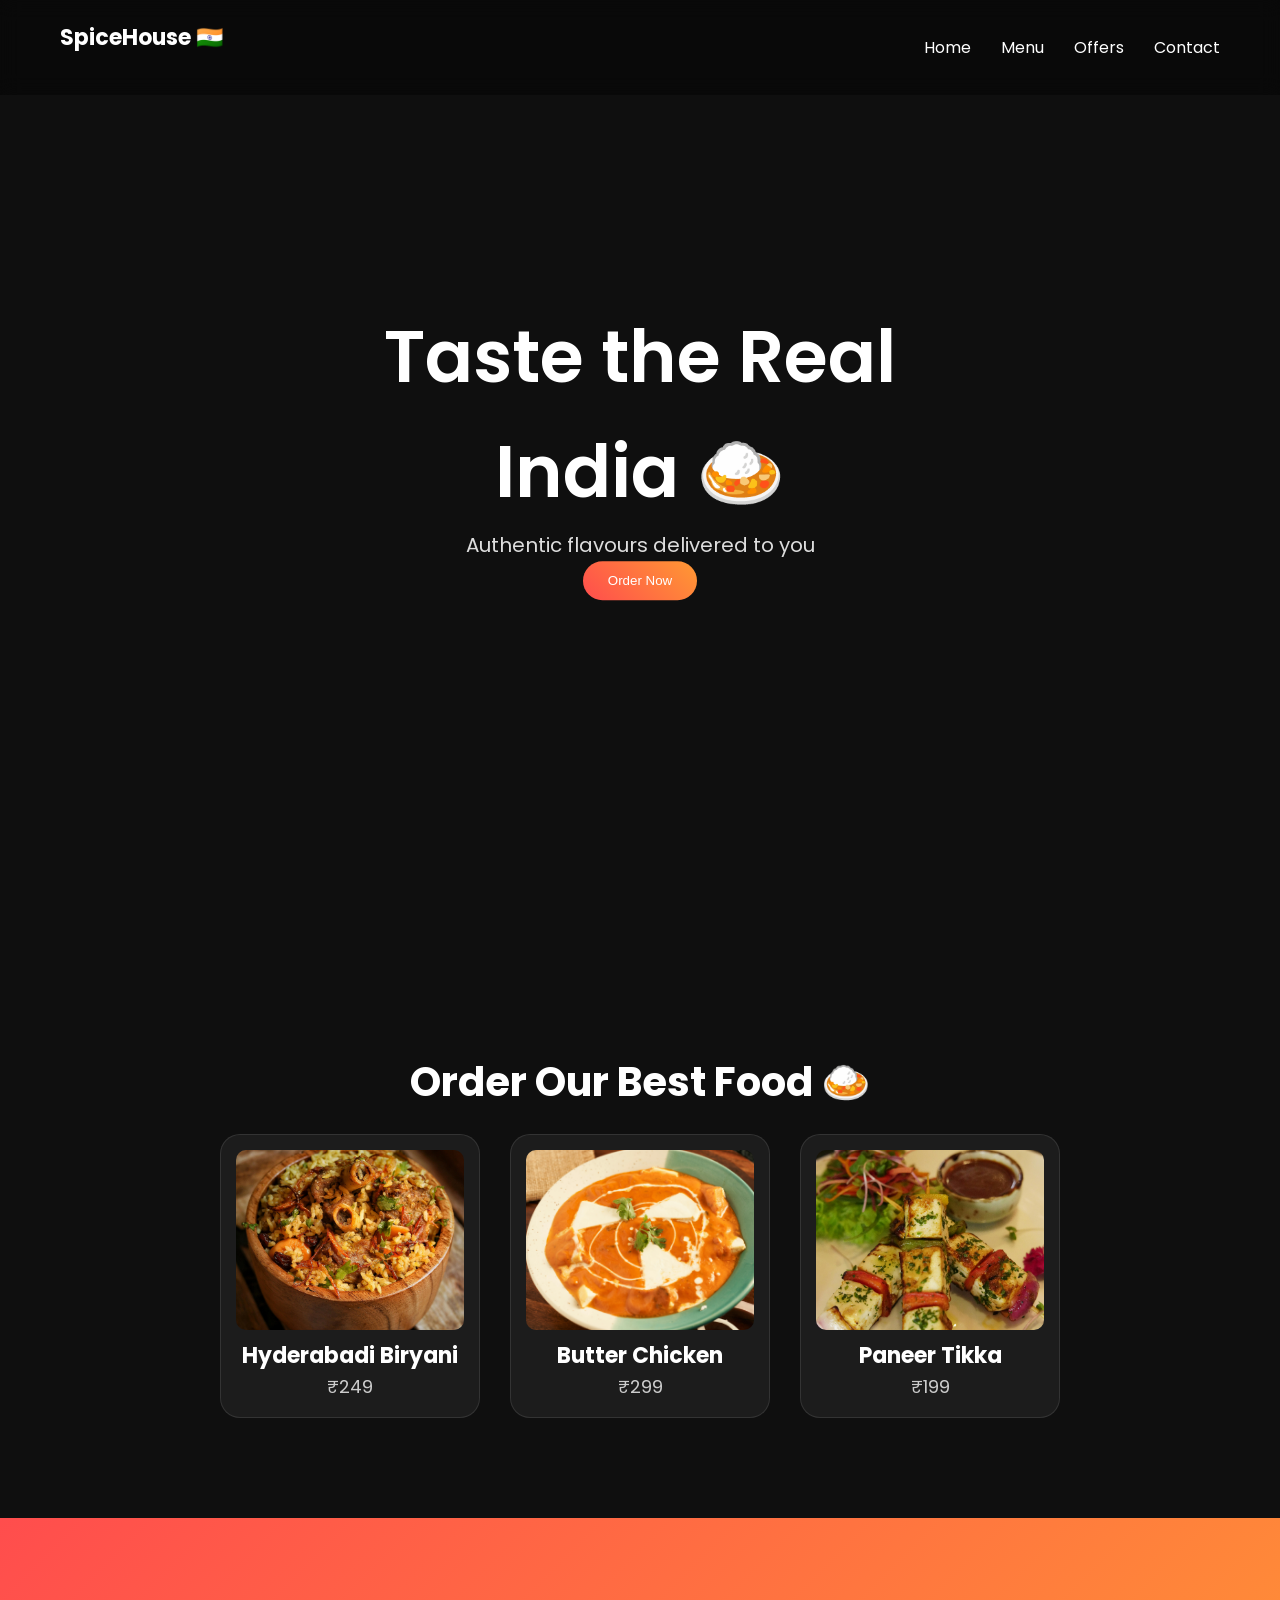
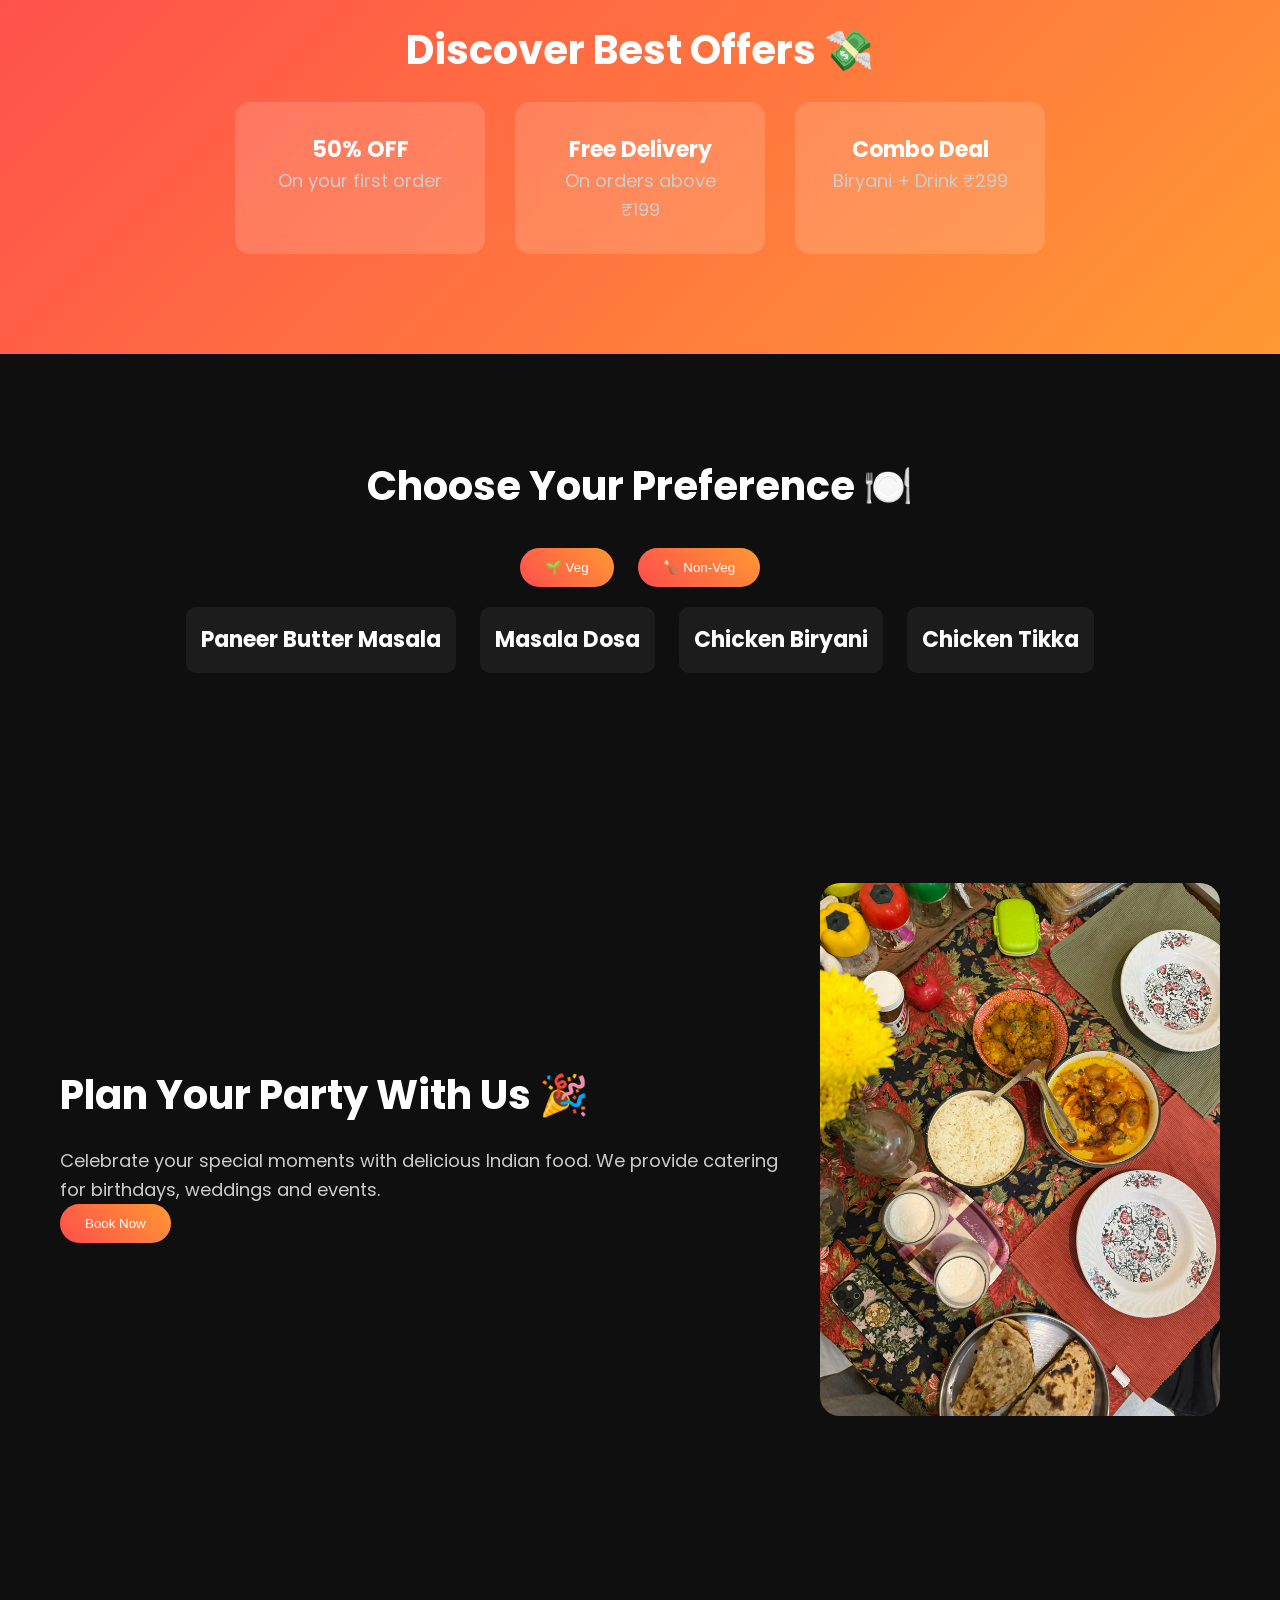
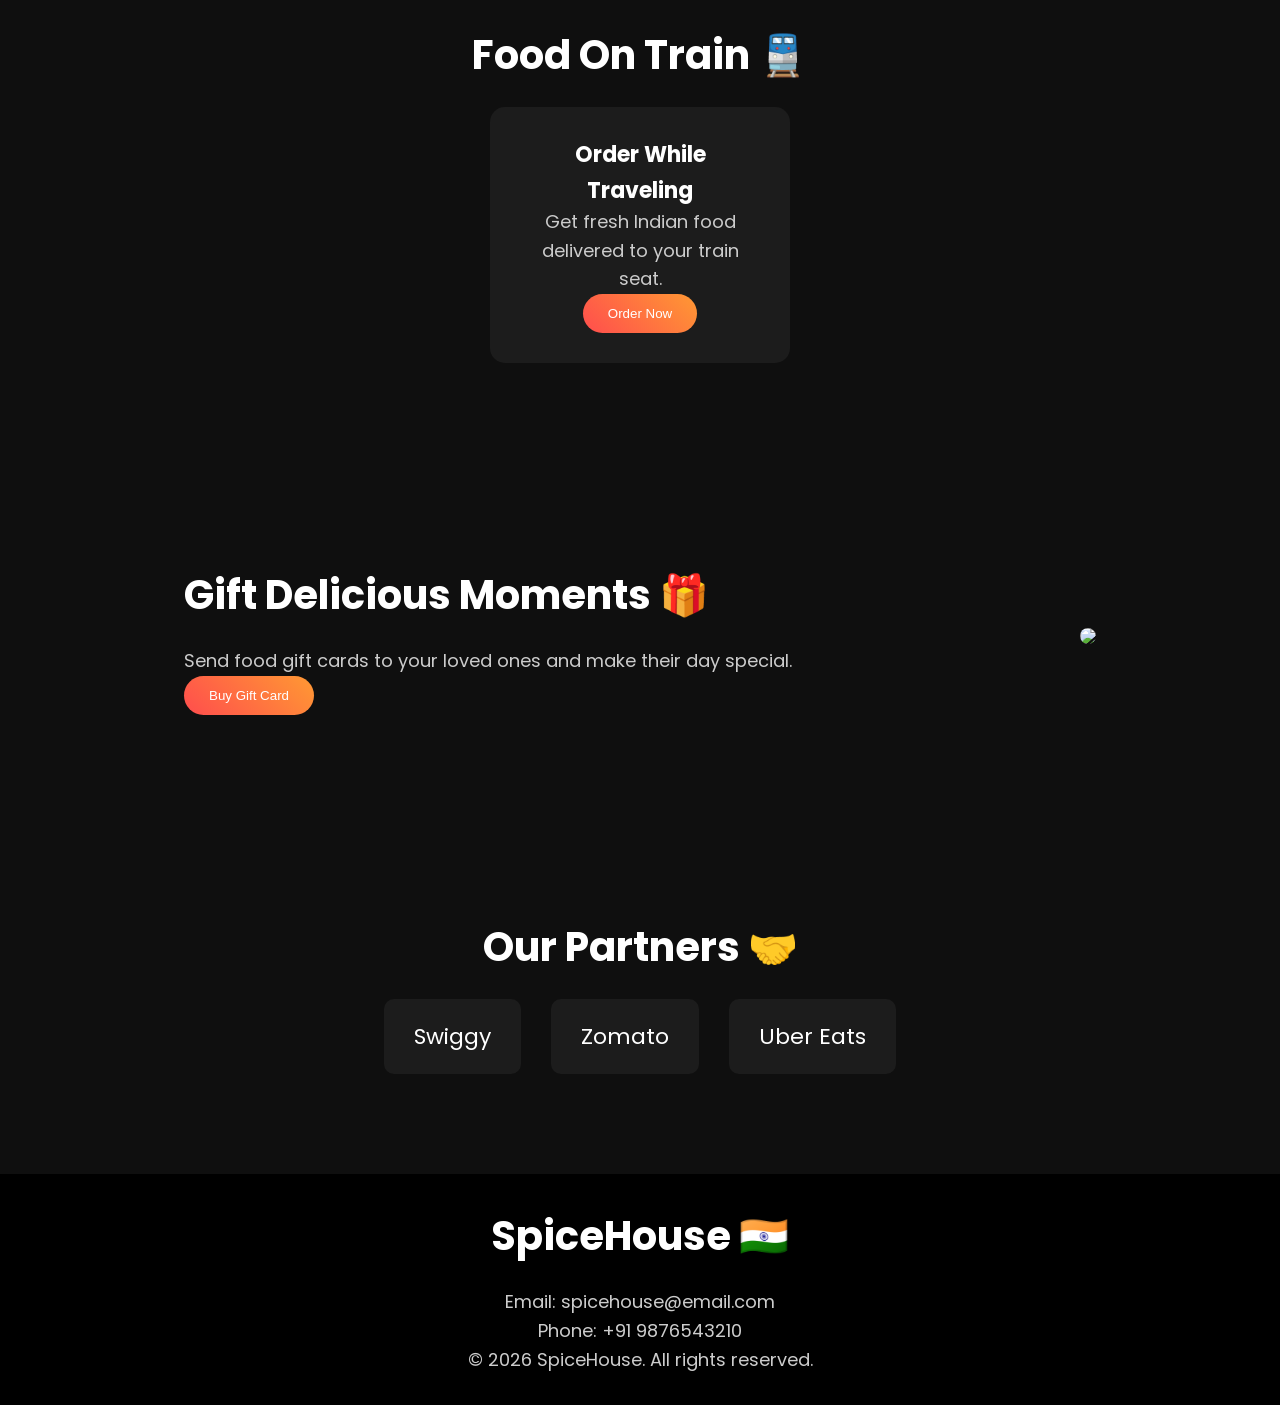
==== index.html @ f69b94de "Landing-page" ====
<!DOCTYPE html>
<html lang="en">
<head>
  <meta charset="UTF-8" />
  <title>SpiceHouse</title>
  <link rel="stylesheet" href="style.css" />
  <link href="https://fonts.googleapis.com/css2?family=Poppins:wght@300;400;600&display=swap" rel="stylesheet">
</head>

<body>


<nav id="navbar">
  <h2 class="logo">SpiceHouse 🇮🇳</h2>

  <ul class="nav-links">
    <li><a href="#home">Home</a></li>
    <li><a href="#best-food">Menu</a></li>
    <li><a href="#offers">Offers</a></li>
    <li><a href="#partners">Contact</a></li>
  </ul>

  <div class="menu-toggle" id="menu-toggle">☰</div>
</nav>


<section id="home" class="hero">
  <video autoplay muted loop class="bg-video">
    <source src="12888336_1080_1920_30fps.mp4" type="video/mp4" />
  </video>

  <div class="overlay"></div>

  <div class="hero-content">
    <h1>Taste the Real India 🍛</h1>
    <p>Authentic flavours delivered to you</p>
    <button>Order Now</button>
  </div>
</section>


<section id="best-food" class="best-food">
  <h2>Order Our Best Food 🍛</h2>

  <div class="food-container">
    <div class="food-card">
      <img src="hyderbiri.jpg" />
      <h3>Hyderabadi Biryani</h3>
      <p>₹249</p>
    </div>

    <div class="food-card">
      <img src="hyderabadibiriyani.jpg" />
      <h3>Butter Chicken</h3>
      <p>₹299</p>
    </div>

    <div class="food-card">
      <img src="paneertikka.jpg" />
      <h3>Paneer Tikka</h3>
      <p>₹199</p>
    </div>
  </div>
</section>


<section id="offers" class="offers">
  <h2>Discover Best Offers 💸</h2>

  <div class="offer-container">
    <div class="offer-card">
      <h3>50% OFF</h3>
      <p>On your first order</p>
    </div>

    <div class="offer-card">
      <h3>Free Delivery</h3>
      <p>On orders above ₹199</p>
    </div>

    <div class="offer-card">
      <h3>Combo Deal</h3>
      <p>Biryani + Drink ₹299</p>
    </div>
  </div>
</section>


<section id="filter" class="filter-food">
  <h2>Choose Your Preference 🍽️</h2>

  <div class="buttons">
    <button onclick="showVeg()">🌱 Veg</button>
    <button onclick="showNonVeg()">🍗 Non-Veg</button>
  </div>

  <div class="food-list">
    <div class="food-item veg">
      <h3>Paneer Butter Masala</h3>
    </div>

    <div class="food-item veg">
      <h3>Masala Dosa</h3>
    </div>

    <div class="food-item nonveg">
      <h3>Chicken Biryani</h3>
    </div>

    <div class="food-item nonveg">
      <h3>Chicken Tikka</h3>
    </div>
  </div>
</section>


<section id="party" class="party">
  <div class="party-container">

    <div class="party-text">
      <h2>Plan Your Party With Us 🎉</h2>
      <p>
        Celebrate your special moments with delicious Indian food.
        We provide catering for birthdays, weddings and events.
      </p>
      <button>Book Now</button>
    </div>

    <div class="party-image">
      <img src="foodparty.jpg" />
    </div>

  </div>
</section>


<section id="train" class="train">
  <h2>Food On Train 🚆</h2>

  <div class="train-container">
    <div class="train-card">
      <h3>Order While Traveling</h3>
      <p>Get fresh Indian food delivered to your train seat.</p>
      <button>Order Now</button>
    </div>
  </div>
</section>


<section id="gift" class="gift">
  <div class="gift-container">

    <div class="gift-text">
      <h2>Gift Delicious Moments 🎁</h2>
      <p>
        Send food gift cards to your loved ones and make their day special.
      </p>
      <button>Buy Gift Card</button>
    </div>

    <div class="gift-image">
      <img src="https://images.unsplash.com/photo-1607082348824-0a96f2a4b9da" />
    </div>

  </div>
</section>


<section id="partners" class="partners">
  <h2>Our Partners 🤝</h2>

  <div class="partner-logos">
    <div class="logo">Swiggy</div>
    <div class="logo">Zomato</div>
    <div class="logo">Uber Eats</div>
  </div>
</section>


<footer class="footer">
  <h2>SpiceHouse 🇮🇳</h2>
  <p>Email: spicehouse@email.com</p>
  <p>Phone: +91 9876543210</p>

  <p class="copy">© 2026 SpiceHouse. All rights reserved.</p>
</footer>

<script src="script.js"></script>

</body>
</html>
---- style.css ----
@import url('https://fonts.googleapis.com/css2?family=Poppins:wght@300;400;600&display=swap');


* {
  margin: 0;
  padding: 0;
  box-sizing: border-box;
}

body {
  font-family: 'Poppins', sans-serif;
  background: #0f0f0f;
  color: white;
  line-height: 1.6;
}


h1 { font-size: 64px; font-weight: 600; }
h2 { font-size: 40px; margin-bottom: 20px; }
h3 { font-size: 22px; }
p { font-size: 18px; color: #cccccc; }


#navbar {
  position: fixed;
  top: 0;
  width: 100%;
  display: flex;
  justify-content: space-between;
  align-items: center;
  padding: 20px 60px;
  z-index: 1000;
  backdrop-filter: blur(10px);
  background: rgba(0,0,0,0.4);
}

.logo {
  font-size: 22px;
}

.nav-links {
  display: flex;
  list-style: none;
  gap: 30px;
}

.nav-links a {
  text-decoration: none;
  color: white;
  font-size: 16px;
}

.menu-toggle {
  display: none;
}


.hero {
  position: relative;
  height: 100vh;
  width: 100%;
  overflow: hidden;
}

.bg-video {
  position: absolute;
  top: 0;
  left: 0;
  width: 100%;
  height: 100%;
  object-fit: cover;
}

 

.hero-content {
  position: absolute;
  top: 50%;
  left: 50%;
  transform: translate(-50%, -50%);
  text-align: center;
  z-index: 2;
}

.hero-content h1 {
  font-size: 72px;
}

.hero-content p {
  font-size: 20px;
  color: #ddd;
}

button {
  padding: 12px 25px;
  border-radius: 30px;
  border: none;
  background: linear-gradient(45deg, #ff4d4d, #ff9933);
  color: white;
  cursor: pointer;
  transition: 0.3s;
}

button:hover {
  transform: scale(1.08);
}


section {
  padding: 100px 60px;
}


.best-food {
  text-align: center;
  margin-top: 50px;
}

.food-container {
  display: flex;
  justify-content: center;
  gap: 30px;
  flex-wrap: wrap;
}

.food-card {
  background: #1c1c1c;
  border-radius: 20px;
  width: 260px;
  padding: 15px;
  transition: 0.3s;
  border: 1px solid rgba(255,255,255,0.1);
}

.food-card img {
  width: 100%;
  height: 180px;
  object-fit: cover;
  border-radius: 10px;
}

.food-card:hover {
  transform: translateY(-10px) scale(1.03);
  box-shadow: 0 10px 30px rgba(0,0,0,0.6);
}

/* OFFERS */
.offers {
  text-align: center;
  background: linear-gradient(135deg, #ff4d4d, #ff9933);
}

.offer-container {
  display: flex;
  justify-content: center;
  gap: 30px;
  flex-wrap: wrap;
}

.offer-card {
  background: rgba(255,255,255,0.15);
  padding: 30px;
  border-radius: 15px;
  width: 250px;
  backdrop-filter: blur(10px);
  transition: 0.3s;
}

.offer-card:hover {
  transform: scale(1.05);
}


.filter-food {
  text-align: center;
}

.buttons button {
  margin: 10px;
}

.food-item {
  background: #1c1c1c;
  padding: 15px;
  margin: 10px;
  border-radius: 10px;
  display: inline-block;
}


.party-container {
  display: flex;
  align-items: center;
  justify-content: space-around;
  gap: 40px;
}

.party-image img {
  width: 400px;
  border-radius: 20px;
}


.train {
  text-align: center;
}

.train-card {
  background: #1c1c1c;
  padding: 30px;
  width: 300px;
  margin: auto;
  border-radius: 15px;
}


.gift-container {
  display: flex;
  align-items: center;
  justify-content: space-around;
  gap: 40px;
}

.gift-image img {
  width: 400px;
  border-radius: 20px;
}


.partners {
  text-align: center;
}

.partner-logos {
  display: flex;
  justify-content: center;
  gap: 30px;
  flex-wrap: wrap;
}

.partner-logos .logo {
  padding: 20px 30px;
  background: #1c1c1c;
  border-radius: 10px;
}


.footer {
  background: black;
  text-align: center;
  padding: 30px;
}


@media (max-width: 768px) {

  .hero-content h1 {
    font-size: 40px;
  }

  .nav-links {
    position: absolute;
    top: 60px;
    right: 0;
    background: black;
    flex-direction: column;
    width: 200px;
    display: none;
    padding: 20px;
  }

  .nav-links.active {
    display: flex;
  }

  .menu-toggle {
    display: block;
  }

  .party-container,
  .gift-container {
    flex-direction: column;
    text-align: center;
  }

  .party-image img,
  .gift-image img {
    width: 80%;
  }
}


.container {
  max-width: 1200px;
  margin: auto;
}
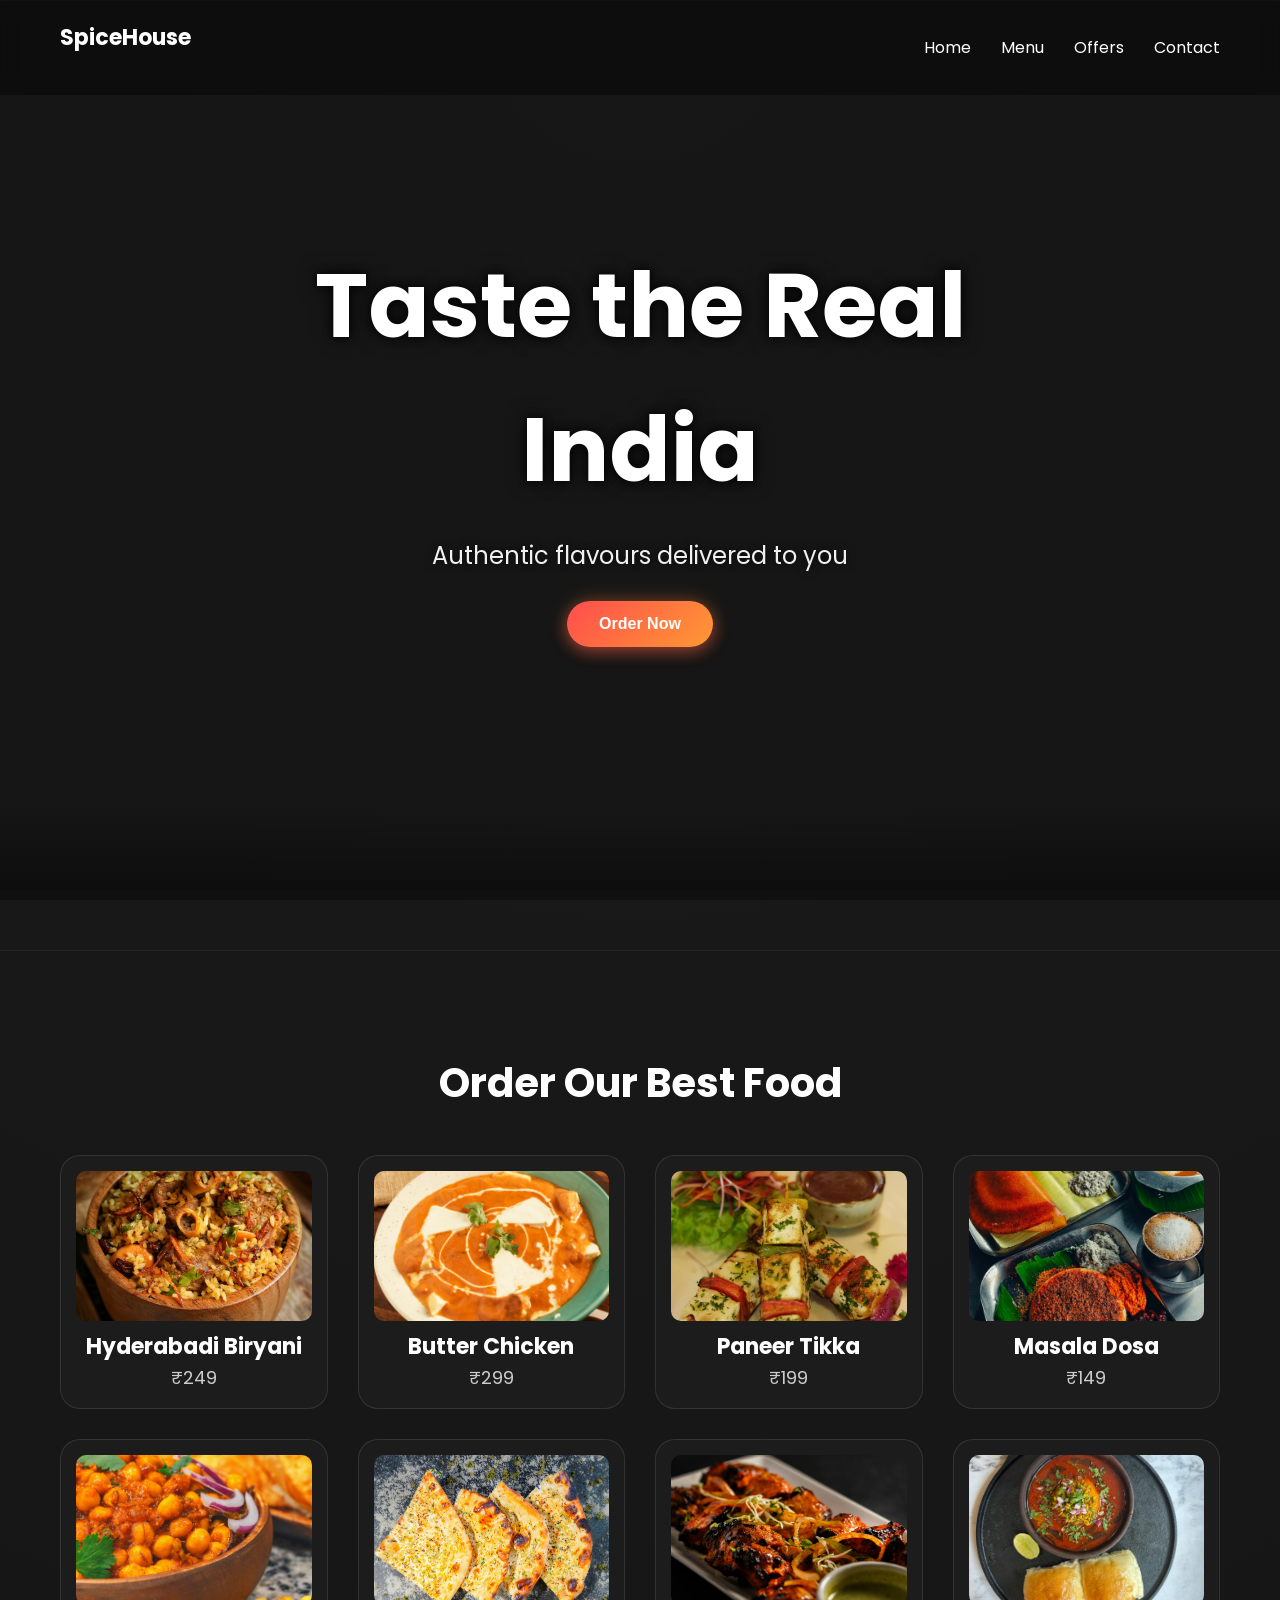
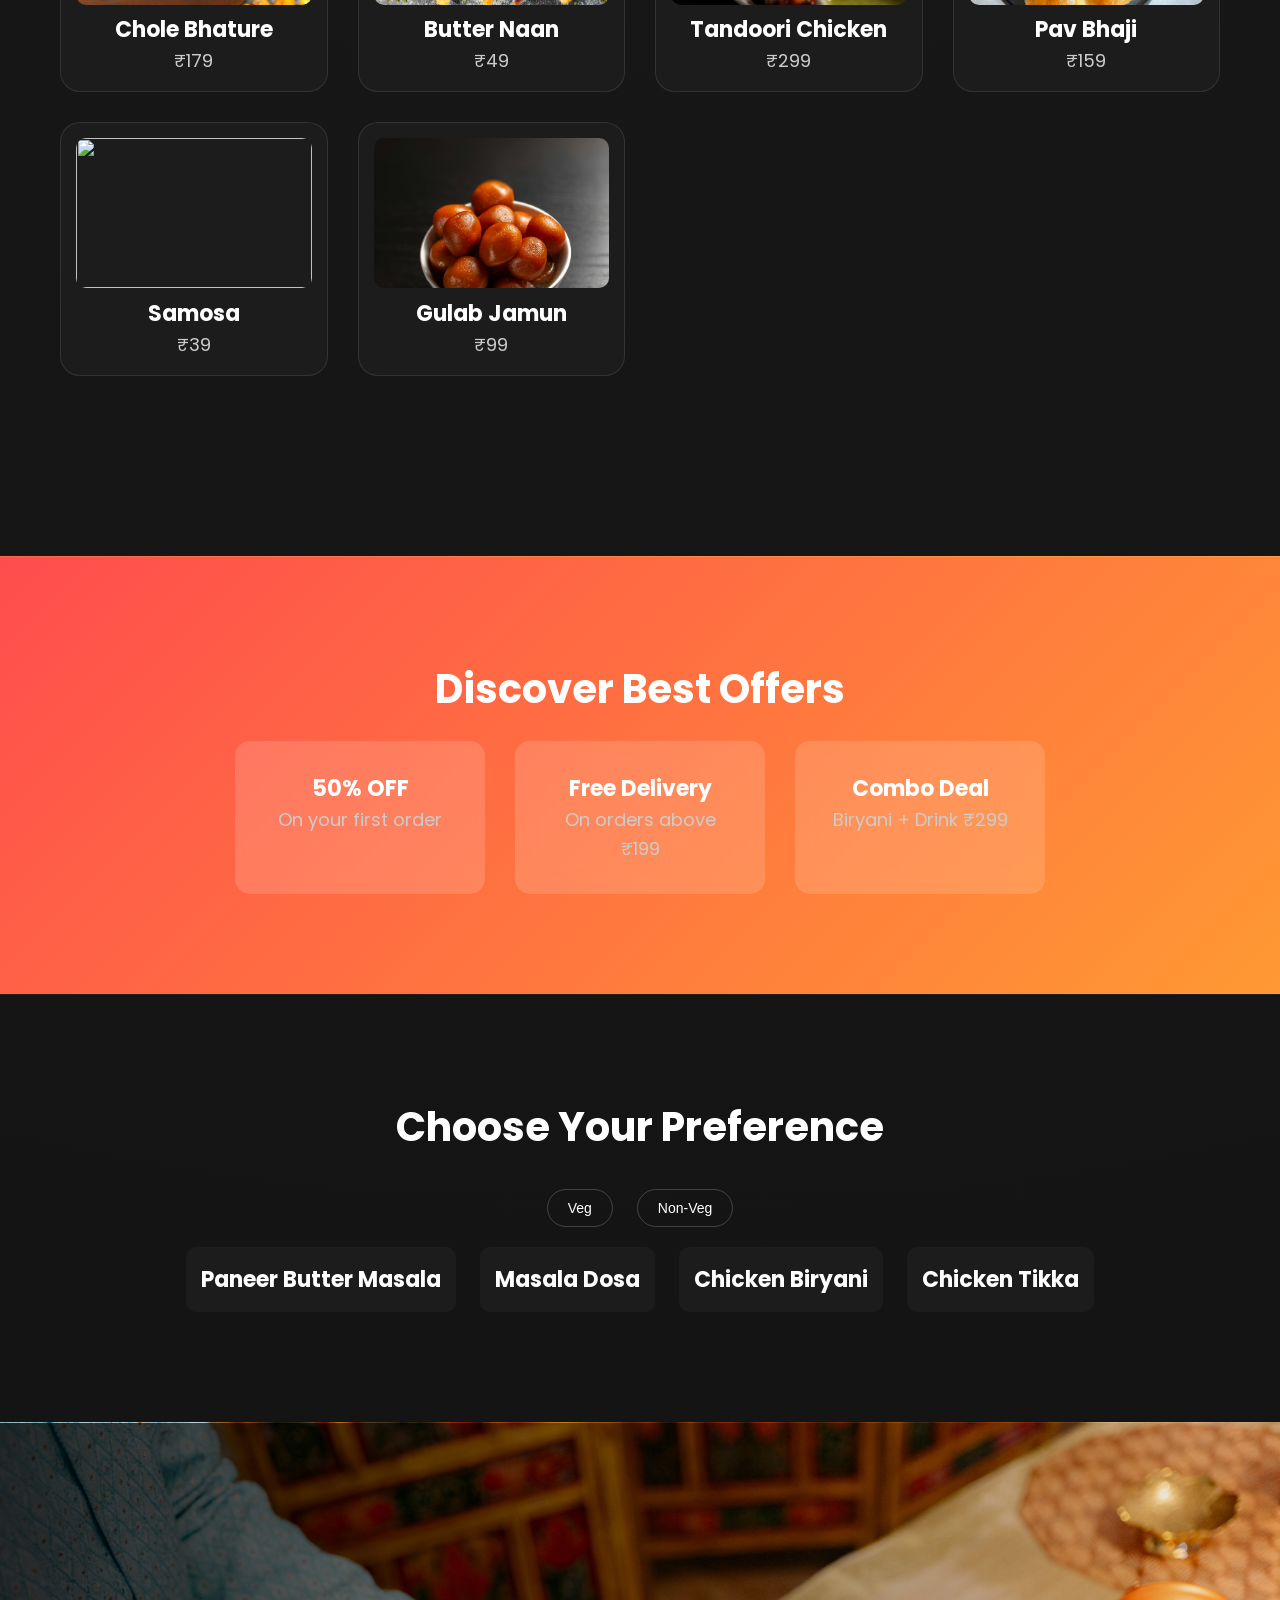
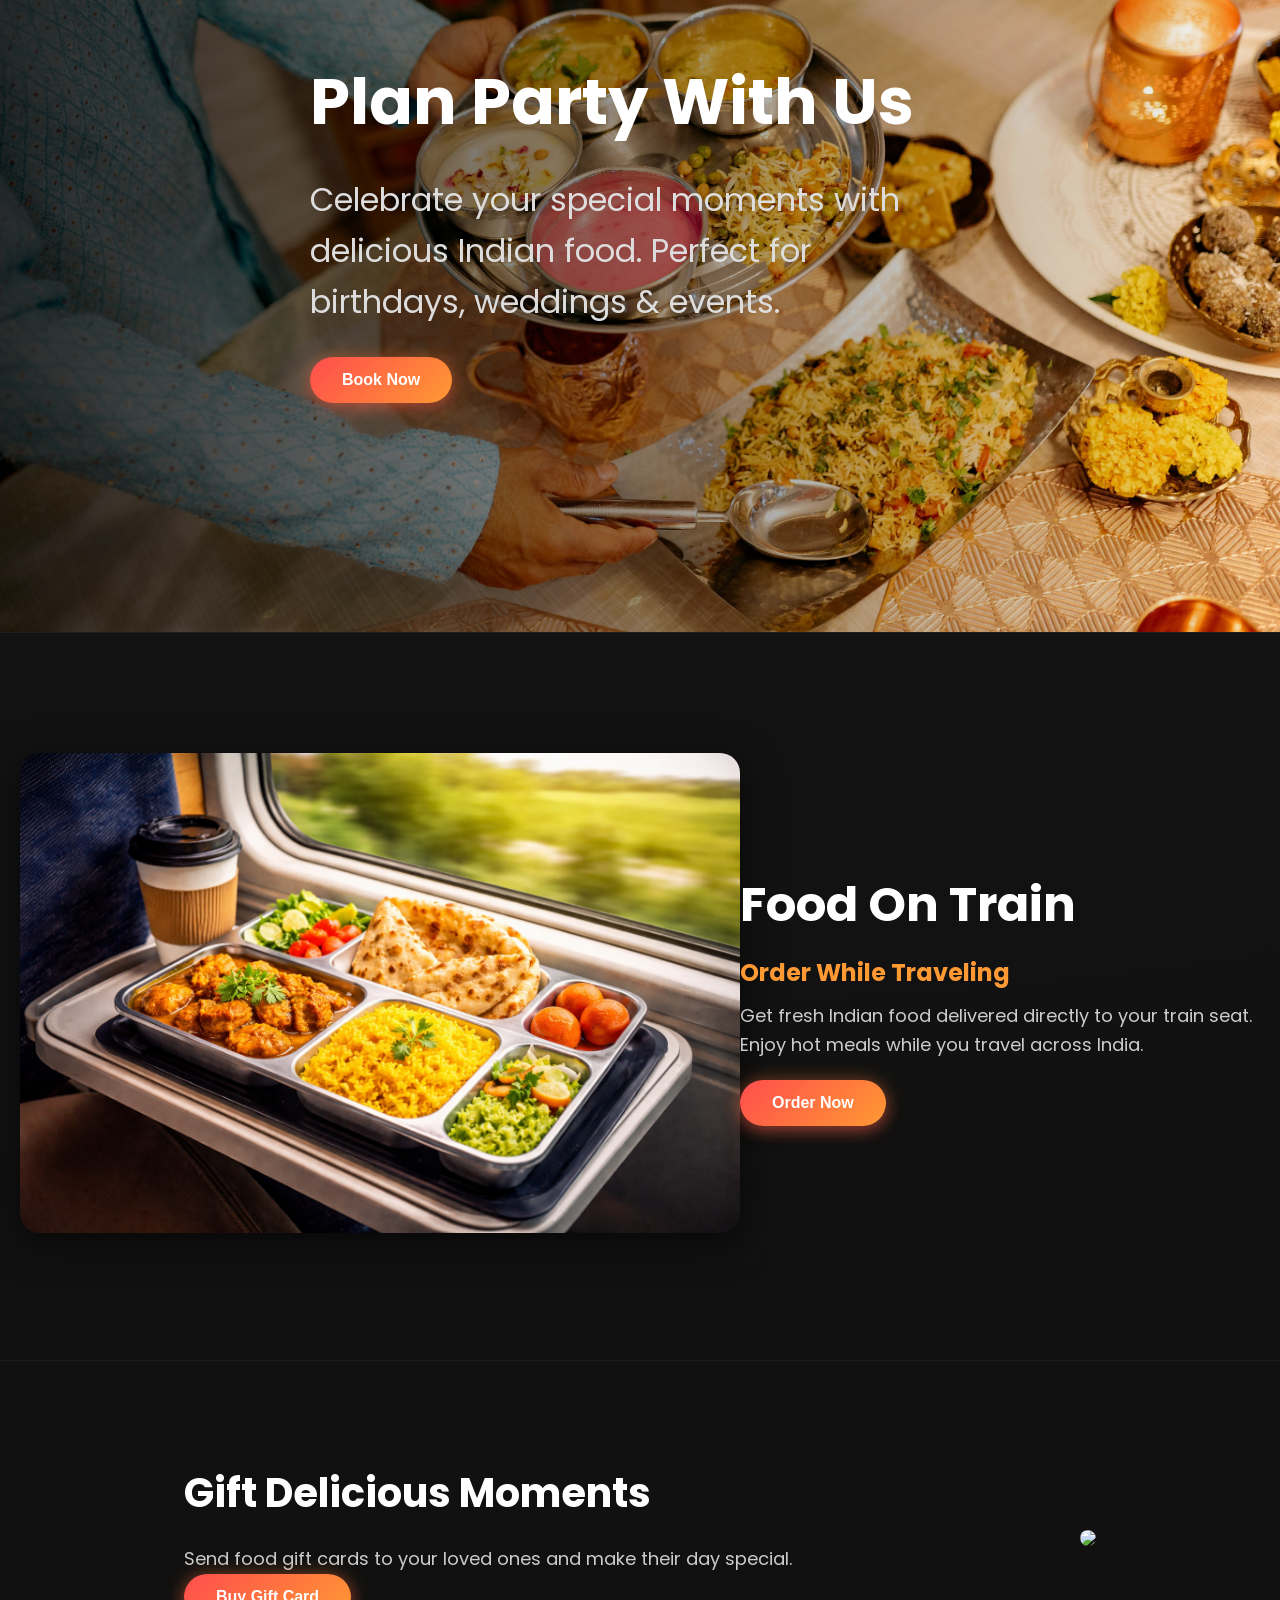
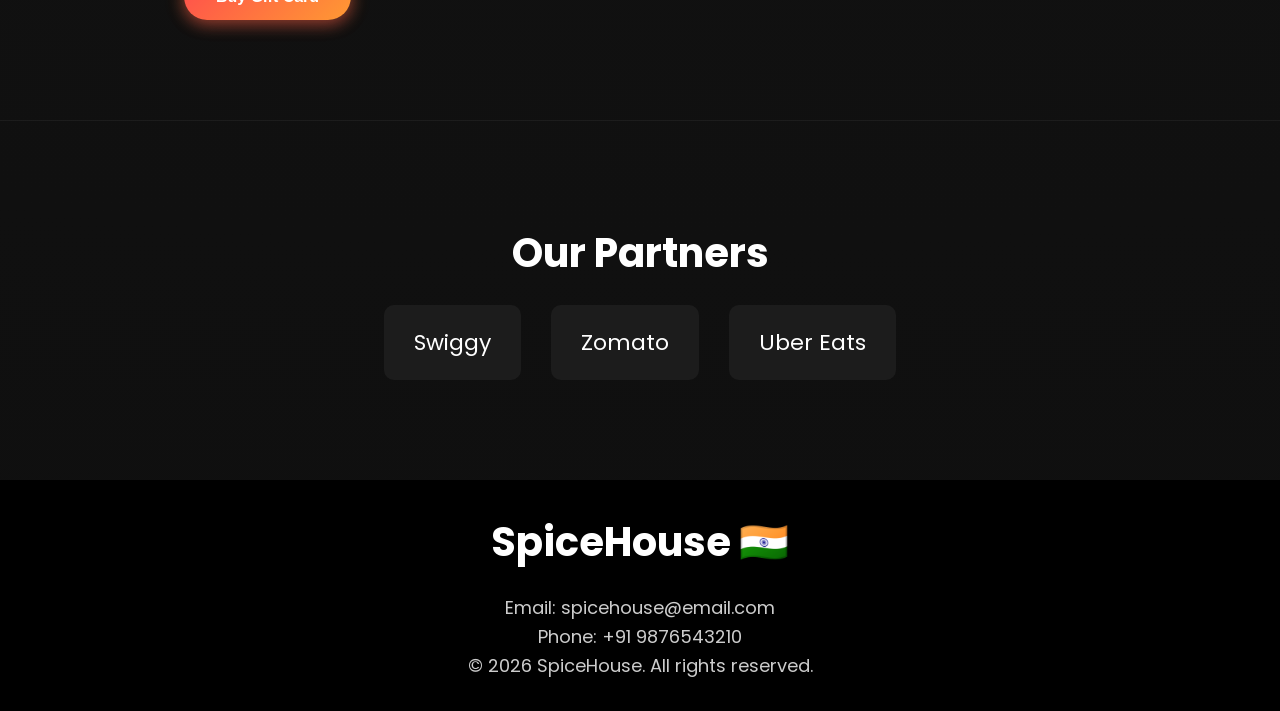
==== commit b76e4a1d: "landingpage" ====
--- a/index.html
+++ b/index.html
@@ -1,191 +1,228 @@
 <!DOCTYPE html>
 <html lang="en">
-<head>
-  <meta charset="UTF-8" />
-  <title>SpiceHouse</title>
-  <link rel="stylesheet" href="style.css" />
-  <link href="https://fonts.googleapis.com/css2?family=Poppins:wght@300;400;600&display=swap" rel="stylesheet">
-</head>
-
-<body>
-
-
-<nav id="navbar">
-  <h2 class="logo">SpiceHouse 🇮🇳</h2>
-
-  <ul class="nav-links">
-    <li><a href="#home">Home</a></li>
-    <li><a href="#best-food">Menu</a></li>
-    <li><a href="#offers">Offers</a></li>
-    <li><a href="#partners">Contact</a></li>
-  </ul>
-
-  <div class="menu-toggle" id="menu-toggle">☰</div>
-</nav>
-
-
-<section id="home" class="hero">
-  <video autoplay muted loop class="bg-video">
-    <source src="12888336_1080_1920_30fps.mp4" type="video/mp4" />
-  </video>
-
-  <div class="overlay"></div>
-
-  <div class="hero-content">
-    <h1>Taste the Real India 🍛</h1>
-    <p>Authentic flavours delivered to you</p>
-    <button>Order Now</button>
-  </div>
-</section>
-
-
-<section id="best-food" class="best-food">
-  <h2>Order Our Best Food 🍛</h2>
-
-  <div class="food-container">
-    <div class="food-card">
-      <img src="hyderbiri.jpg" />
-      <h3>Hyderabadi Biryani</h3>
-      <p>₹249</p>
-    </div>
-
-    <div class="food-card">
-      <img src="hyderabadibiriyani.jpg" />
-      <h3>Butter Chicken</h3>
-      <p>₹299</p>
-    </div>
-
-    <div class="food-card">
-      <img src="paneertikka.jpg" />
-      <h3>Paneer Tikka</h3>
-      <p>₹199</p>
-    </div>
-  </div>
-</section>
-
-
-<section id="offers" class="offers">
-  <h2>Discover Best Offers 💸</h2>
-
-  <div class="offer-container">
-    <div class="offer-card">
-      <h3>50% OFF</h3>
-      <p>On your first order</p>
-    </div>
-
-    <div class="offer-card">
-      <h3>Free Delivery</h3>
-      <p>On orders above ₹199</p>
-    </div>
-
-    <div class="offer-card">
-      <h3>Combo Deal</h3>
-      <p>Biryani + Drink ₹299</p>
-    </div>
-  </div>
-</section>
-
-
-<section id="filter" class="filter-food">
-  <h2>Choose Your Preference 🍽️</h2>
-
-  <div class="buttons">
-    <button onclick="showVeg()">🌱 Veg</button>
-    <button onclick="showNonVeg()">🍗 Non-Veg</button>
-  </div>
-
-  <div class="food-list">
-    <div class="food-item veg">
-      <h3>Paneer Butter Masala</h3>
-    </div>
-
-    <div class="food-item veg">
-      <h3>Masala Dosa</h3>
-    </div>
-
-    <div class="food-item nonveg">
-      <h3>Chicken Biryani</h3>
-    </div>
-
-    <div class="food-item nonveg">
-      <h3>Chicken Tikka</h3>
-    </div>
-  </div>
-</section>
-
-
-<section id="party" class="party">
-  <div class="party-container">
-
-    <div class="party-text">
-      <h2>Plan Your Party With Us 🎉</h2>
-      <p>
-        Celebrate your special moments with delicious Indian food.
-        We provide catering for birthdays, weddings and events.
-      </p>
-      <button>Book Now</button>
-    </div>
-
-    <div class="party-image">
-      <img src="foodparty.jpg" />
-    </div>
-
-  </div>
-</section>
-
-
-<section id="train" class="train">
-  <h2>Food On Train 🚆</h2>
-
-  <div class="train-container">
-    <div class="train-card">
-      <h3>Order While Traveling</h3>
-      <p>Get fresh Indian food delivered to your train seat.</p>
-      <button>Order Now</button>
-    </div>
-  </div>
-</section>
-
-
-<section id="gift" class="gift">
-  <div class="gift-container">
-
-    <div class="gift-text">
-      <h2>Gift Delicious Moments 🎁</h2>
-      <p>
-        Send food gift cards to your loved ones and make their day special.
-      </p>
-      <button>Buy Gift Card</button>
-    </div>
-
-    <div class="gift-image">
-      <img src="https://images.unsplash.com/photo-1607082348824-0a96f2a4b9da" />
-    </div>
-
-  </div>
-</section>
-
-
-<section id="partners" class="partners">
-  <h2>Our Partners 🤝</h2>
-
-  <div class="partner-logos">
-    <div class="logo">Swiggy</div>
-    <div class="logo">Zomato</div>
-    <div class="logo">Uber Eats</div>
-  </div>
-</section>
-
-
-<footer class="footer">
-  <h2>SpiceHouse 🇮🇳</h2>
-  <p>Email: spicehouse@email.com</p>
-  <p>Phone: +91 9876543210</p>
-
-  <p class="copy">© 2026 SpiceHouse. All rights reserved.</p>
-</footer>
-
-<script src="script.js"></script>
-
-</body>
-</html>+  <head>
+    <meta charset="UTF-8" />
+    <title>SpiceHouse</title>
+    <link rel="stylesheet" href="style.css" />
+    <link
+      href="https://fonts.googleapis.com/css2?family=Poppins:wght@300;400;600&display=swap"
+      rel="stylesheet"
+    />
+  </head>
+
+  <body>
+    <nav id="navbar">
+      <h2 class="logo">SpiceHouse</h2>
+
+      <ul class="nav-links">
+        <li><a href="#home">Home</a></li>
+        <li><a href="#best-food">Menu</a></li>
+        <li><a href="#offers">Offers</a></li>
+        <li><a href="#partners">Contact</a></li>
+      </ul>
+
+      <div class="menu-toggle" id="menu-toggle">☰</div>
+    </nav>
+
+    <section id="home" class="hero">
+      <video autoplay muted loop class="bg-video">
+        <source src="12888336_1080_1920_30fps.mp4" type="video/mp4" />
+      </video>
+
+      <div class="overlay"></div>
+
+      <div class="hero-content">
+        <h1>Taste the Real India</h1>
+        <p>Authentic flavours delivered to you</p>
+        <button class="btn-primary">Order Now</button>
+      </div>
+    </section>
+
+    <section id="best-food" class="best-food">
+      <h2>Order Our Best Food</h2>
+
+      <div class="food-container">
+        <div class="food-card">
+          <img src="hyderbiri.jpg" />
+          <h3>Hyderabadi Biryani</h3>
+          <p>₹249</p>
+        </div>
+
+        <div class="food-card">
+          <img src="hyderabadibiriyani.jpg" />
+          <h3>Butter Chicken</h3>
+          <p>₹299</p>
+        </div>
+
+        <div class="food-card">
+          <img src="paneertikka.jpg" />
+          <h3>Paneer Tikka</h3>
+          <p>₹199</p>
+        </div>
+
+        <div class="food-card">
+          <img src="masaladosa.jpg" />
+          <h3>Masala Dosa</h3>
+          <p>₹149</p>
+        </div>
+
+        <div class="food-card">
+          <img src="cholebhature.jpg" />
+          <h3>Chole Bhature</h3>
+          <p>₹179</p>
+        </div>
+
+        <div class="food-card">
+          <img src="naan.jpg" />
+          <h3>Butter Naan</h3>
+          <p>₹49</p>
+        </div>
+
+        <div class="food-card">
+          <img src="tandoori.jpg" />
+          <h3>Tandoori Chicken</h3>
+          <p>₹299</p>
+        </div>
+
+        <div class="food-card">
+          <img src="pavbhaji.jpg" />
+          <h3>Pav Bhaji</h3>
+          <p>₹159</p>
+        </div>
+
+        <div class="food-card">
+          <img src="samosa.jpg" />
+          <h3>Samosa</h3>
+          <p>₹39</p>
+        </div>
+
+        <div class="food-card">
+          <img src="gulabjamun.jpg" />
+          <h3>Gulab Jamun</h3>
+          <p>₹99</p>
+        </div>
+      </div>
+    </section>
+
+    <section id="offers" class="offers">
+      <h2>Discover Best Offers</h2>
+
+      <div class="offer-container">
+        <div class="offer-card">
+          <h3>50% OFF</h3>
+          <p>On your first order</p>
+        </div>
+
+        <div class="offer-card">
+          <h3>Free Delivery</h3>
+          <p>On orders above ₹199</p>
+        </div>
+
+        <div class="offer-card">
+          <h3>Combo Deal</h3>
+          <p>Biryani + Drink ₹299</p>
+        </div>
+      </div>
+    </section>
+
+    <section id="filter" class="filter-food">
+      <h2>Choose Your Preference</h2>
+
+      <div class="buttons">
+        <button class="btn-secondary">Veg</button>
+        <button class="btn-secondary">Non-Veg</button>
+      </div>
+
+      <div class="food-list">
+        <div class="food-item veg">
+          <h3>Paneer Butter Masala</h3>
+        </div>
+
+        <div class="food-item veg">
+          <h3>Masala Dosa</h3>
+        </div>
+
+        <div class="food-item nonveg">
+          <h3>Chicken Biryani</h3>
+        </div>
+
+        <div class="food-item nonveg">
+          <h3>Chicken Tikka</h3>
+        </div>
+      </div>
+    </section>
+
+    <section class="party">
+      <div class="party-overlay"></div>
+
+      <div class="party-content">
+        <h2>Plan Party With Us</h2>
+        <p>
+          Celebrate your special moments with delicious Indian food. Perfect for
+          birthdays, weddings & events.
+        </p>
+
+        <button class="btn-primary">Book Now</button>
+      </div>
+    </section>
+
+    <section class="train">
+      <div class="train-container">
+        <!-- LEFT IMAGE -->
+        <div class="train-image">
+          <img src="trainfood.png" />
+        </div>
+
+        <!-- RIGHT CONTENT -->
+        <div class="train-content">
+          <h2>Food On Train </h2>
+          <h3>Order While Traveling</h3>
+          <p>
+            Get fresh Indian food delivered directly to your train seat. Enjoy
+            hot meals while you travel across India.
+          </p>
+
+          <button class="btn-primary">Order Now</button>
+        </div>
+      </div>
+    </section>
+
+    <section id="gift" class="gift">
+      <div class="gift-container">
+        <div class="gift-text">
+          <h2>Gift Delicious Moments</h2>
+          <p>
+            Send food gift cards to your loved ones and make their day special.
+          </p>
+          <button class="btn-primary">Buy Gift Card</button>
+        </div>
+
+        <div class="gift-image">
+          <img
+            src="https://images.unsplash.com/photo-1607082348824-0a96f2a4b9da"
+          />
+        </div>
+      </div>
+    </section>
+
+    <section id="partners" class="partners">
+      <h2>Our Partners</h2>
+
+      <div class="partner-logos">
+        <div class="logo">Swiggy</div>
+        <div class="logo">Zomato</div>
+        <div class="logo">Uber Eats</div>
+      </div>
+    </section>
+
+    <footer class="footer">
+      <h2>SpiceHouse 🇮🇳</h2>
+      <p>Email: spicehouse@email.com</p>
+      <p>Phone: +91 9876543210</p>
+
+      <p class="copy">© 2026 SpiceHouse. All rights reserved.</p>
+    </footer>
+
+    <script src="script.js"></script>
+  </body>
+</html>
--- a/style.css
+++ b/style.css
@@ -1,6 +1,4 @@
-
-@import url('https://fonts.googleapis.com/css2?family=Poppins:wght@300;400;600&display=swap');
-
+@import url("https://fonts.googleapis.com/css2?family=Poppins:wght@300;400;600&display=swap");
 
 * {
   margin: 0;
@@ -9,18 +7,27 @@
 }
 
 body {
-  font-family: 'Poppins', sans-serif;
-  background: #0f0f0f;
+  font-family: "Poppins", sans-serif;
+  background: radial-gradient(circle at top, #1a1a1a, #0f0f0f);
   color: white;
   line-height: 1.6;
 }
 
-
-h1 { font-size: 64px; font-weight: 600; }
-h2 { font-size: 40px; margin-bottom: 20px; }
-h3 { font-size: 22px; }
-p { font-size: 18px; color: #cccccc; }
-
+h1 {
+  font-size: 64px;
+  font-weight: 600;
+}
+h2 {
+  font-size: 40px;
+  margin-bottom: 20px;
+}
+h3 {
+  font-size: 22px;
+}
+p {
+  font-size: 18px;
+  color: #cccccc;
+}
 
 #navbar {
   position: fixed;
@@ -32,7 +39,7 @@
   padding: 20px 60px;
   z-index: 1000;
   backdrop-filter: blur(10px);
-  background: rgba(0,0,0,0.4);
+  background: rgba(0, 0, 0, 0.4);
 }
 
 .logo {
@@ -55,14 +62,19 @@
   display: none;
 }
 
-
+/* HERO SECTION */
 .hero {
   position: relative;
-  height: 100vh;
+  min-height: 100vh;        /* fix height issue */
   width: 100%;
   overflow: hidden;
-}
-
+  padding-top: 80px;        /* fix navbar overlap */
+  display: flex;
+  align-items: center;
+  justify-content: center;
+}
+
+/* VIDEO */
 .bg-video {
   position: absolute;
   top: 0;
@@ -70,96 +82,195 @@
   width: 100%;
   height: 100%;
   object-fit: cover;
-}
-
- 
-
+  z-index: 0;
+}
+
+/* DARK OVERLAY */
+.overlay {
+  position: absolute;
+  width: 100%;
+  height: 100%;
+  background: rgba(0, 0, 0, 0.1);
+  z-index: 1;
+}
+
+/* HERO CONTENT */
 .hero-content {
+  position: relative;       /* FIX: no layout breaking */
+  z-index: 2;
+  text-align: center;
+  max-width: 800px;
+}
+
+/* TITLE */
+.hero-content h1 {
+  font-size: 90px;
+  font-weight: 700;
+  color: white;
+  text-shadow:
+    0 0 10px rgba(0, 0, 0, 0.8),
+    0 0 20px rgba(0, 0, 0, 0.6);
+}
+
+/* SUBTEXT */
+.hero-content p {
+  font-size: 24px;
+  color: #f1f1f1;
+  margin-top: 15px;
+  text-shadow: 0 0 8px rgba(0, 0, 0, 0.7);
+}
+
+/* BUTTON */
+.hero-content button {
+  margin-top: 25px;
+  padding: 14px 32px;
+  font-size: 16px;
+  font-weight: 600;
+  border-radius: 50px;
+  border: none;
+  cursor: pointer;
+
+  background: linear-gradient(135deg, #ff4d4d, #ff9933);
+  color: white;
+
+  box-shadow:
+    0 5px 15px rgba(255, 77, 77, 0.4),
+    0 0 20px rgba(255, 153, 51, 0.3);
+
+  transition: all 0.3s ease;
+}
+
+/* BUTTON HOVER */
+.hero-content button:hover {
+  transform: translateY(-3px) scale(1.05);
+  box-shadow:
+    0 10px 25px rgba(255, 77, 77, 0.6),
+    0 0 30px rgba(255, 153, 51, 0.5);
+}
+
+.btn-primary {
+  padding: 14px 32px;
+  font-size: 16px;
+  font-weight: 600;
+  border-radius: 50px;
+  border: none;
+  cursor: pointer;
+
+  background: linear-gradient(135deg, #ff4d4d, #ff9933);
+  color: white;
+
+  box-shadow: 0 5px 15px rgba(255, 77, 77, 0.4),
+    0 0 20px rgba(255, 153, 51, 0.3);
+
+  transition: all 0.3s ease;
+}
+
+.hero::after {
+  content: "";
   position: absolute;
-  top: 50%;
-  left: 50%;
-  transform: translate(-50%, -50%);
-  text-align: center;
-  z-index: 2;
-}
-
-.hero-content h1 {
-  font-size: 72px;
-}
-
-.hero-content p {
-  font-size: 20px;
-  color: #ddd;
-}
-
-button {
-  padding: 12px 25px;
+  bottom: 0;
+  width: 100%;
+  height: 100px;
+  background: linear-gradient(to bottom, transparent, #0f0f0f);
+}
+
+.food-card,
+.train-card,
+.partner-logos .logo {
+  background: #1c1c1c;
+}
+
+.btn-primary:hover {
+  transform: translateY(-3px) scale(1.05);
+}
+
+.btn-secondary {
+  padding: 10px 20px;
+  font-size: 14px;
   border-radius: 30px;
-  border: none;
-  background: linear-gradient(45deg, #ff4d4d, #ff9933);
+  border: 1px solid rgba(255, 255, 255, 0.2);
+  background: transparent;
   color: white;
   cursor: pointer;
   transition: 0.3s;
 }
 
-button:hover {
-  transform: scale(1.08);
-}
-
+.btn-secondary:hover {
+  background: rgba(255, 255, 255, 0.1);
+}
+@keyframes glow {
+  from {
+    box-shadow: 0 0 10px rgba(255, 77, 77, 0.4);
+  }
+  to {
+    box-shadow: 0 0 25px rgba(255, 153, 51, 0.8);
+  }
+}
 
 section {
   padding: 100px 60px;
-}
-
-
+  background: transparent;
+  border-top: 1px solid rgba(255, 255, 255, 0.05);
+  position: relative;
+  z-index: 1;
+  display: block;
+}
+
+/* BEST FOOD SECTION */
 .best-food {
   text-align: center;
   margin-top: 50px;
-}
-
+  margin-bottom: 80px;   /* 👈 fixes overlap */
+}
+
+/* GRID FIX (VERY IMPORTANT) */
 .food-container {
+  display: grid;   /* 🔥 changed from flex */
+  grid-template-columns: repeat(auto-fill, minmax(220px, 1fr));
+  gap: 30px;
+  margin-top: 40px;
+}
+
+/* CARD */
+.food-card {
+  background: #1c1c1c;
+  border-radius: 20px;
+  padding: 15px;
+  transition: 0.3s;
+  border: 1px solid rgba(255, 255, 255, 0.1);
+  height: 100%;   /* 👈 keeps equal height */
+}
+
+/* IMAGE */
+.food-card img {
+  width: 100%;
+  height: 150px;   /* slightly smaller = cleaner */
+  object-fit: cover;
+  border-radius: 10px;
+}
+
+/* HOVER */
+.food-card:hover {
+  transform: translateY(-10px) scale(1.03);
+  box-shadow: 0 10px 30px rgba(0, 0, 0, 0.6);
+}
+
+/* OFFERS */
+.offers {
+  text-align: center;
+  background: linear-gradient(135deg, #ff4d4d, #ff9933);
+  margin-top: 40px;
+}
+
+.offer-container {
   display: flex;
   justify-content: center;
   gap: 30px;
   flex-wrap: wrap;
 }
 
-.food-card {
-  background: #1c1c1c;
-  border-radius: 20px;
-  width: 260px;
-  padding: 15px;
-  transition: 0.3s;
-  border: 1px solid rgba(255,255,255,0.1);
-}
-
-.food-card img {
-  width: 100%;
-  height: 180px;
-  object-fit: cover;
-  border-radius: 10px;
-}
-
-.food-card:hover {
-  transform: translateY(-10px) scale(1.03);
-  box-shadow: 0 10px 30px rgba(0,0,0,0.6);
-}
-
-/* OFFERS */
-.offers {
-  text-align: center;
-  background: linear-gradient(135deg, #ff4d4d, #ff9933);
-}
-
-.offer-container {
-  display: flex;
-  justify-content: center;
-  gap: 30px;
-  flex-wrap: wrap;
-}
-
 .offer-card {
-  background: rgba(255,255,255,0.15);
+  background: rgba(255, 255, 255, 0.15);
   padding: 30px;
   border-radius: 15px;
   width: 250px;
@@ -170,7 +281,6 @@
 .offer-card:hover {
   transform: scale(1.05);
 }
-
 
 .filter-food {
   text-align: center;
@@ -188,45 +298,133 @@
   display: inline-block;
 }
 
-
-.party-container {
+/* PARTY SECTION */
+/* PARTY FULL DESIGN */
+.party {
+  position: relative;
+  height: 90vh;
+  width: 100%;
+  background: url("foodparty.jpg") center/cover no-repeat;
+  display: flex;
+  align-items: center;
+  justify-content: center;
+}
+
+/* DARK + GRADIENT OVERLAY */
+.party-overlay {
+  position: absolute;
+  width: 100%;
+  height: 100%;
+  background: linear-gradient(
+    to right,
+    rgba(0,0,0,0.8),
+    rgba(0,0,0,0.4),
+    transparent
+  );
+}
+
+/* TEXT CONTENT */
+.party-content {
+  position: relative;
+  z-index: 2;
+  max-width: 700px;
+  /* text-align: left; */
+  padding: 20px;
+}
+
+/* TITLE */
+.party-content h2 {
+  width: auto;
+  font-size: 64px;
+  font-weight: 700;
+  color: white;
+  margin-bottom: 20px;
+}
+
+/* TEXT */
+.party-content p {
+  font-size: 32px;
+  color: #ddd;
+  margin-bottom: 30px;
+  width: auto;
+}
+
+/* BUTTON */
+.party-content button {
+  padding: 14px 32px;
+  border-radius: 50px;
+  background: linear-gradient(135deg, #ff4d4d, #ff9933);
+  border: none;
+  color: white;
+  font-weight: 600;
+  cursor: pointer;
+  transition: 0.3s;
+}
+
+.party-content button:hover {
+  transform: scale(1.05);
+}
+
+.party img {
+  border-radius: 10px;
+}
+
+/* TRAIN SECTION */
+.train {
+  padding: 120px 20px;
+}
+
+/* LAYOUT */
+.train-container {
+  display: flex;
+  align-items: center;
+  justify-content: space-around;
+  gap: 0;
+}
+
+/* IMAGE */
+.train-image img {
+  width: 720px;
+  border-radius: 20px;
+  box-shadow: 0 10px 40px rgba(0,0,0,0.6);
+  transition: 0.3s;
+}
+
+.train-image img:hover {
+  transform: scale(1.05);
+}
+
+/* TEXT */
+.train-content {
+  max-width: 700px;
+}
+
+.train-content h2 {
+  font-size: 48px;
+  margin-bottom: 10px;
+}
+
+.train-content h3 {
+  font-size: 24px;
+  margin-bottom: 10px;
+  color: #ff9933;
+}
+
+.train-content p {
+  margin-bottom: 20px;
+}
+
+.gift-container {
   display: flex;
   align-items: center;
   justify-content: space-around;
   gap: 40px;
 }
 
-.party-image img {
-  width: 400px;
-  border-radius: 20px;
-}
-
-
-.train {
-  text-align: center;
-}
-
-.train-card {
-  background: #1c1c1c;
-  padding: 30px;
-  width: 300px;
-  margin: auto;
-  border-radius: 15px;
-}
-
-
-.gift-container {
-  display: flex;
-  align-items: center;
-  justify-content: space-around;
-  gap: 40px;
-}
-
 .gift-image img {
   width: 400px;
   border-radius: 20px;
 }
-
 
 .partners {
   text-align: center;
@@ -245,16 +443,13 @@
   border-radius: 10px;
 }
 
-
 .footer {
   background: black;
   text-align: center;
   padding: 30px;
 }
 
-
 @media (max-width: 768px) {
-
   .hero-content h1 {
     font-size: 40px;
   }
@@ -290,8 +485,7 @@
   }
 }
 
-
 .container {
   max-width: 1200px;
   margin: auto;
-}+}
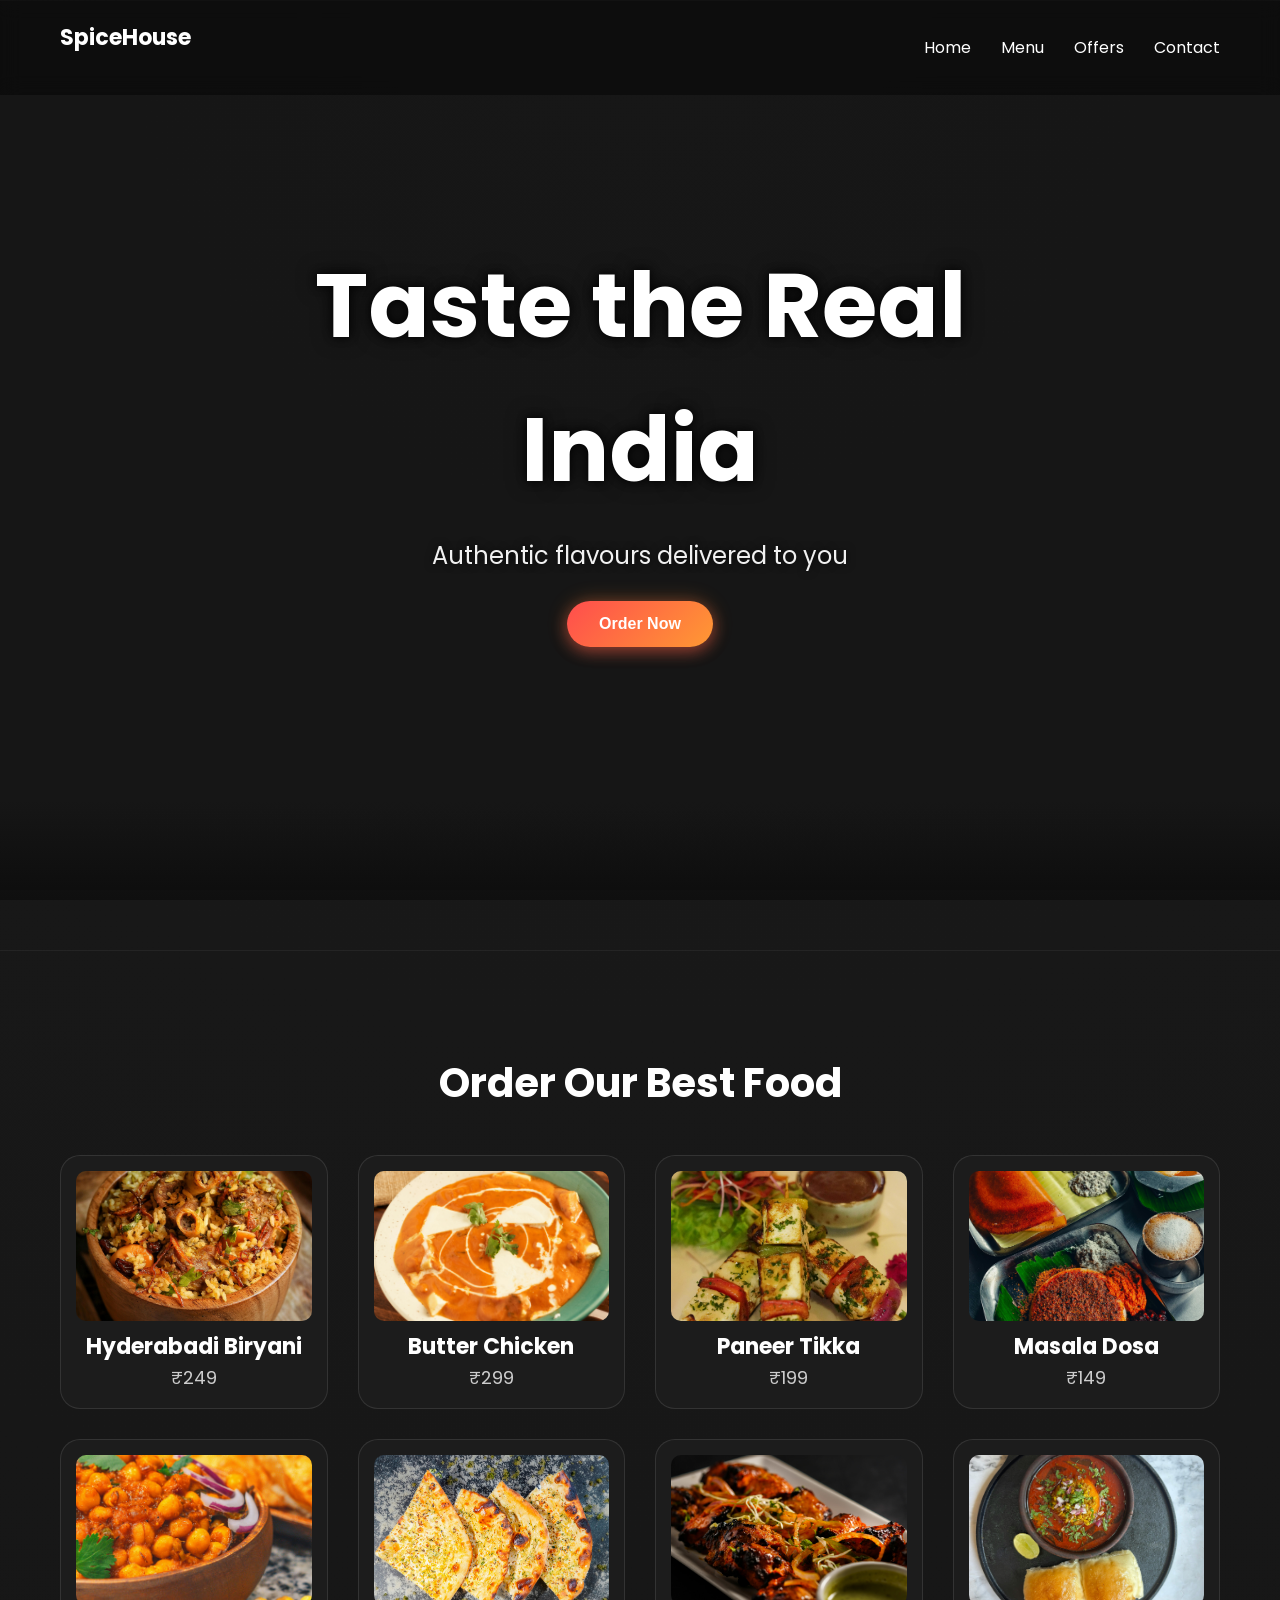
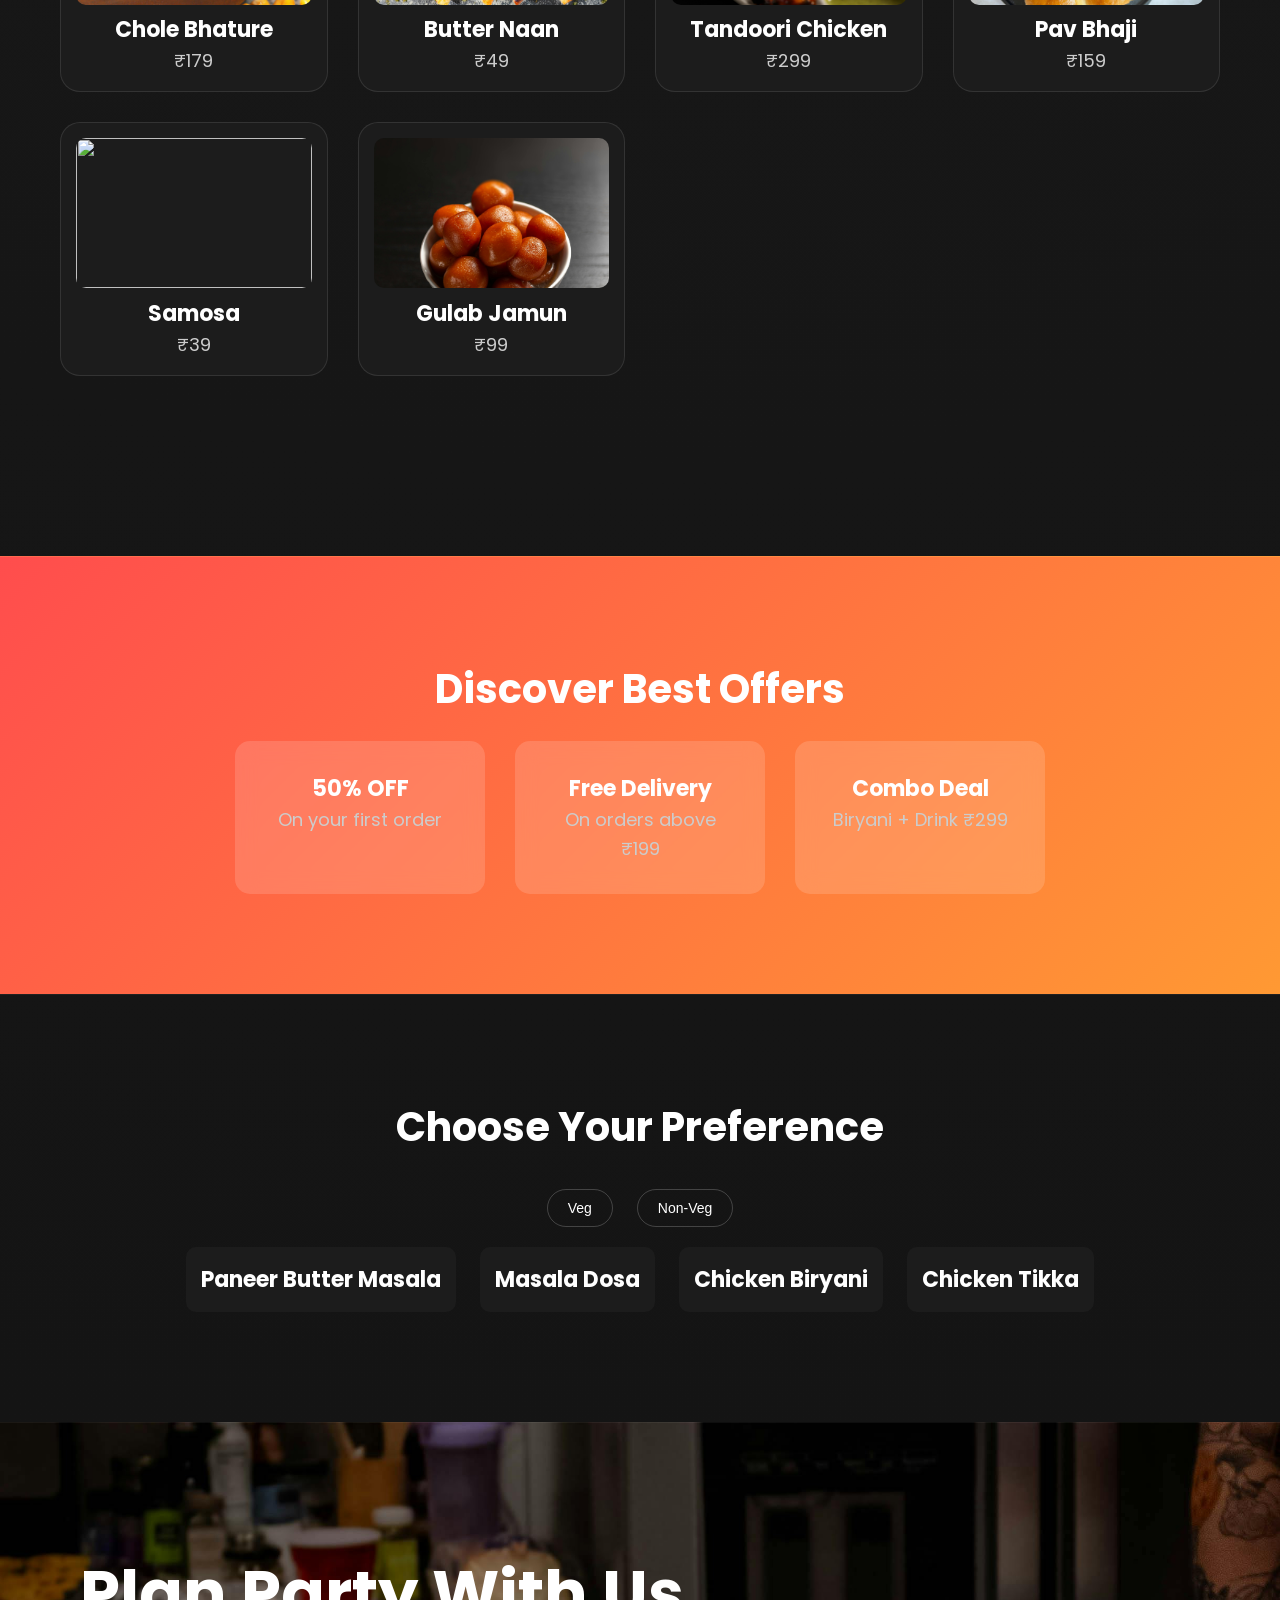
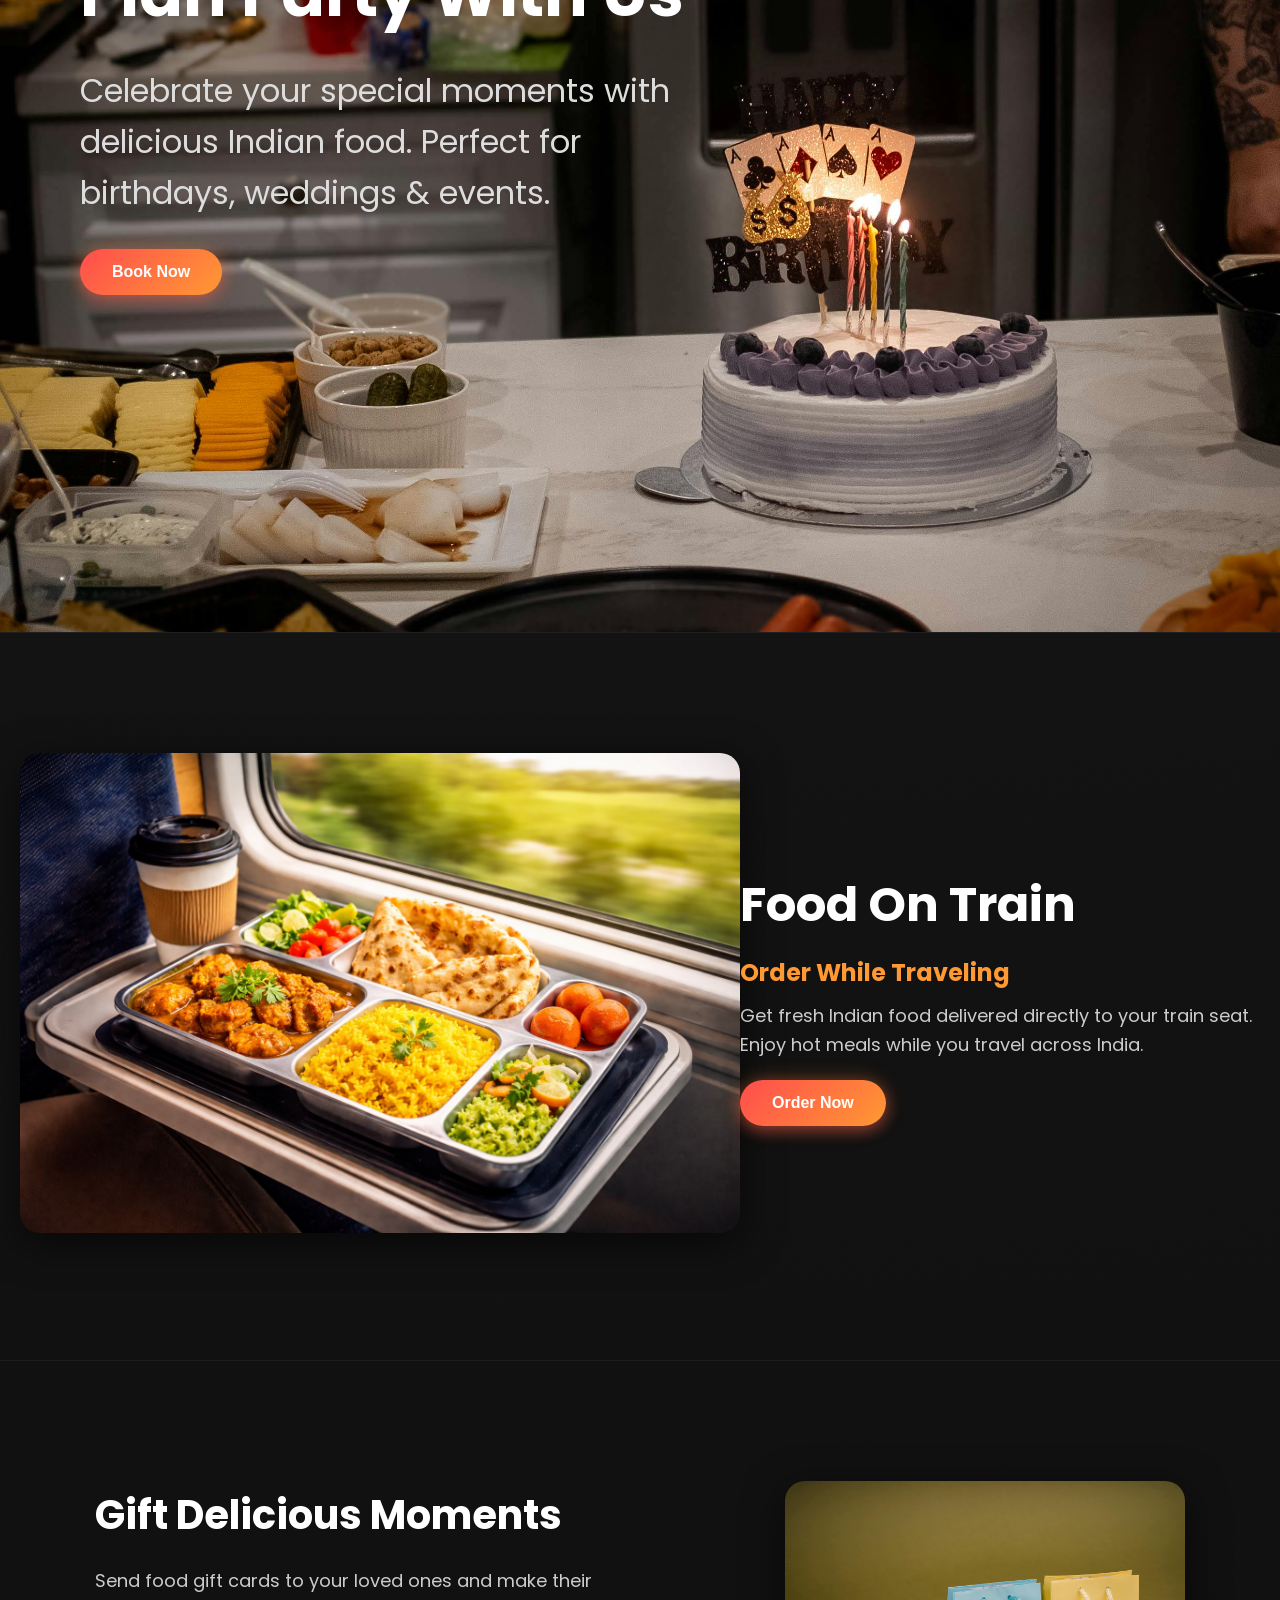
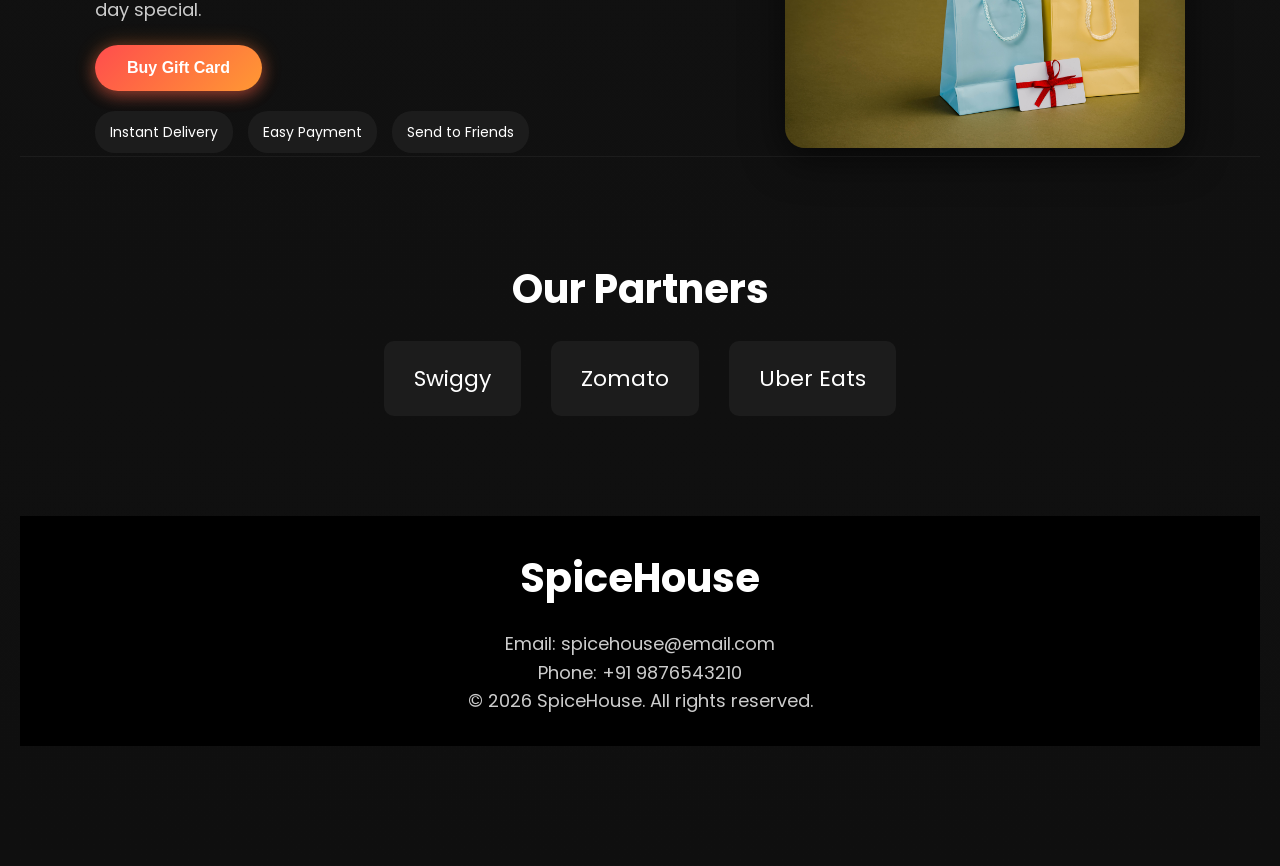
==== commit 80346a97: "updated my changes" ====
--- a/index.html
+++ b/index.html
@@ -175,7 +175,7 @@
 
         <!-- RIGHT CONTENT -->
         <div class="train-content">
-          <h2>Food On Train </h2>
+          <h2>Food On Train</h2>
           <h3>Order While Traveling</h3>
           <p>
             Get fresh Indian food delivered directly to your train seat. Enjoy
@@ -189,21 +189,37 @@
 
     <section id="gift" class="gift">
       <div class="gift-container">
-        <div class="gift-text">
-          <h2>Gift Delicious Moments</h2>
+        <!-- LEFT SIDE -->
+        <div class="gift-left">
+          <h2>Gift Delicious Moments </h2>
           <p>
             Send food gift cards to your loved ones and make their day special.
           </p>
+
           <button class="btn-primary">Buy Gift Card</button>
-        </div>
-
+
+          <div class="gift-features">
+            <div> Instant Delivery</div>
+            <div> Easy Payment</div>
+            <div> Send to Friends</div>
+          </div>
+        </div>
+
+        <!-- RIGHT SIDE -->
         <div class="gift-image">
           <img
-            src="https://images.unsplash.com/photo-1607082348824-0a96f2a4b9da"
+            src="couponcard.jpg"
           />
         </div>
       </div>
-    </section>
+
+      <!-- BOTTOM CARDS
+      <div class="gift-cards">
+        <div class="card">₹100</div>
+        <div class="card">₹500</div>
+        <div class="card">₹1000</div>
+      </div>
+    </section> -->
 
     <section id="partners" class="partners">
       <h2>Our Partners</h2>
@@ -216,7 +232,7 @@
     </section>
 
     <footer class="footer">
-      <h2>SpiceHouse 🇮🇳</h2>
+      <h2>SpiceHouse </h2>
       <p>Email: spicehouse@email.com</p>
       <p>Phone: +91 9876543210</p>
 
--- a/style.css
+++ b/style.css
@@ -306,8 +306,9 @@
   width: 100%;
   background: url("foodparty.jpg") center/cover no-repeat;
   display: flex;
-  align-items: center;
-  justify-content: center;
+  align-items: flex-start;
+  justify-content: flex-start;
+  border-radius: none;
 }
 
 /* DARK + GRADIENT OVERLAY */
@@ -315,12 +316,12 @@
   position: absolute;
   width: 100%;
   height: 100%;
-  background: linear-gradient(
+  /* background: linear-gradient(
     to right,
     rgba(0,0,0,0.8),
     rgba(0,0,0,0.4),
     transparent
-  );
+  ); */
 }
 
 /* TEXT CONTENT */
@@ -365,8 +366,71 @@
   transform: scale(1.05);
 }
 
-.party img {
-  border-radius: 10px;
+/* SECTION */
+.gift {
+  padding: 120px 20px;
+  position: relative;
+}
+
+/* MAIN LAYOUT */
+.gift-container {
+  display: flex;
+  justify-content: space-between;
+  align-items: center;
+  gap: 60px;
+}
+
+/* LEFT */
+.gift-left {
+  max-width: auto;
+
+  p {
+    width: 500px;
+    margin-bottom: 20px;
+  }
+}
+
+/* FEATURES */
+.gift-features {
+  display: flex;
+  gap: 15px;
+  margin-top: 20px;
+}
+
+.gift-features div {
+  background: #1c1c1c;
+  padding: 10px 15px;
+  border-radius: 20px;
+  font-size: 14px;
+}
+
+/* IMAGE */
+.gift-image img {
+  width: 380px;
+  border-radius: 20px;
+  box-shadow: 0 10px 40px rgba(0,0,0,0.6);
+}
+
+/* GIFT CARDS (BOTTOM) */
+.gift-cards {
+  display: flex;
+  justify-content: center;
+  gap: 20px;
+  margin-top: 60px;
+}
+
+.card {
+  padding: 20px 40px;
+  border-radius: 15px;
+  background: linear-gradient(135deg, #ff4d4d, #ff9933);
+  color: white;
+  font-weight: 600;
+  font-size: 18px;
+  transition: 0.3s;
+}
+
+.card:hover {
+  transform: scale(1.1);
 }
 
 /* TRAIN SECTION */
@@ -489,3 +553,18 @@
   max-width: 1200px;
   margin: auto;
 }
+
+@media (max-width: 768px) {
+  .gift-container {
+    flex-direction: column;
+    text-align: center;
+  }
+
+  .gift-image img {
+    width: 80%;
+  }
+
+  .gift-features {
+    justify-content: center;
+  }
+}
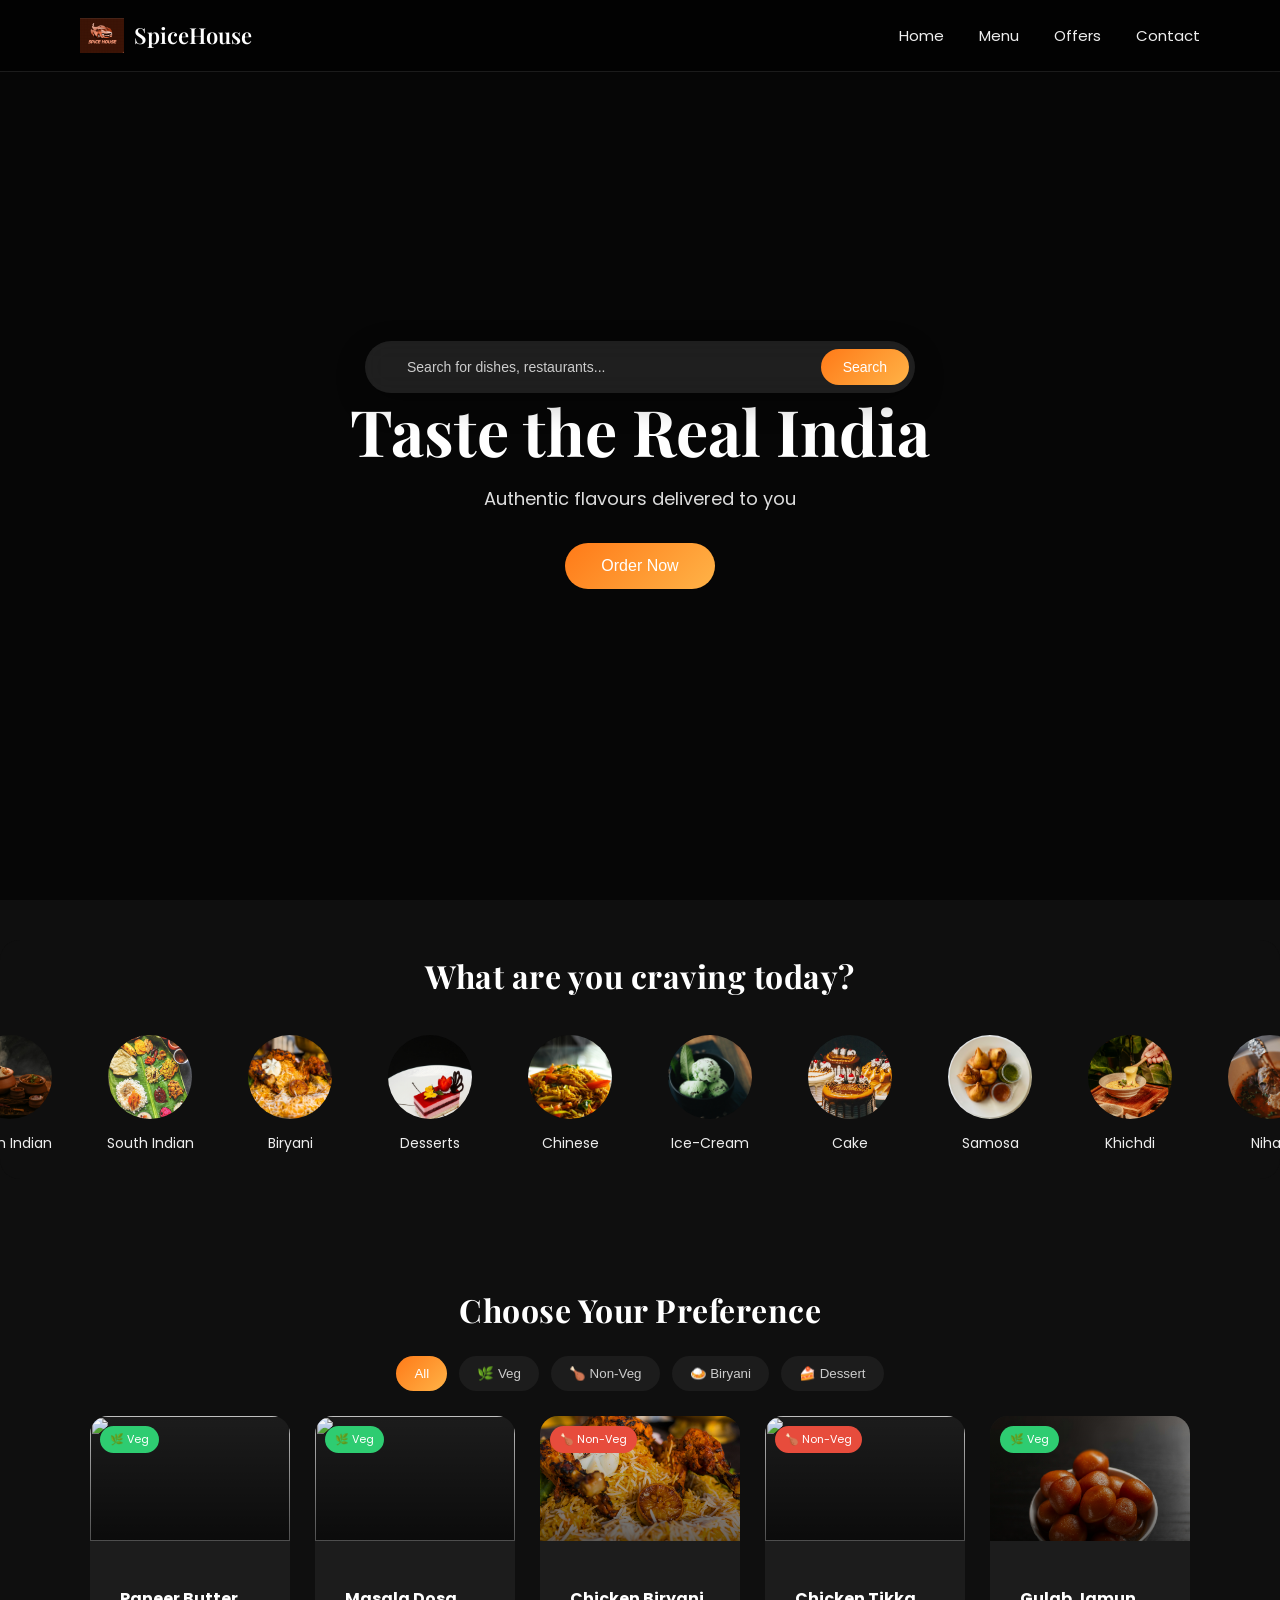
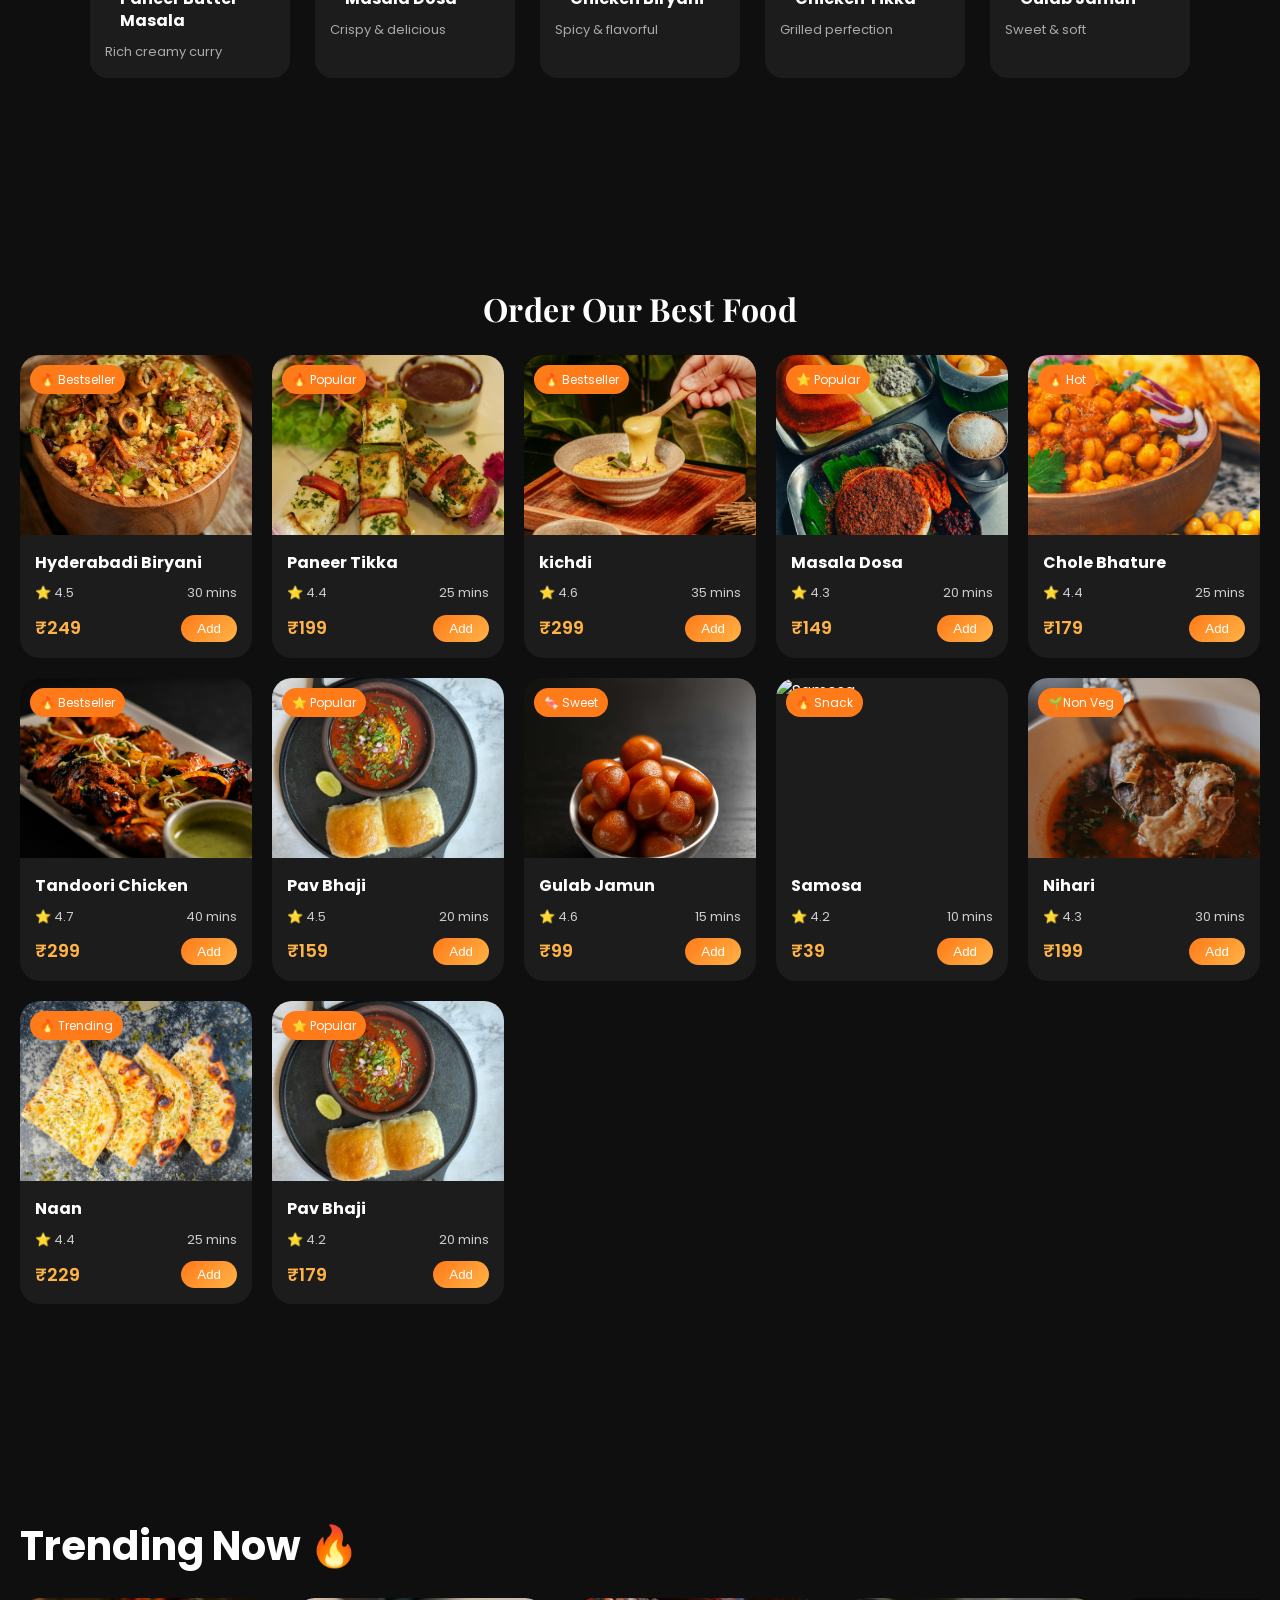
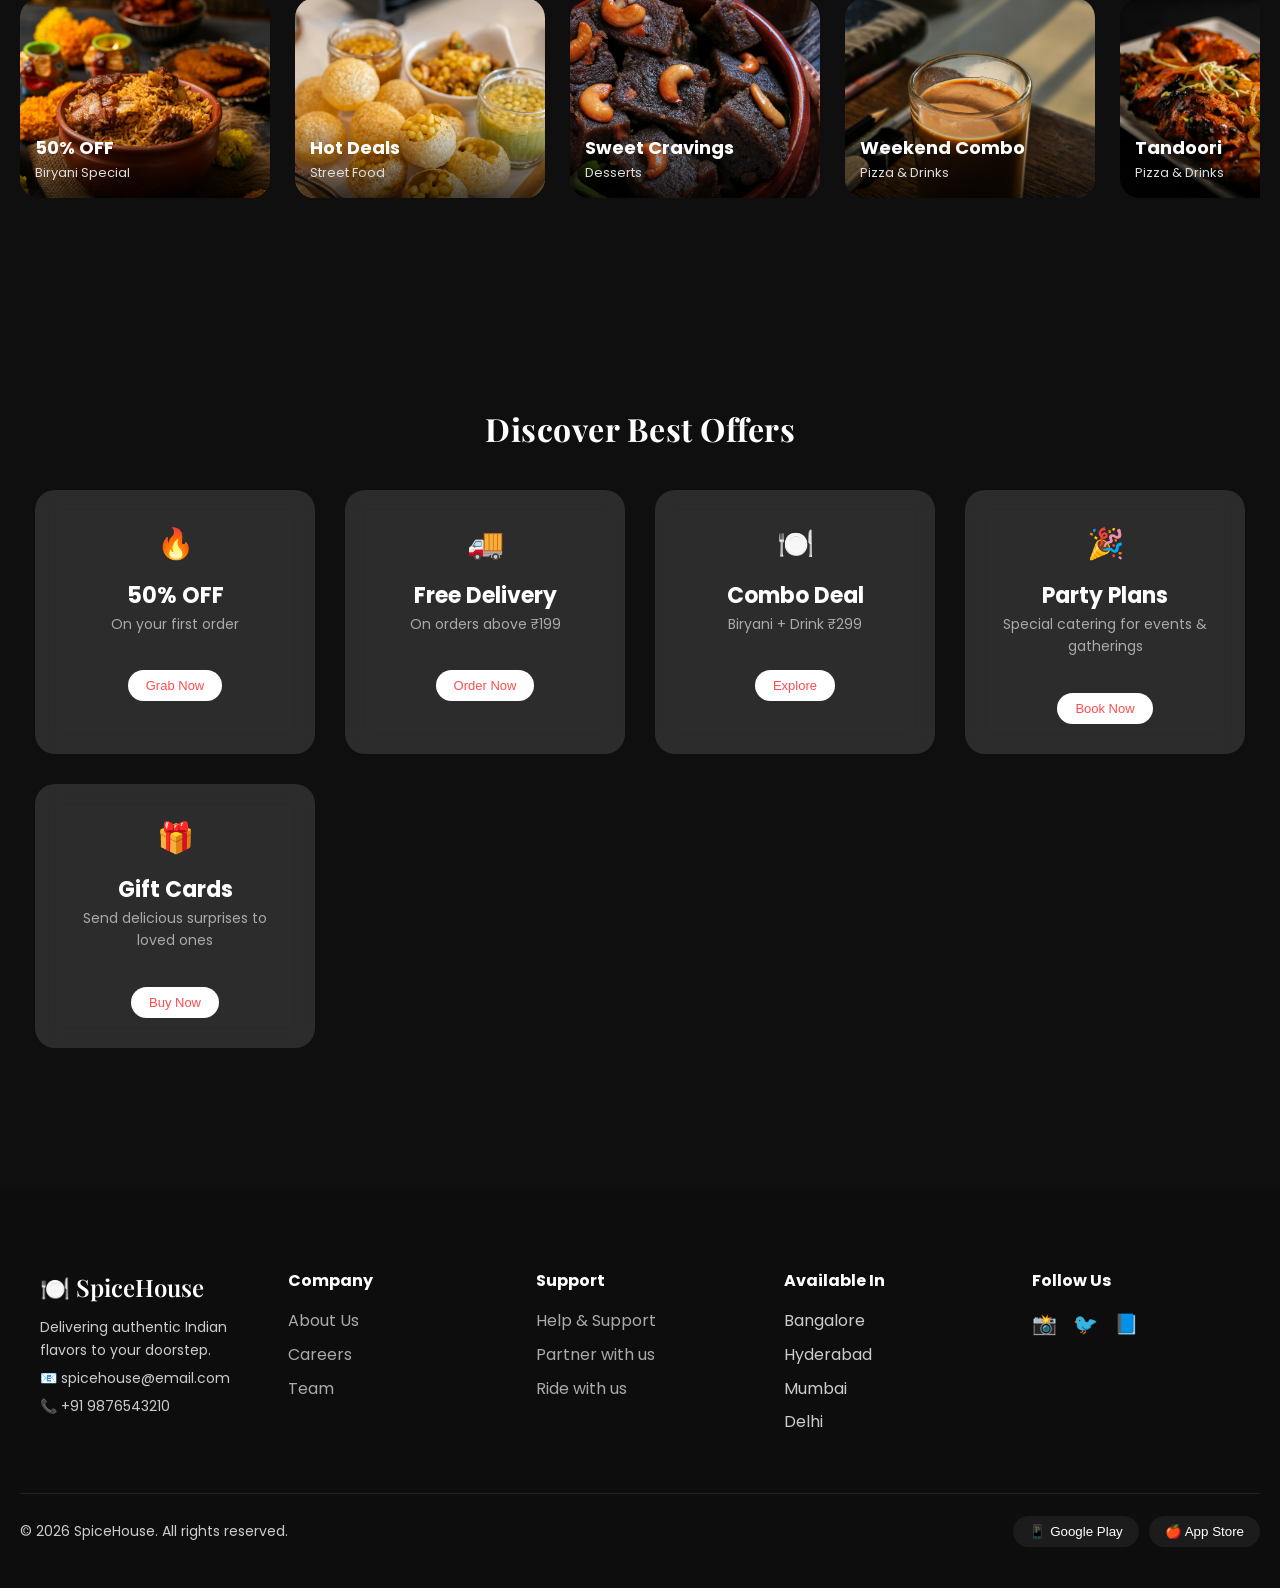
==== commit 7e96259e: "updated" ====
--- a/index.html
+++ b/index.html
@@ -2,241 +2,598 @@
 <html lang="en">
   <head>
     <meta charset="UTF-8" />
+    <meta name="viewport" content="width=device-width, initial-scale=1.0" />
     <title>SpiceHouse</title>
-    <link rel="stylesheet" href="style.css" />
+
+    <link rel="preconnect" href="https://fonts.googleapis.com" />
+    <link rel="preconnect" href="https://fonts.gstatic.com" crossorigin />
     <link
-      href="https://fonts.googleapis.com/css2?family=Poppins:wght@300;400;600&display=swap"
+      href="https://fonts.googleapis.com/css2?family=Poppins:wght@300;400;600&family=Playfair+Display:wght@700&display=swap"
       rel="stylesheet"
     />
+
+    <link rel="stylesheet" href="style.css" />
   </head>
 
   <body>
-    <nav id="navbar">
-      <h2 class="logo">SpiceHouse</h2>
-
-      <ul class="nav-links">
-        <li><a href="#home">Home</a></li>
-        <li><a href="#best-food">Menu</a></li>
-        <li><a href="#offers">Offers</a></li>
-        <li><a href="#partners">Contact</a></li>
-      </ul>
-
-      <div class="menu-toggle" id="menu-toggle">☰</div>
-    </nav>
-
-    <section id="home" class="hero">
-      <video autoplay muted loop class="bg-video">
+    <!-- NAVBAR -->
+    <header class="header">
+      <nav class="navbar container">
+        <!-- Logo -->
+        <div class="logo">
+          <img src="Screenshot 2026-04-11 002611.png" alt="logo" />
+          <span>SpiceHouse</span>
+        </div>
+
+        <!-- Nav Links -->
+        <ul class="nav-links" id="nav-links">
+          <li><a href="#home">Home</a></li>
+          <li><a href="#best-food">Menu</a></li>
+          <li><a href="#offers">Offers</a></li>
+          <li><a href="#partners">Contact</a></li>
+        </ul>
+
+        <!-- Mobile Toggle -->
+        <div class="menu-toggle" id="menu-toggle">☰</div>
+      </nav>
+    </header>
+
+    <!-- HERO -->
+    <section class="hero">
+      <video class="bg-video" autoplay muted loop playsinline>
         <source src="12888336_1080_1920_30fps.mp4" type="video/mp4" />
       </video>
 
       <div class="overlay"></div>
 
       <div class="hero-content">
+        <div class="search-box">
+          <span class="search-icon"></span>
+          <input type="text" placeholder="Search for dishes, restaurants..." />
+          <button class="search-btn">Search</button>
+        </div>
         <h1>Taste the Real India</h1>
         <p>Authentic flavours delivered to you</p>
         <button class="btn-primary">Order Now</button>
       </div>
     </section>
 
+    <section class="categories">
+      <div class="container">
+        <h2 class="section-title">What are you craving today?</h2>
+
+        <div class="category-row">
+          <div class="category">
+            <img src="northindian.jpg" alt="North Indian Food" />
+            <p>North Indian</p>
+          </div>
+
+          <div class="category">
+            <img src="southindian.jpg" alt="South Indian Food" />
+            <p>South Indian</p>
+          </div>
+
+          <div class="category">
+            <img src="biryani.jpg" alt="Biryani" />
+            <p>Biryani</p>
+          </div>
+
+          <div class="category">
+            <img src="dessert.jpg" alt="Desserts" />
+            <p>Desserts</p>
+          </div>
+
+          <div class="category">
+            <img src="chinese.jpg" alt="Chinese Food" />
+            <p>Chinese</p>
+          </div>
+
+          <div class="category">
+            <img src="icecream.jpg" alt="Ice Cream" />
+            <p>Ice-Cream</p>
+          </div>
+
+          <div class="category">
+            <img src="cake.jpg" alt="Cake" />
+            <p>Cake</p>
+          </div>
+
+          <div class="category">
+            <img src="cake1.jpg" alt="Samosa" />
+            <p>Samosa</p>
+          </div>
+
+          <div class="category">
+            <img src="cake2.jpg" alt="Khichdi" />
+            <p>Khichdi</p>
+          </div>
+
+          <div class="category">
+            <img src="cake3.jpg" alt="Nihari" />
+            <p>Nihari</p>
+          </div>
+        </div>
+      </div>
+    </section>
+
+    <!-- Filter -->
+    <section id="filter" class="filter-food">
+      <h2 class="section-title">Choose Your Preference</h2>
+
+      <!-- FILTER BAR -->
+      <div class="filter-bar">
+        <button class="filter-chip active" data-filter="all">All</button>
+        <button class="filter-chip" data-filter="veg">🌿 Veg</button>
+        <button class="filter-chip" data-filter="nonveg">🍗 Non-Veg</button>
+        <button class="filter-chip" data-filter="biryani">🍛 Biryani</button>
+        <button class="filter-chip" data-filter="dessert">🍰 Dessert</button>
+      </div>
+
+      <!-- FOOD GRID -->
+      <div class="food-list">
+        <!-- CARD -->
+        <div class="food-item veg">
+          <div class="food-image">
+            <img src="paneer.jpg" alt="" />
+            <span class="tag veg-tag">🌿 Veg</span>
+          </div>
+          <div class="food-content">
+            <h3>Paneer Butter Masala</h3>
+            <p>Rich creamy curry</p>
+          </div>
+        </div>
+
+        <div class="food-item veg">
+          <div class="food-image">
+            <img src="dosa.jpg" alt="" />
+            <span class="tag veg-tag">🌿 Veg</span>
+          </div>
+          <div class="food-content">
+            <h3>Masala Dosa</h3>
+            <p>Crispy & delicious</p>
+          </div>
+        </div>
+
+        <div class="food-item nonveg biryani">
+          <div class="food-image">
+            <img src="biryani.jpg" alt="" />
+            <span class="tag nonveg-tag">🍗 Non-Veg</span>
+          </div>
+          <div class="food-content">
+            <h3>Chicken Biryani</h3>
+            <p>Spicy & flavorful</p>
+          </div>
+        </div>
+
+        <div class="food-item nonveg">
+          <div class="food-image">
+            <img src="tikka.jpg" alt="" />
+            <span class="tag nonveg-tag">🍗 Non-Veg</span>
+          </div>
+          <div class="food-content">
+            <h3>Chicken Tikka</h3>
+            <p>Grilled perfection</p>
+          </div>
+        </div>
+
+        <div class="food-item veg dessert">
+          <div class="food-image">
+            <img src="gulabjamun.jpg" alt="" />
+            <span class="tag veg-tag">🌿 Veg</span>
+          </div>
+          <div class="food-content">
+            <h3>Gulab Jamun</h3>
+            <p>Sweet & soft</p>
+          </div>
+        </div>
+      </div>
+    </section>
+
+    <!-- BEST FOOD -->
     <section id="best-food" class="best-food">
-      <h2>Order Our Best Food</h2>
-
+      <h2 class="section-title">Order Our Best Food</h2>
       <div class="food-container">
         <div class="food-card">
-          <img src="hyderbiri.jpg" />
-          <h3>Hyderabadi Biryani</h3>
-          <p>₹249</p>
-        </div>
-
-        <div class="food-card">
-          <img src="hyderabadibiriyani.jpg" />
-          <h3>Butter Chicken</h3>
-          <p>₹299</p>
-        </div>
-
-        <div class="food-card">
-          <img src="paneertikka.jpg" />
-          <h3>Paneer Tikka</h3>
-          <p>₹199</p>
-        </div>
-
-        <div class="food-card">
-          <img src="masaladosa.jpg" />
-          <h3>Masala Dosa</h3>
-          <p>₹149</p>
-        </div>
-
-        <div class="food-card">
-          <img src="cholebhature.jpg" />
-          <h3>Chole Bhature</h3>
-          <p>₹179</p>
-        </div>
-
-        <div class="food-card">
-          <img src="naan.jpg" />
-          <h3>Butter Naan</h3>
-          <p>₹49</p>
-        </div>
-
-        <div class="food-card">
-          <img src="tandoori.jpg" />
-          <h3>Tandoori Chicken</h3>
-          <p>₹299</p>
-        </div>
-
-        <div class="food-card">
-          <img src="pavbhaji.jpg" />
-          <h3>Pav Bhaji</h3>
-          <p>₹159</p>
-        </div>
-
-        <div class="food-card">
-          <img src="samosa.jpg" />
-          <h3>Samosa</h3>
-          <p>₹39</p>
-        </div>
-
-        <div class="food-card">
-          <img src="gulabjamun.jpg" />
-          <h3>Gulab Jamun</h3>
-          <p>₹99</p>
+          <div class="food-img">
+            <img src="hyderbiri.jpg" />
+            <span class="badge">🔥 Bestseller</span>
+          </div>
+
+          <div class="food-info">
+            <h3>Hyderabadi Biryani</h3>
+            <div class="food-meta">
+              <span>⭐ 4.5</span>
+              <span>30 mins</span>
+            </div>
+            <div class="food-bottom">
+              <p class="price">₹249</p>
+              <button class="add-btn">Add</button>
+            </div>
+          </div>
+        </div>
+
+        <div class="food-card">
+          <div class="food-img">
+            <img src="paneertikka.jpg" />
+            <span class="badge">🔥 Popular</span>
+          </div>
+
+          <div class="food-info">
+            <h3>Paneer Tikka</h3>
+            <div class="food-meta">
+              <span>⭐ 4.4</span>
+              <span>25 mins</span>
+            </div>
+            <div class="food-bottom">
+              <p class="price">₹199</p>
+              <button class="add-btn">Add</button>
+            </div>
+          </div>
+        </div>
+
+        <!-- Butter Chicken -->
+        <div class="food-card">
+          <div class="food-img">
+            <img src="cake2.jpg" alt="Butter Chicken" />
+            <span class="badge">🔥 Bestseller</span>
+          </div>
+          <div class="food-info">
+            <h3>kichdi</h3>
+            <div class="food-meta">
+              <span>⭐ 4.6</span>
+              <span>35 mins</span>
+            </div>
+            <div class="food-bottom">
+              <p class="price">₹299</p>
+              <button class="add-btn">Add</button>
+            </div>
+          </div>
+        </div>
+
+        <!-- Masala Dosa -->
+        <div class="food-card">
+          <div class="food-img">
+            <img src="masaladosa.jpg" alt="Masala Dosa" />
+            <span class="badge">⭐ Popular</span>
+          </div>
+          <div class="food-info">
+            <h3>Masala Dosa</h3>
+            <div class="food-meta">
+              <span>⭐ 4.3</span>
+              <span>20 mins</span>
+            </div>
+            <div class="food-bottom">
+              <p class="price">₹149</p>
+              <button class="add-btn">Add</button>
+            </div>
+          </div>
+        </div>
+
+        <!-- Chole Bhature -->
+        <div class="food-card">
+          <div class="food-img">
+            <img src="cholebhature.jpg" alt="Chole Bhature" />
+            <span class="badge">🔥 Hot</span>
+          </div>
+          <div class="food-info">
+            <h3>Chole Bhature</h3>
+            <div class="food-meta">
+              <span>⭐ 4.4</span>
+              <span>25 mins</span>
+            </div>
+            <div class="food-bottom">
+              <p class="price">₹179</p>
+              <button class="add-btn">Add</button>
+            </div>
+          </div>
+        </div>
+
+        <!-- Tandoori Chicken -->
+        <div class="food-card">
+          <div class="food-img">
+            <img src="tandoori.jpg" alt="Tandoori Chicken" />
+            <span class="badge">🔥 Bestseller</span>
+          </div>
+          <div class="food-info">
+            <h3>Tandoori Chicken</h3>
+            <div class="food-meta">
+              <span>⭐ 4.7</span>
+              <span>40 mins</span>
+            </div>
+            <div class="food-bottom">
+              <p class="price">₹299</p>
+              <button class="add-btn">Add</button>
+            </div>
+          </div>
+        </div>
+
+        <!-- Pav Bhaji -->
+        <div class="food-card">
+          <div class="food-img">
+            <img src="pavbhaji.jpg" alt="Pav Bhaji" />
+            <span class="badge">⭐ Popular</span>
+          </div>
+          <div class="food-info">
+            <h3>Pav Bhaji</h3>
+            <div class="food-meta">
+              <span>⭐ 4.5</span>
+              <span>20 mins</span>
+            </div>
+            <div class="food-bottom">
+              <p class="price">₹159</p>
+              <button class="add-btn">Add</button>
+            </div>
+          </div>
+        </div>
+
+        <!-- Gulab Jamun -->
+        <div class="food-card">
+          <div class="food-img">
+            <img src="gulabjamun.jpg" alt="Gulab Jamun" />
+            <span class="badge">🍬 Sweet</span>
+          </div>
+          <div class="food-info">
+            <h3>Gulab Jamun</h3>
+            <div class="food-meta">
+              <span>⭐ 4.6</span>
+              <span>15 mins</span>
+            </div>
+            <div class="food-bottom">
+              <p class="price">₹99</p>
+              <button class="add-btn">Add</button>
+            </div>
+          </div>
+        </div>
+
+        <!-- Samosa -->
+        <div class="food-card">
+          <div class="food-img">
+            <img src="samosa.jpg" alt="Samosa" />
+            <span class="badge">🔥 Snack</span>
+          </div>
+          <div class="food-info">
+            <h3>Samosa</h3>
+            <div class="food-meta">
+              <span>⭐ 4.2</span>
+              <span>10 mins</span>
+            </div>
+            <div class="food-bottom">
+              <p class="price">₹39</p>
+              <button class="add-btn">Add</button>
+            </div>
+          </div>
+        </div>
+
+        <!-- Veg Biryani -->
+        <div class="food-card">
+          <div class="food-img">
+            <img src="cake3.jpg" alt="Veg Biryani" />
+            <span class="badge">🌱Non Veg</span>
+          </div>
+          <div class="food-info">
+            <h3>Nihari</h3>
+            <div class="food-meta">
+              <span>⭐ 4.3</span>
+              <span>30 mins</span>
+            </div>
+            <div class="food-bottom">
+              <p class="price">₹199</p>
+              <button class="add-btn">Add</button>
+            </div>
+          </div>
+        </div>
+
+        <!-- Chicken Fried Rice -->
+        <div class="food-card">
+          <div class="food-img">
+            <img src="naan.jpg" alt="Chicken Fried Rice" />
+            <span class="badge">🔥 Trending</span>
+          </div>
+          <div class="food-info">
+            <h3>Naan</h3>
+            <div class="food-meta">
+              <span>⭐ 4.4</span>
+              <span>25 mins</span>
+            </div>
+            <div class="food-bottom">
+              <p class="price">₹229</p>
+              <button class="add-btn">Add</button>
+            </div>
+          </div>
+        </div>
+
+        <!-- Hakka Noodles -->
+        <div class="food-card">
+          <div class="food-img">
+            <img src="pavbhaji.jpg" alt="Hakka Noodles" />
+            <span class="badge">⭐ Popular</span>
+          </div>
+          <div class="food-info">
+            <h3>Pav Bhaji</h3>
+            <div class="food-meta">
+              <span>⭐ 4.2</span>
+              <span>20 mins</span>
+            </div>
+            <div class="food-bottom">
+              <p class="price">₹179</p>
+              <button class="add-btn">Add</button>
+            </div>
+          </div>
         </div>
       </div>
     </section>
 
+    <!-- TRENDING -->
+    <section class="trending">
+      <div class="trending-header">
+        <h2>Trending Now 🔥</h2>
+      </div>
+
+      <div class="trending-row" id="scrollRow">
+        <div class="trend-card">
+          <img src="food1.jpg" alt="" />
+          <div class="trend-info">
+            <h3>50% OFF</h3>
+            <p>Biryani Special</p>
+          </div>
+        </div>
+        <div class="trend-card">
+          <img src="food2.jpg" alt="" />
+          <div class="trend-info">
+            <h3>Hot Deals</h3>
+            <p>Street Food</p>
+          </div>
+        </div>
+        <div class="trend-card">
+          <img src="food3.jpg" alt="" />
+          <div class="trend-info">
+            <h3>Sweet Cravings</h3>
+            <p>Desserts</p>
+          </div>
+        </div>
+        <div class="trend-card">
+          <img src="food4.jpg" alt="" />
+          <div class="trend-info">
+            <h3>Weekend Combo</h3>
+            <p>Pizza & Drinks</p>
+          </div>
+        </div>
+
+        <div class="trend-card">
+          <img src="tandoori.jpg" alt="" />
+          <div class="trend-info">
+            <h3>Tandoori</h3>
+            <p>Pizza & Drinks</p>
+          </div>
+        </div>
+
+        <div class="trend-card">
+          <img src="cake1.jpg" alt="" />
+          <div class="trend-info">
+            <h3>samosa</h3>
+            <p>Pizza & Drinks</p>
+          </div>
+        </div>
+
+        <div class="trend-card">
+          <img src="gulabjamun.jpg" alt="" />
+          <div class="trend-info">
+            <h3>Weekend Combo</h3>
+            <p>Gulab Jamun</p>
+          </div>
+        </div>
+      </div>
+    </section>
+
+    <!-- OFFERS -->
     <section id="offers" class="offers">
-      <h2>Discover Best Offers</h2>
+      <h2 class="section-title">Discover Best Offers</h2>
 
       <div class="offer-container">
+        <!-- 50% OFF -->
         <div class="offer-card">
+          <div class="offer-icon">🔥</div>
           <h3>50% OFF</h3>
           <p>On your first order</p>
-        </div>
-
+          <button class="offer-btn">Grab Now</button>
+        </div>
+
+        <!-- FREE DELIVERY -->
         <div class="offer-card">
+          <div class="offer-icon">🚚</div>
           <h3>Free Delivery</h3>
           <p>On orders above ₹199</p>
-        </div>
-
+          <button class="offer-btn">Order Now</button>
+        </div>
+
+        <!-- COMBO -->
         <div class="offer-card">
+          <div class="offer-icon">🍽️</div>
           <h3>Combo Deal</h3>
           <p>Biryani + Drink ₹299</p>
+          <button class="offer-btn">Explore</button>
+        </div>
+
+        <!-- PARTY PLAN -->
+        <div class="offer-card">
+          <div class="offer-icon">🎉</div>
+          <h3>Party Plans</h3>
+          <p>Special catering for events & gatherings</p>
+          <button class="offer-btn">Book Now</button>
+        </div>
+
+        <!-- GIFT CARD -->
+        <div class="offer-card">
+          <div class="offer-icon">🎁</div>
+          <h3>Gift Cards</h3>
+          <p>Send delicious surprises to loved ones</p>
+          <button class="offer-btn">Buy Now</button>
         </div>
       </div>
     </section>
 
-    <section id="filter" class="filter-food">
-      <h2>Choose Your Preference</h2>
-
-      <div class="buttons">
-        <button class="btn-secondary">Veg</button>
-        <button class="btn-secondary">Non-Veg</button>
-      </div>
-
-      <div class="food-list">
-        <div class="food-item veg">
-          <h3>Paneer Butter Masala</h3>
-        </div>
-
-        <div class="food-item veg">
-          <h3>Masala Dosa</h3>
-        </div>
-
-        <div class="food-item nonveg">
-          <h3>Chicken Biryani</h3>
-        </div>
-
-        <div class="food-item nonveg">
-          <h3>Chicken Tikka</h3>
-        </div>
-      </div>
-    </section>
-
-    <section class="party">
-      <div class="party-overlay"></div>
-
-      <div class="party-content">
-        <h2>Plan Party With Us</h2>
-        <p>
-          Celebrate your special moments with delicious Indian food. Perfect for
-          birthdays, weddings & events.
-        </p>
-
-        <button class="btn-primary">Book Now</button>
-      </div>
-    </section>
-
-    <section class="train">
-      <div class="train-container">
-        <!-- LEFT IMAGE -->
-        <div class="train-image">
-          <img src="trainfood.png" />
-        </div>
-
-        <!-- RIGHT CONTENT -->
-        <div class="train-content">
-          <h2>Food On Train</h2>
-          <h3>Order While Traveling</h3>
-          <p>
-            Get fresh Indian food delivered directly to your train seat. Enjoy
-            hot meals while you travel across India.
-          </p>
-
-          <button class="btn-primary">Order Now</button>
-        </div>
-      </div>
-    </section>
-
-    <section id="gift" class="gift">
-      <div class="gift-container">
-        <!-- LEFT SIDE -->
-        <div class="gift-left">
-          <h2>Gift Delicious Moments </h2>
-          <p>
-            Send food gift cards to your loved ones and make their day special.
-          </p>
-
-          <button class="btn-primary">Buy Gift Card</button>
-
-          <div class="gift-features">
-            <div> Instant Delivery</div>
-            <div> Easy Payment</div>
-            <div> Send to Friends</div>
-          </div>
-        </div>
-
-        <!-- RIGHT SIDE -->
-        <div class="gift-image">
-          <img
-            src="couponcard.jpg"
-          />
-        </div>
-      </div>
-
-      <!-- BOTTOM CARDS
-      <div class="gift-cards">
-        <div class="card">₹100</div>
-        <div class="card">₹500</div>
-        <div class="card">₹1000</div>
-      </div>
-    </section> -->
-
-    <section id="partners" class="partners">
-      <h2>Our Partners</h2>
-
-      <div class="partner-logos">
-        <div class="logo">Swiggy</div>
-        <div class="logo">Zomato</div>
-        <div class="logo">Uber Eats</div>
-      </div>
-    </section>
-
+    <!-- FOOTER -->
     <footer class="footer">
-      <h2>SpiceHouse </h2>
-      <p>Email: spicehouse@email.com</p>
-      <p>Phone: +91 9876543210</p>
-
-      <p class="copy">© 2026 SpiceHouse. All rights reserved.</p>
+      <div class="footer-container">
+        <!-- BRAND -->
+        <div class="footer-col">
+          <h2 class="logo">🍽️ SpiceHouse</h2>
+          <p>Delivering authentic Indian flavors to your doorstep.</p>
+          <p class="contact">📧 spicehouse@email.com</p>
+          <p class="contact">📞 +91 9876543210</p>
+        </div>
+
+        <!-- COMPANY -->
+        <div class="footer-col">
+          <h3>Company</h3>
+          <ul>
+            <li><a href="#">About Us</a></li>
+            <li><a href="#">Careers</a></li>
+            <li><a href="#">Team</a></li>
+          </ul>
+        </div>
+
+        <!-- SUPPORT -->
+        <div class="footer-col">
+          <h3>Support</h3>
+          <ul>
+            <li><a href="#">Help & Support</a></li>
+            <li><a href="#">Partner with us</a></li>
+            <li><a href="#">Ride with us</a></li>
+          </ul>
+        </div>
+
+        <!-- LOCATIONS -->
+        <div class="footer-col">
+          <h3>Available In</h3>
+          <ul>
+            <li>Bangalore</li>
+            <li>Hyderabad</li>
+            <li>Mumbai</li>
+            <li>Delhi</li>
+          </ul>
+        </div>
+
+        <!-- SOCIAL -->
+        <div class="footer-col">
+          <h3>Follow Us</h3>
+          <div class="social-icons">
+            <span>📸</span>
+            <span>🐦</span>
+            <span>📘</span>
+          </div>
+        </div>
+      </div>
+
+      <!-- BOTTOM -->
+      <div class="footer-bottom">
+        <p>© 2026 SpiceHouse. All rights reserved.</p>
+
+        <div class="app-buttons">
+          <button class="app-btn">📱 Google Play</button>
+          <button class="app-btn">🍎 App Store</button>
+        </div>
+      </div>
     </footer>
 
     <script src="script.js"></script>
--- a/style.css
+++ b/style.css
@@ -1,18 +1,28 @@
 @import url("https://fonts.googleapis.com/css2?family=Poppins:wght@300;400;600&display=swap");
 
+/* RESET */
 * {
   margin: 0;
   padding: 0;
   box-sizing: border-box;
 }
 
+/* BASE */
 body {
+  margin: 0;
   font-family: "Poppins", sans-serif;
-  background: radial-gradient(circle at top, #1a1a1a, #0f0f0f);
+  background: #0f0f0f;
   color: white;
   line-height: 1.6;
-}
-
+  overflow-x: hidden;
+}
+
+img {
+  max-width: 100%;
+  display: block;
+}
+
+/* TYPOGRAPHY */
 h1 {
   font-size: 64px;
   font-weight: 600;
@@ -26,55 +36,158 @@
 }
 p {
   font-size: 18px;
-  color: #cccccc;
-}
-
-#navbar {
+  color: #ccc;
+}
+
+/* NAVBAR */
+/* GLOBAL CONTAINER */
+.container {
+  max-width: 1200px;
+  margin: auto;
+  display: flex;
+  align-items: center;
+  justify-content: space-between;
+}
+
+/* NAVBAR */
+.header {
   position: fixed;
   top: 0;
   width: 100%;
-  display: flex;
-  justify-content: space-between;
-  align-items: center;
-  padding: 20px 60px;
   z-index: 1000;
-  backdrop-filter: blur(10px);
-  background: rgba(0, 0, 0, 0.4);
-}
-
+  backdrop-filter: blur(12px);
+  background: rgba(0, 0, 0, 0.6);
+  border-bottom: 1px solid rgba(255, 255, 255, 0.1);
+}
+
+/* NAV CONTENT */
+.navbar {
+  padding: 18px 40px;
+}
+
+/* LOGO */
 .logo {
   font-size: 22px;
-}
-
+  font-weight: 600;
+  color: white;
+  font-family: "Playfair Display", serif;
+  display: flex;
+  align-items: center;
+  gap: 8px;
+}
+
+/* NAV LINKS */
 .nav-links {
   display: flex;
   list-style: none;
-  gap: 30px;
+  gap: 35px;
 }
 
 .nav-links a {
   text-decoration: none;
-  color: white;
-  font-size: 16px;
-}
-
+  color: #eee;
+  font-weight: 400;
+  font-size: 15px;
+  position: relative;
+  transition: 0.3s;
+}
+
+/* Hover underline animation */
+.nav-links a::after {
+  content: "";
+  position: absolute;
+  width: 0%;
+  height: 2px;
+  bottom: -5px;
+  left: 0;
+  background: #ff7a18;
+  transition: 0.3s;
+}
+
+.nav-links a:hover {
+  color: #fff;
+}
+
+.nav-links a:hover::after {
+  width: 100%;
+}
+
+.logo {
+  display: flex;
+  align-items: center;
+  gap: 10px;
+  color: white;
+  font-weight: 600;
+  font-family: "Playfair Display", serif;
+}
+
+.logo img {
+  height: 35px;
+}
+
+/* MENU TOGGLE */
 .menu-toggle {
   display: none;
-}
-
-/* HERO SECTION */
+  font-size: 26px;
+  color: white;
+  cursor: pointer;
+}
+
+/* MOBILE DESIGN */
+@media (max-width: 768px) {
+  .nav-links {
+    position: absolute;
+    top: 70px;
+    right: 0;
+    width: 100%;
+    background: rgba(0, 0, 0, 0.9);
+    flex-direction: column;
+    align-items: center;
+    gap: 20px;
+    padding: 20px 0;
+    display: none;
+  }
+
+  .nav-links.active {
+    display: flex;
+  }
+
+  .menu-toggle {
+    display: block;
+  }
+
+  .btn-primary {
+    display: none;
+  }
+}
+
+section {
+  padding: 70px 20px;
+  position: relative;
+  z-index: 1;
+
+  margin-bottom: 40px;
+}
+section:not(.hero) {
+  background: #0f0f0f;
+  position: relative;
+  z-index: 2;
+}
+
+/* HERO */
 .hero {
   position: relative;
-  min-height: 100vh;        /* fix height issue */
-  width: 100%;
-  overflow: hidden;
-  padding-top: 80px;        /* fix navbar overlap */
+  height: 100vh;
+  min-height: 100vh;
   display: flex;
   align-items: center;
   justify-content: center;
-}
-
-/* VIDEO */
+  overflow: hidden;
+  margin-bottom: 40px;
+  z-index: 0;
+}
+
+/* VIDEO FIX */
 .bg-video {
   position: absolute;
   top: 0;
@@ -83,488 +196,843 @@
   height: 100%;
   object-fit: cover;
   z-index: 0;
-}
-
-/* DARK OVERLAY */
+  pointer-events: none;
+}
+
+/* DARK OVERLAY (IMPORTANT) */
 .overlay {
   position: absolute;
+  top: 0;
+  left: 0;
   width: 100%;
   height: 100%;
-  background: rgba(0, 0, 0, 0.1);
+  background: rgba(0, 0, 0, 0.6);
   z-index: 1;
 }
 
-/* HERO CONTENT */
+/* CONTENT */
 .hero-content {
-  position: relative;       /* FIX: no layout breaking */
+  position: relative;
   z-index: 2;
   text-align: center;
+  color: white;
   max-width: 800px;
-}
-
-/* TITLE */
+  padding: 20px;
+}
+
+/* HEADING */
 .hero-content h1 {
-  font-size: 90px;
+  font-size: 64px;
   font-weight: 700;
-  color: white;
-  text-shadow:
-    0 0 10px rgba(0, 0, 0, 0.8),
-    0 0 20px rgba(0, 0, 0, 0.6);
+  line-height: 1.2;
+  font-family: "Playfair Display", serif;
 }
 
 /* SUBTEXT */
 .hero-content p {
-  font-size: 24px;
-  color: #f1f1f1;
+  font-size: 18px;
   margin-top: 15px;
-  text-shadow: 0 0 8px rgba(0, 0, 0, 0.7);
-}
-
-/* BUTTON */
-.hero-content button {
-  margin-top: 25px;
-  padding: 14px 32px;
-  font-size: 16px;
-  font-weight: 600;
+  color: #ddd;
+}
+
+/* HERO BUTTON (DIFFERENT STYLE) */
+.hero-content .btn-primary {
+  margin-top: 30px;
+  padding: 14px 36px;
   border-radius: 50px;
   border: none;
   cursor: pointer;
-
-  background: linear-gradient(135deg, #ff4d4d, #ff9933);
-  color: white;
-
-  box-shadow:
-    0 5px 15px rgba(255, 77, 77, 0.4),
-    0 0 20px rgba(255, 153, 51, 0.3);
-
-  transition: all 0.3s ease;
+  background: linear-gradient(135deg, #ff7a18, #ffb347);
+  color: white;
+  font-size: 16px;
+  transition: 0.3s;
+}
+
+.hero-content .btn-primary:hover {
+  transform: translateY(-3px) scale(1.05);
+  box-shadow: 0 10px 25px rgba(255, 122, 24, 0.4);
+}
+
+.hero video {
+  width: 100%;
+  height: 100%;
+  object-fit: cover;
+}
+
+/* SEARCH BOX */
+/* SEARCH BOX CONTAINER */
+.search-box {
+  margin-top: 30px;
+  display: flex;
+  align-items: center;
+  max-width: 550px;
+  margin-left: auto;
+  margin-right: auto;
+  background: rgba(255, 255, 255, 0.1);
+  backdrop-filter: blur(12px);
+  border-radius: 50px;
+  padding: 6px;
+  box-shadow: 0 10px 30px rgba(0, 0, 0, 0.3);
+  transition: 0.3s;
+}
+
+/* HOVER EFFECT */
+.search-box:hover {
+  transform: scale(1.02);
+}
+
+/* ICON */
+.search-icon {
+  color: white;
+  font-size: 16px;
+  padding: 0 12px;
+}
+
+/* INPUT */
+.search-box input {
+  flex: 1;
+  padding: 12px;
+  border: none;
+  outline: none;
+  font-size: 14px;
+  background: transparent;
+  color: white;
+}
+
+/* PLACEHOLDER */
+.search-box input::placeholder {
+  color: #ccc;
+}
+
+/* BUTTON */
+.search-btn {
+  background: linear-gradient(135deg, #ff7a18, #ffb347);
+  border: none;
+  padding: 10px 22px;
+  border-radius: 40px;
+  color: white;
+  font-size: 14px;
+  cursor: pointer;
+  transition: 0.3s;
 }
 
 /* BUTTON HOVER */
-.hero-content button:hover {
-  transform: translateY(-3px) scale(1.05);
-  box-shadow:
-    0 10px 25px rgba(255, 77, 77, 0.6),
-    0 0 30px rgba(255, 153, 51, 0.5);
-}
-
-.btn-primary {
-  padding: 14px 32px;
-  font-size: 16px;
-  font-weight: 600;
-  border-radius: 50px;
-  border: none;
-  cursor: pointer;
-
-  background: linear-gradient(135deg, #ff4d4d, #ff9933);
-  color: white;
-
-  box-shadow: 0 5px 15px rgba(255, 77, 77, 0.4),
-    0 0 20px rgba(255, 153, 51, 0.3);
-
-  transition: all 0.3s ease;
-}
-
-.hero::after {
-  content: "";
-  position: absolute;
-  bottom: 0;
-  width: 100%;
-  height: 100px;
-  background: linear-gradient(to bottom, transparent, #0f0f0f);
-}
-
-.food-card,
-.train-card,
-.partner-logos .logo {
-  background: #1c1c1c;
-}
-
-.btn-primary:hover {
-  transform: translateY(-3px) scale(1.05);
-}
-
-.btn-secondary {
-  padding: 10px 20px;
-  font-size: 14px;
-  border-radius: 30px;
-  border: 1px solid rgba(255, 255, 255, 0.2);
-  background: transparent;
-  color: white;
-  cursor: pointer;
-  transition: 0.3s;
-}
-
-.btn-secondary:hover {
-  background: rgba(255, 255, 255, 0.1);
-}
-@keyframes glow {
-  from {
-    box-shadow: 0 0 10px rgba(255, 77, 77, 0.4);
-  }
-  to {
-    box-shadow: 0 0 25px rgba(255, 153, 51, 0.8);
-  }
-}
-
-section {
-  padding: 100px 60px;
-  background: transparent;
-  border-top: 1px solid rgba(255, 255, 255, 0.05);
+.search-btn:hover {
+  transform: scale(1.05);
+  box-shadow: 0 5px 15px rgba(255, 122, 24, 0.4);
+}
+
+@media (max-width: 768px) {
+  .hero {
+    height: auto;
+    padding: 120px 20px 80px;
+  }
+
+  .hero-content h1 {
+    font-size: 32px;
+  }
+
+  .hero-content p {
+    font-size: 14px;
+  }
+
+  .search-box {
+    flex-direction: column;
+    border-radius: 20px;
+    gap: 10px;
+    padding: 10px;
+  }
+
+  .search-btn {
+    width: 100%;
+  }
+}
+
+/* CATEGORIES */
+/* SECTION TITLE */
+.section-title {
+  text-align: center;
+  font-size: 34px;
+  margin-bottom: 40px;
+  font-family: "Playfair Display", serif;
+  color: white;
+  line-height: 1.3;
+  letter-spacing: 0.5px;
+}
+
+/* CATEGORIES */
+.categories {
+  padding: 15px;
+  border-radius: 20px;
+  backdrop-filter: blur(10px);
+  background: #0f0f0f;
   position: relative;
   z-index: 1;
-  display: block;
-}
-
-/* BEST FOOD SECTION */
+}
+
+.categories .container {
+  display: flex;
+  flex-direction: column;
+  align-items: center;
+}
+
+/* SCROLL ROW */
+.category-row {
+  display: flex;
+  justify-content: center;
+  gap: 30px;
+  overflow-x: auto;
+  padding-bottom: 10px;
+  scroll-behavior: smooth;
+}
+
+/* Hide scrollbar (clean look) */
+.category-row::-webkit-scrollbar {
+  display: none;
+}
+
+/* CATEGORY CARD */
+.category {
+  display: flex;
+  flex-direction: column;
+  align-items: center;
+  text-align: center;
+  min-width: 140px;
+  cursor: pointer;
+  transition: 0.3s;
+}
+
+/* IMAGE STYLE */
+.category img {
+  width: 90px;
+  height: 90px;
+  border-radius: 50%;
+  object-fit: cover;
+  transition: 0.3s;
+  border: 3px solid transparent;
+}
+
+/* TEXT */
+.category p {
+  margin-top: 10px;
+  color: #eee;
+  font-size: 14px;
+}
+
+/* HOVER EFFECT (PREMIUM) */
+.category:hover {
+  transform: translateY(-8px);
+}
+
+.category:hover img {
+  transform: scale(1.1);
+  border: 3px solid #ff7a18;
+  box-shadow: 0 10px 25px rgba(0, 0, 0, 0.4);
+}
+
+.category:hover p {
+  color: #ffb347;
+}
+.category-row {
+  display: flex;
+  gap: 20px;
+  overflow-x: auto;
+  padding: 10px;
+}
+
+.category {
+  min-width: 120px;
+}
+
+@media (max-width: 768px) {
+  .category img {
+    width: 70px;
+    height: 70px;
+  }
+
+  .category p {
+    font-size: 12px;
+  }
+}
+
+/* FOOD */
+/* SECTION */
+/* SECTION */
 .best-food {
+  padding: 100px 20px;
+}
+
+/* TITLE */
+.section-title {
   text-align: center;
-  margin-top: 50px;
-  margin-bottom: 80px;   /* 👈 fixes overlap */
-}
-
-/* GRID FIX (VERY IMPORTANT) */
+  font-size: 32px;
+  margin-bottom: 25px;
+  font-family: "Playfair Display", serif;
+}
+
+/* GRID */
 .food-container {
-  display: grid;   /* 🔥 changed from flex */
-  grid-template-columns: repeat(auto-fill, minmax(220px, 1fr));
+  display: grid;
+  grid-template-columns: repeat(auto-fit, minmax(250px, 280px));
+  justify-content: center;
   gap: 30px;
-  margin-top: 40px;
 }
 
 /* CARD */
 .food-card {
   background: #1c1c1c;
   border-radius: 20px;
+  overflow: hidden;
+  transition: 0.3s;
+  cursor: pointer;
+  position: relative;
+}
+
+/* IMAGE */
+.food-img {
+  position: relative;
+}
+
+.food-img img {
+  width: 100%;
+  height: 180px;
+  object-fit: cover;
+}
+
+/* BADGE */
+.badge {
+  position: absolute;
+  top: 10px;
+  left: 10px;
+  background: #ff7a18;
+  padding: 5px 10px;
+  border-radius: 20px;
+  font-size: 12px;
+}
+
+/* INFO */
+.food-info {
   padding: 15px;
-  transition: 0.3s;
-  border: 1px solid rgba(255, 255, 255, 0.1);
-  height: 100%;   /* 👈 keeps equal height */
-}
-
-/* IMAGE */
-.food-card img {
+}
+
+.food-info h3 {
+  font-size: 16px;
+  margin-bottom: 8px;
+}
+
+/* META */
+.food-meta {
+  display: flex;
+  justify-content: space-between;
+  font-size: 13px;
+  color: #ccc;
+  margin-bottom: 10px;
+}
+
+/* BOTTOM */
+.food-bottom {
+  display: flex;
+  justify-content: space-between;
+  align-items: center;
+}
+
+/* PRICE */
+.price {
+  font-weight: 600;
+  color: #ffb347;
+}
+
+/* BUTTON */
+.add-btn {
+  background: linear-gradient(135deg, #ff7a18, #ffb347);
+  border: none;
+  padding: 6px 16px;
+  border-radius: 20px;
+  color: white;
+  cursor: pointer;
+  transition: 0.3s;
+}
+
+.add-btn:hover {
+  transform: scale(1.05);
+}
+
+/* HOVER EFFECT */
+.food-card:hover {
+  transform: translateY(-10px);
+  box-shadow: 0 15px 30px rgba(0, 0, 0, 0.4);
+}
+
+.food-container {
+  display: grid;
+  grid-template-columns: repeat(auto-fit, minmax(220px, 1fr));
+  gap: 20px;
+}
+
+@media (max-width: 768px) {
+  .food-card {
+    width: 100%;
+  }
+}
+
+/* PARTY */
+.party {
+  height: 90vh;
+  background: url("foodparty.jpg") center/cover no-repeat;
+  display: flex;
+  align-items: center;
+}
+
+.party-content h2 {
+  font-size: 64px;
+}
+.party-content p {
+  font-size: 32px;
+}
+
+/* TRAIN */
+.train-container {
+  display: flex;
+  gap: 50px;
+  flex-wrap: wrap;
+}
+
+.train-image img {
+  max-width: 400px;
+  border-radius: 20px;
+}
+
+/* GIFT */
+.gift-container {
+  display: flex;
+  gap: 40px;
+  flex-wrap: wrap;
+}
+
+.gift-image img {
+  max-width: 350px;
+  border-radius: 20px;
+}
+
+/* TRENDING */
+.trending-row {
+  display: flex;
+  gap: 25px;
+  overflow-x: auto;
+}
+
+.trend-card {
+  position: relative;
+  cursor: pointer;
+  transition: 0.3s;
+  min-width: 300px;
+  height: 200px;
+  border-radius: 20px;
+  overflow: hidden;
+}
+
+.trend-card img {
   width: 100%;
-  height: 150px;   /* slightly smaller = cleaner */
+  height: 100%;
   object-fit: cover;
-  border-radius: 10px;
-}
-
-/* HOVER */
-.food-card:hover {
-  transform: translateY(-10px) scale(1.03);
-  box-shadow: 0 10px 30px rgba(0, 0, 0, 0.6);
-}
-
-/* OFFERS */
+}
+
+.trend-info {
+  position: absolute;
+  bottom: 0;
+  left: 0;
+  width: 100%;
+  padding: 15px;
+  background: linear-gradient(to top, rgba(0, 0, 0, 0.7), transparent);
+}
+
+.trend-info h3 {
+  font-size: 18px;
+}
+
+.trend-info p {
+  font-size: 13px;
+  color: #ddd;
+}
+
+.trend-card:hover {
+  transform: scale(1.05);
+}
+
+.trending-row {
+  scroll-behavior: smooth;
+}
+
+.trending-row::-webkit-scrollbar {
+  display: none;
+}
+
+/* PARTNERS */
+.partner-logos {
+  display: flex;
+  gap: 30px;
+  justify-content: center;
+}
+
+/* OFFERS SECTION */
 .offers {
+  padding: 100px 20px;
   text-align: center;
   background: linear-gradient(135deg, #ff4d4d, #ff9933);
-  margin-top: 40px;
-}
-
+}
+
+/* GRID */
 .offer-container {
-  display: flex;
+  display: grid;
+  grid-template-columns: repeat(auto-fit, minmax(240px, 280px));
   justify-content: center;
   gap: 30px;
-  flex-wrap: wrap;
-}
-
+  margin-top: 40px;
+}
+
+/* CARD */
 .offer-card {
-  background: rgba(255, 255, 255, 0.15);
-  padding: 30px;
-  border-radius: 15px;
-  width: 250px;
-  backdrop-filter: blur(10px);
-  transition: 0.3s;
-}
-
+  background: rgba(255, 255, 255, 0.12);
+  backdrop-filter: blur(12px);
+  border-radius: 20px;
+  padding: 30px 20px;
+  transition: 0.3s;
+  color: white;
+  position: relative;
+  overflow: hidden;
+}
+
+/* ICON */
+.offer-icon {
+  font-size: 30px;
+  margin-bottom: 10px;
+}
+
+/* TITLE */
+.food-item h3 {
+  font-size: 16px;
+  margin-top: 20px;
+  line-height: 1.4;
+  padding: 12px 15px 5px;
+}
+
+/* TEXT */
+.offer-card p {
+  font-size: 14px;
+  color: #aaa;
+  margin-bottom: 20px;
+  padding: 0 15px 15px;
+}
+
+/* BUTTON */
+.offer-btn {
+  background: white;
+  color: #ff4d4d;
+  border: none;
+  padding: 8px 18px;
+  border-radius: 20px;
+  cursor: pointer;
+  font-size: 13px;
+  transition: 0.3s;
+}
+
+/* BUTTON HOVER */
+.offer-btn:hover {
+  background: black;
+  color: white;
+}
+
+/* HOVER EFFECT */
 .offer-card:hover {
-  transform: scale(1.05);
-}
-
+  transform: translateY(-10px) scale(1.03);
+  box-shadow: 0 15px 30px rgba(0, 0, 0, 0.3);
+}
+
+/* ================= FILTER SECTION ================= */
 .filter-food {
-  text-align: center;
-}
-
-.buttons button {
-  margin: 10px;
-}
-
+  position: relative;
+  z-index: 2;
+  padding: 70px 20px;
+  background: #0f0f0f;
+}
+
+/* ================= FILTER BAR ================= */
+.filter-bar {
+  display: flex;
+  gap: 12px;
+  overflow-x: auto;
+  margin-bottom: 25px;
+  justify-content: center;
+}
+
+.filter-bar::-webkit-scrollbar {
+  display: none;
+}
+
+.filter-chip {
+  padding: 10px 18px;
+  border-radius: 30px;
+  border: none;
+  background: #1c1c1c;
+  color: #ccc;
+  cursor: pointer;
+  transition: 0.3s;
+}
+
+.filter-chip.active {
+  background: linear-gradient(135deg, #ff7a18, #ffb347);
+  color: white;
+}
+
+/* ================= GRID ================= */
+.food-list {
+  display: grid;
+  grid-template-columns: repeat(auto-fit, minmax(250px, 1fr));
+  gap: 25px;
+  max-width: 1100px;
+  margin: auto;
+}
+
+/* ================= CARD ================= */
 .food-item {
   background: #1c1c1c;
-  padding: 15px;
-  margin: 10px;
-  border-radius: 10px;
-  display: inline-block;
-}
-
-/* PARTY SECTION */
-/* PARTY FULL DESIGN */
-.party {
-  position: relative;
-  height: 90vh;
+  border-radius: 18px;
+  overflow: hidden;
+  display: flex;
+  flex-direction: column;
+  transition: 0.3s;
+  height: 100%;
+}
+
+/* ================= IMAGE FIX (MAIN FIX) ================= */
+.food-image {
+  position: relative; /* 🔥 FIX 1 */
+  aspect-ratio: 16 / 10; /* 🔥 FIX 2 */
   width: 100%;
-  background: url("foodparty.jpg") center/cover no-repeat;
-  display: flex;
-  align-items: flex-start;
-  justify-content: flex-start;
-  border-radius: none;
-}
-
-/* DARK + GRADIENT OVERLAY */
-.party-overlay {
-  position: absolute;
+  overflow: hidden;
+}
+
+.food-image img {
   width: 100%;
   height: 100%;
-  /* background: linear-gradient(
-    to right,
-    rgba(0,0,0,0.8),
-    rgba(0,0,0,0.4),
-    transparent
-  ); */
-}
-
-/* TEXT CONTENT */
-.party-content {
-  position: relative;
+  object-fit: cover; /* 🔥 prevents stretch */
+  object-position: center;
+  display: block;
+  transition: 0.4s;
+}
+
+/* OVERLAY */
+.food-image::after {
+  content: "";
+  position: absolute;
+  inset: 0;
+  background: linear-gradient(to top, rgba(0, 0, 0, 0.6), transparent);
+  pointer-events: none;
+}
+
+/* TAG */
+.tag {
+  position: absolute;
+  top: 10px;
+  left: 10px;
+  padding: 5px 10px;
+  font-size: 11px;
+  border-radius: 20px;
   z-index: 2;
-  max-width: 700px;
-  /* text-align: left; */
-  padding: 20px;
-}
-
-/* TITLE */
-.party-content h2 {
-  width: auto;
-  font-size: 64px;
-  font-weight: 700;
-  color: white;
-  margin-bottom: 20px;
+}
+
+.veg-tag {
+  background: #2ecc71;
+}
+
+.nonveg-tag {
+  background: #e74c3c;
+}
+
+/* ================= CONTENT ================= */
+.food-content {
+  padding: 15px;
+  flex-grow: 1;
+}
+
+.food-content h3 {
+  font-size: 16px;
+  margin-bottom: 5px;
+}
+
+.food-content p {
+  font-size: 13px;
+  color: #aaa;
+}
+
+/* ================= HOVER ================= */
+.food-item:hover {
+  transform: translateY(-8px);
+  box-shadow: 0 15px 30px rgba(0, 0, 0, 0.4);
+}
+
+.food-item:hover img {
+  transform: scale(1.1);
+}
+
+/* ================= FILTER LOGIC FIX ================= */
+.food-item.hide {
+  display: none;
+}
+
+/* ================= MOBILE ================= */
+@media (max-width: 768px) {
+  /* ❌ REMOVED height:150px (it was breaking layout) */
+
+  .food-content h3 {
+    font-size: 14px;
+  }
+}
+
+/* FOOTER */
+/* FOOTER */
+.footer {
+  background: #0d0d0d;
+  padding: 80px 20px 40px;
+  color: #ccc;
+}
+
+/* GRID */
+.footer-container {
+  max-width: 1200px;
+  margin: auto;
+  display: grid;
+  grid-template-columns: repeat(auto-fit, minmax(200px, 1fr));
+  gap: 40px;
+}
+
+/* LOGO */
+.footer .logo {
+  font-size: 24px;
+  color: white;
+  margin-bottom: 10px;
 }
 
 /* TEXT */
-.party-content p {
-  font-size: 32px;
-  color: #ddd;
-  margin-bottom: 30px;
-  width: auto;
-}
-
-/* BUTTON */
-.party-content button {
-  padding: 14px 32px;
-  border-radius: 50px;
-  background: linear-gradient(135deg, #ff4d4d, #ff9933);
-  border: none;
-  color: white;
-  font-weight: 600;
+.footer p {
+  font-size: 14px;
+  margin: 6px 0;
+}
+
+/* HEADINGS */
+.footer-col h3 {
+  color: white;
+  margin-bottom: 15px;
+  font-size: 16px;
+}
+
+/* LIST */
+.footer-col ul {
+  list-style: none;
+}
+
+.footer-col ul li {
+  margin-bottom: 8px;
+}
+
+/* LINKS */
+.footer-col ul li a {
+  text-decoration: none;
+  color: #aaa;
+  transition: 0.3s;
+}
+
+.footer-col ul li a:hover {
+  color: #ff7a18;
+}
+
+/* SOCIAL */
+.social-icons span {
+  font-size: 20px;
+  margin-right: 12px;
   cursor: pointer;
   transition: 0.3s;
 }
 
-.party-content button:hover {
-  transform: scale(1.05);
-}
-
-/* SECTION */
-.gift {
-  padding: 120px 20px;
-  position: relative;
-}
-
-/* MAIN LAYOUT */
-.gift-container {
+.social-icons span:hover {
+  transform: scale(1.2);
+  color: #ff7a18;
+}
+
+/* BOTTOM */
+.footer-bottom {
+  margin-top: 50px;
+  padding-top: 20px;
+  border-top: 1px solid #222;
   display: flex;
   justify-content: space-between;
   align-items: center;
-  gap: 60px;
-}
-
-/* LEFT */
-.gift-left {
-  max-width: auto;
-
-  p {
-    width: 500px;
-    margin-bottom: 20px;
-  }
-}
-
-/* FEATURES */
-.gift-features {
-  display: flex;
-  gap: 15px;
-  margin-top: 20px;
-}
-
-.gift-features div {
+  flex-wrap: wrap;
+}
+
+/* APP BUTTONS */
+.app-buttons {
+  display: flex;
+  gap: 10px;
+}
+
+.app-btn {
   background: #1c1c1c;
-  padding: 10px 15px;
+  border: none;
+  padding: 8px 16px;
   border-radius: 20px;
-  font-size: 14px;
-}
-
-/* IMAGE */
-.gift-image img {
-  width: 380px;
-  border-radius: 20px;
-  box-shadow: 0 10px 40px rgba(0,0,0,0.6);
-}
-
-/* GIFT CARDS (BOTTOM) */
-.gift-cards {
-  display: flex;
-  justify-content: center;
-  gap: 20px;
-  margin-top: 60px;
-}
-
-.card {
-  padding: 20px 40px;
-  border-radius: 15px;
-  background: linear-gradient(135deg, #ff4d4d, #ff9933);
-  color: white;
-  font-weight: 600;
-  font-size: 18px;
-  transition: 0.3s;
-}
-
-.card:hover {
-  transform: scale(1.1);
-}
-
-/* TRAIN SECTION */
-.train {
-  padding: 120px 20px;
-}
-
-/* LAYOUT */
-.train-container {
-  display: flex;
-  align-items: center;
-  justify-content: space-around;
-  gap: 0;
-}
-
-/* IMAGE */
-.train-image img {
-  width: 720px;
-  border-radius: 20px;
-  box-shadow: 0 10px 40px rgba(0,0,0,0.6);
-  transition: 0.3s;
-}
-
-.train-image img:hover {
-  transform: scale(1.05);
-}
-
-/* TEXT */
-.train-content {
-  max-width: 700px;
-}
-
-.train-content h2 {
-  font-size: 48px;
-  margin-bottom: 10px;
-}
-
-.train-content h3 {
-  font-size: 24px;
-  margin-bottom: 10px;
-  color: #ff9933;
-}
-
-.train-content p {
-  margin-bottom: 20px;
-}
-
-.gift-container {
-  display: flex;
-  align-items: center;
-  justify-content: space-around;
-  gap: 40px;
-}
-
-.gift-image img {
-  width: 400px;
-  border-radius: 20px;
-}
-
-.partners {
-  text-align: center;
-}
-
-.partner-logos {
-  display: flex;
-  justify-content: center;
-  gap: 30px;
-  flex-wrap: wrap;
-}
-
-.partner-logos .logo {
-  padding: 20px 30px;
-  background: #1c1c1c;
-  border-radius: 10px;
-}
-
-.footer {
-  background: black;
-  text-align: center;
-  padding: 30px;
+  color: white;
+  cursor: pointer;
+  transition: 0.3s;
+}
+
+.app-btn:hover {
+  background: #ff7a18;
+}
+
+/* MOBILE */
+.food-list {
+  grid-template-columns: repeat(auto-fit, minmax(150px, 1fr));
 }
 
 @media (max-width: 768px) {
-  .hero-content h1 {
-    font-size: 40px;
+  .food-item {
+    max-width: 100%;
+  }
+}
+.trend-card {
+  min-width: 250px;
+}
+
+@media (max-width: 768px) {
+  .trend-card {
+    min-width: 200px;
+    height: 160px;
+  }
+}
+
+/* MOBILE NAV FIX */
+@media (max-width: 768px) {
+  .navbar {
+    padding: 15px 20px;
   }
 
   .nav-links {
-    position: absolute;
-    top: 60px;
-    right: 0;
-    background: black;
-    flex-direction: column;
-    width: 200px;
-    display: none;
-    padding: 20px;
+    transition: 0.3s ease;
   }
 
   .nav-links.active {
-    display: flex;
-  }
-
-  .menu-toggle {
-    display: block;
-  }
-
-  .party-container,
-  .gift-container {
-    flex-direction: column;
-    text-align: center;
-  }
-
-  .party-image img,
-  .gift-image img {
-    width: 80%;
-  }
-}
-
-.container {
-  max-width: 1200px;
-  margin: auto;
-}
-
-@media (max-width: 768px) {
-  .gift-container {
-    flex-direction: column;
-    text-align: center;
-  }
-
-  .gift-image img {
-    width: 80%;
-  }
-
-  .gift-features {
-    justify-content: center;
-  }
-}+    animation: slideDown 0.3s ease forwards;
+  }
+
+  @keyframes slideDown {
+    from {
+      opacity: 0;
+      transform: translateY(-20px);
+    }
+    to {
+      opacity: 1;
+      transform: translateY(0);
+    }
+  }
+}
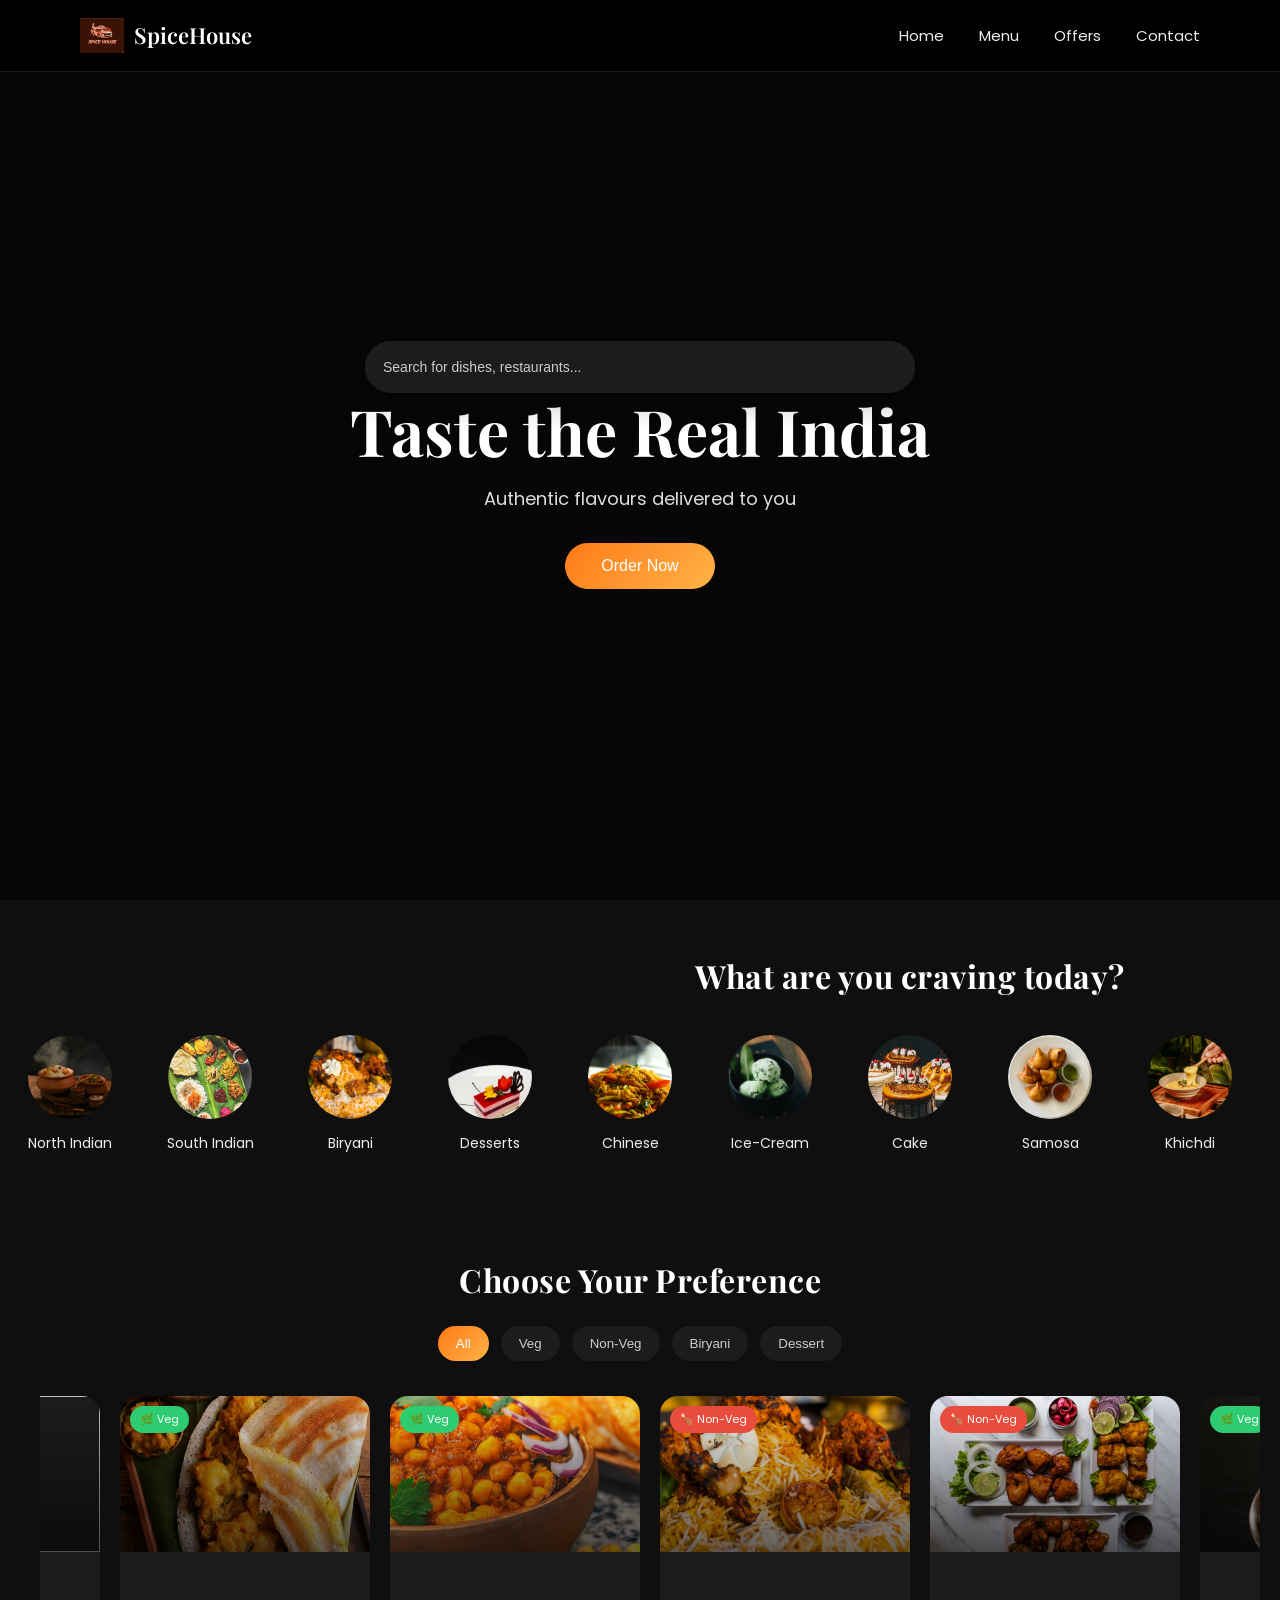
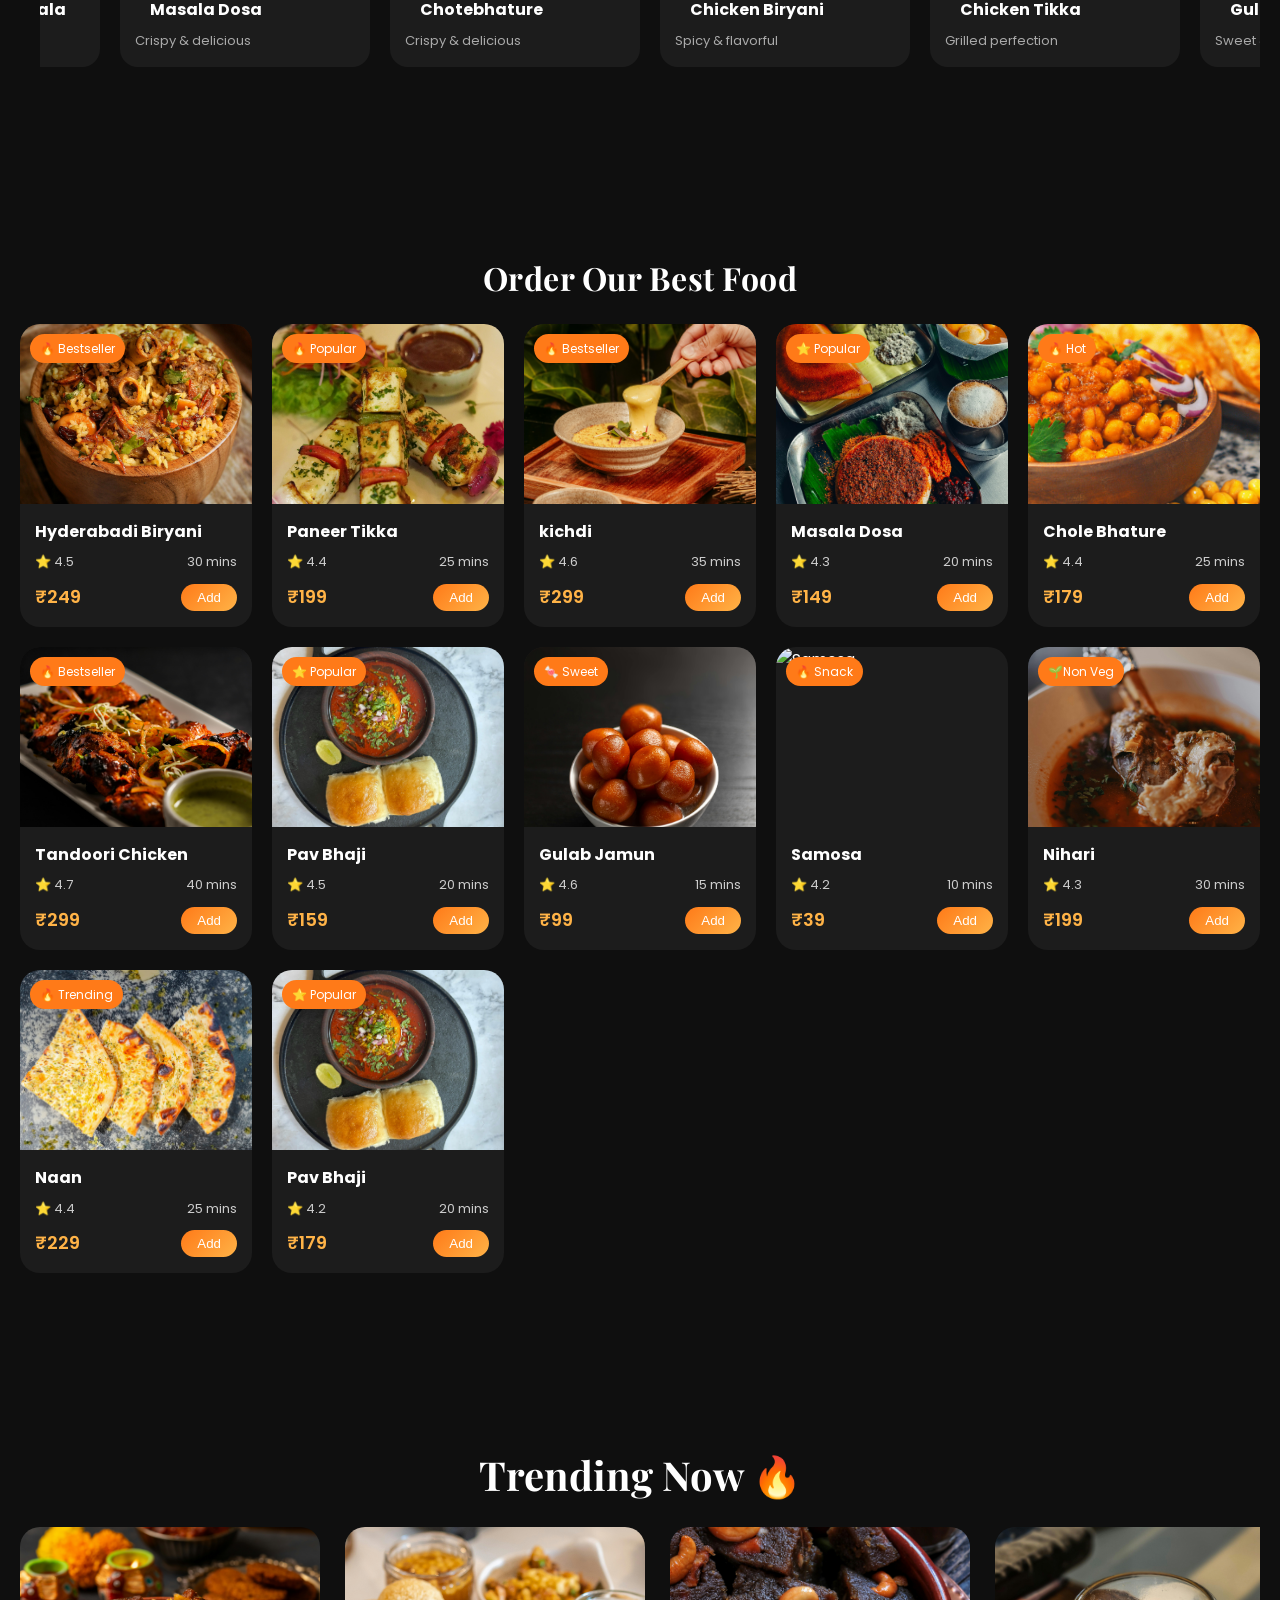
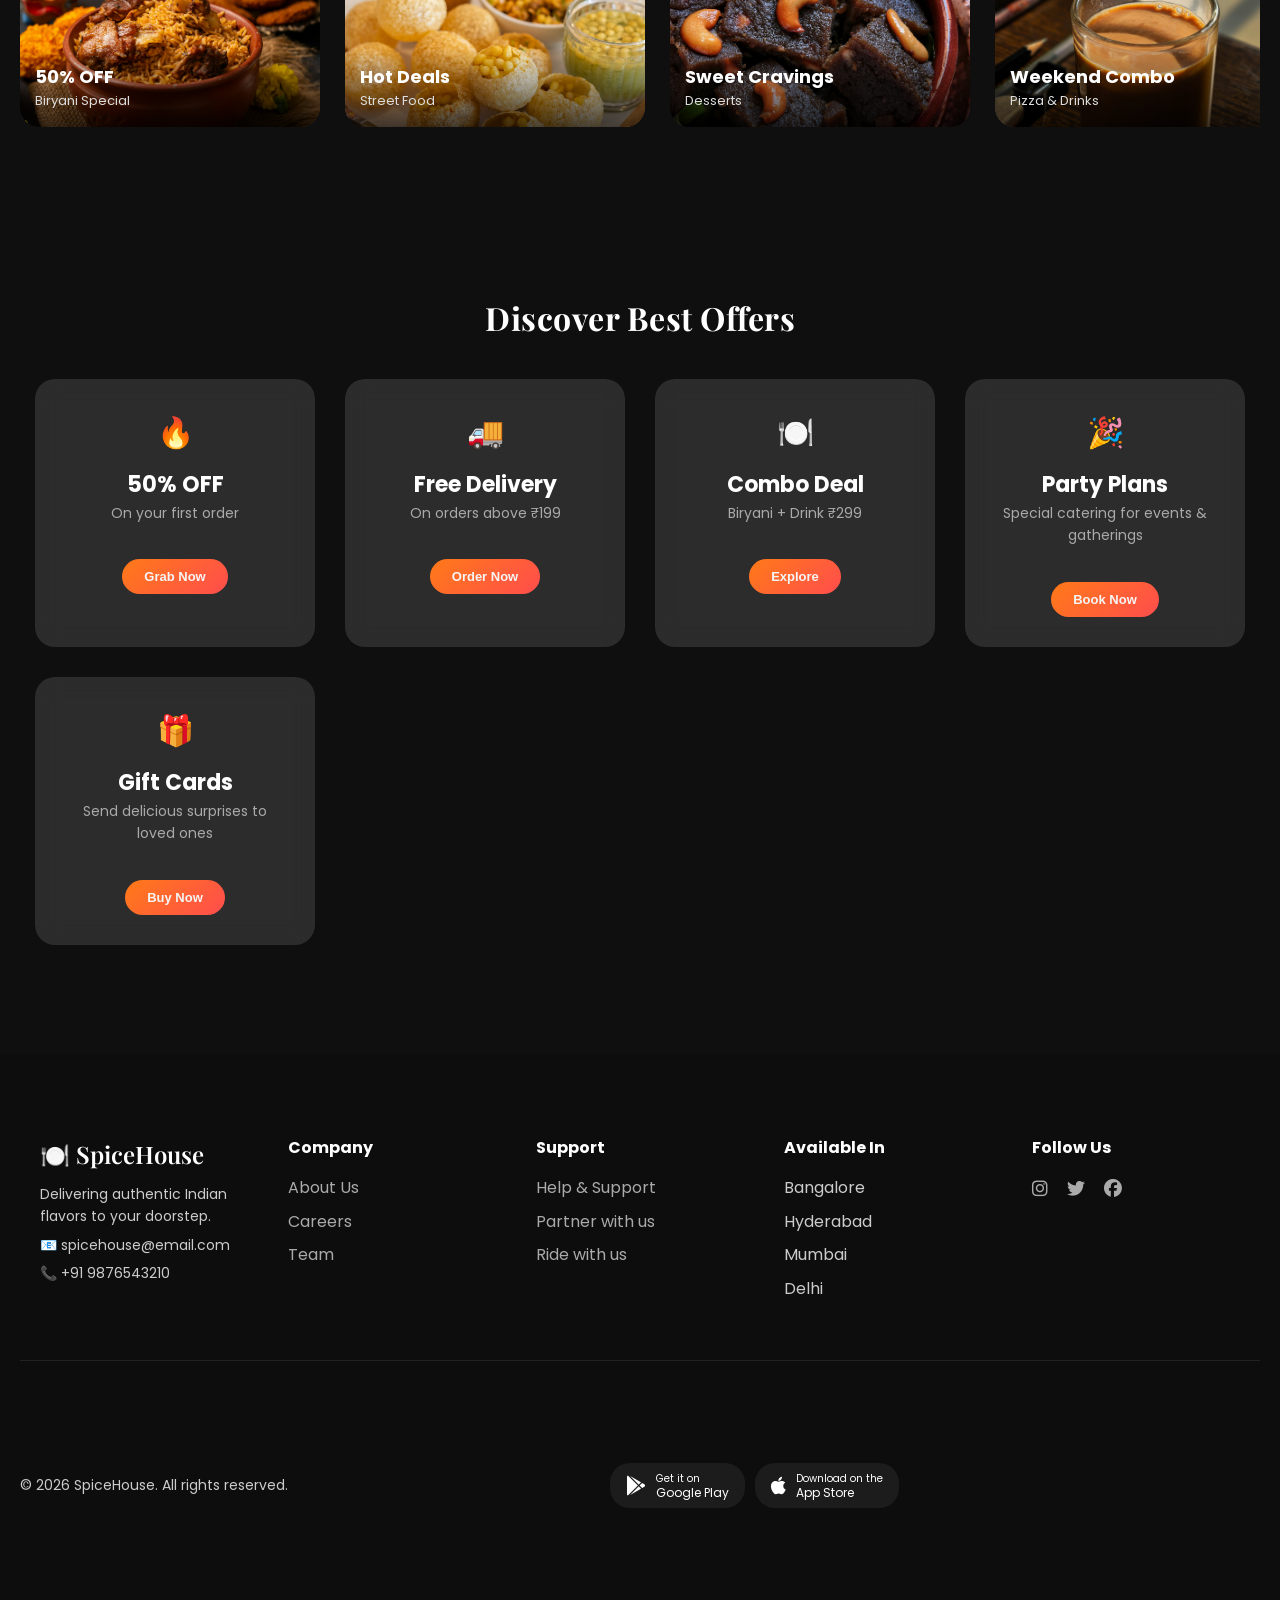
==== commit ffbe67cb: "updated" ====
--- a/index.html
+++ b/index.html
@@ -11,7 +11,7 @@
       href="https://fonts.googleapis.com/css2?family=Poppins:wght@300;400;600&family=Playfair+Display:wght@700&display=swap"
       rel="stylesheet"
     />
-
+    <link rel="stylesheet" href="https://cdnjs.cloudflare.com/ajax/libs/font-awesome/6.5.0/css/all.min.css">
     <link rel="stylesheet" href="style.css" />
   </head>
 
@@ -48,9 +48,7 @@
 
       <div class="hero-content">
         <div class="search-box">
-          <span class="search-icon"></span>
           <input type="text" placeholder="Search for dishes, restaurants..." />
-          <button class="search-btn">Search</button>
         </div>
         <h1>Taste the Real India</h1>
         <p>Authentic flavours delivered to you</p>
@@ -58,8 +56,9 @@
       </div>
     </section>
 
+    <!-- Category -->
     <section class="categories">
-      <div class="container">
+      
         <h2 class="section-title">What are you craving today?</h2>
 
         <div class="category-row">
@@ -106,6 +105,21 @@
           <div class="category">
             <img src="cake2.jpg" alt="Khichdi" />
             <p>Khichdi</p>
+          </div>
+
+          <div class="category">
+            <img src="gulabjamun.jpg" alt="Khichdi" />
+            <p>Gulab Jamun</p>
+          </div>
+
+          <div class="category">
+            <img src="masaladosa.jpg" alt="Khichdi" />
+            <p>Masala Dosa</p>
+          </div>
+
+          <div class="category">
+            <img src="paneer.jpg" alt="Khichdi" />
+            <p>Paneer</p>
           </div>
 
           <div class="category">
@@ -123,10 +137,10 @@
       <!-- FILTER BAR -->
       <div class="filter-bar">
         <button class="filter-chip active" data-filter="all">All</button>
-        <button class="filter-chip" data-filter="veg">🌿 Veg</button>
-        <button class="filter-chip" data-filter="nonveg">🍗 Non-Veg</button>
-        <button class="filter-chip" data-filter="biryani">🍛 Biryani</button>
-        <button class="filter-chip" data-filter="dessert">🍰 Dessert</button>
+        <button class="filter-chip" data-filter="veg">Veg</button>
+        <button class="filter-chip" data-filter="nonveg">Non-Veg</button>
+        <button class="filter-chip" data-filter="biryani">Biryani</button>
+        <button class="filter-chip" data-filter="dessert">Dessert</button>
       </div>
 
       <!-- FOOD GRID -->
@@ -150,6 +164,17 @@
           </div>
           <div class="food-content">
             <h3>Masala Dosa</h3>
+            <p>Crispy & delicious</p>
+          </div>
+        </div>
+
+        <div class="food-item veg">
+          <div class="food-image">
+            <img src="cholebhature.jpg" alt="" />
+            <span class="tag veg-tag">🌿 Veg</span>
+          </div>
+          <div class="food-content">
+            <h3>Chotebhature</h3>
             <p>Crispy & delicious</p>
           </div>
         </div>
@@ -576,13 +601,13 @@
 
         <!-- SOCIAL -->
         <div class="footer-col">
-          <h3>Follow Us</h3>
-          <div class="social-icons">
-            <span>📸</span>
-            <span>🐦</span>
-            <span>📘</span>
-          </div>
-        </div>
+        <h3>Follow Us</h3>
+  <div class="social-icons">
+    <a href="#"><i class="fab fa-instagram"></i></a>
+    <a href="#"><i class="fab fa-twitter"></i></a>
+    <a href="#"><i class="fab fa-facebook"></i></a>
+  </div>
+</div>
       </div>
 
       <!-- BOTTOM -->
@@ -590,10 +615,24 @@
         <p>© 2026 SpiceHouse. All rights reserved.</p>
 
         <div class="app-buttons">
-          <button class="app-btn">📱 Google Play</button>
-          <button class="app-btn">🍎 App Store</button>
-        </div>
-      </div>
+  <a href="#" class="app-btn">
+    <i class="fab fa-google-play"></i>
+    <span>
+      <small>Get it on</small><br>
+      Google Play
+    </span>
+  </a>
+
+  <a href="#" class="app-btn">
+    <i class="fab fa-apple"></i>
+    <span>
+      <small>Download on the</small><br>
+      App Store
+    </span>
+  </a>
+</div>
+
+<section class="best-food reveal"></section>
     </footer>
 
     <script src="script.js"></script>
--- a/style.css
+++ b/style.css
@@ -162,11 +162,11 @@
 }
 
 section {
-  padding: 70px 20px;
+  padding: 60px 20px;
   position: relative;
   z-index: 1;
 
-  margin-bottom: 40px;
+  margin-bottom: 10px;
 }
 section:not(.hero) {
   background: #0f0f0f;
@@ -185,6 +185,7 @@
   overflow: hidden;
   margin-bottom: 40px;
   z-index: 0;
+  width: 100%;
 }
 
 /* VIDEO FIX */
@@ -192,8 +193,8 @@
   position: absolute;
   top: 0;
   left: 0;
-  width: 100%;
-  height: 100%;
+  width: 100vw;
+  height: 100vw;
   object-fit: cover;
   z-index: 0;
   pointer-events: none;
@@ -270,10 +271,11 @@
   margin-right: auto;
   background: rgba(255, 255, 255, 0.1);
   backdrop-filter: blur(12px);
-  border-radius: 50px;
+  border-radius: 30px;
   padding: 6px;
   box-shadow: 0 10px 30px rgba(0, 0, 0, 0.3);
   transition: 0.3s;
+  overflow: hidden;
 }
 
 /* HOVER EFFECT */
@@ -361,6 +363,18 @@
 }
 
 /* CATEGORIES */
+
+.category-row {
+  scroll-snap-type: x mandatory;
+}
+
+.category {
+  scroll-snap-align: start;
+}
+
+.category-row::-webkit-scrollbar {
+  display: none;
+}
 .categories {
   padding: 15px;
   border-radius: 20px;
@@ -368,22 +382,33 @@
   background: #0f0f0f;
   position: relative;
   z-index: 1;
-}
-
-.categories .container {
-  display: flex;
+  min-width: 90px;
+  flex-shrink: 0;
+  display: inline-flex;
   flex-direction: column;
   align-items: center;
+  min-width: 90px;
+  flex-shrink: 0;
+}
+
+.categories .container {
+  display: flex;
+  flex-direction: column;
+  align-items: center;
 }
 
 /* SCROLL ROW */
 .category-row {
   display: flex;
   justify-content: center;
-  gap: 30px;
+  white-space: nowrap;
+  gap: 15px;
   overflow-x: auto;
-  padding-bottom: 10px;
+  padding-bottom: 10px 15px;
   scroll-behavior: smooth;
+  margin-left: -15px;
+  margin-right: -15px;
+  padding-left: 15px;
 }
 
 /* Hide scrollbar (clean look) */
@@ -609,6 +634,13 @@
   flex-wrap: wrap;
 }
 
+.trending-header h2 {
+  font-family: 'Playfair Display', serif;
+  display: flex;
+  justify-content: center;
+  align-items: center;
+}
+
 .gift-image img {
   max-width: 350px;
   border-radius: 20px;
@@ -726,27 +758,44 @@
 
 /* BUTTON */
 .offer-btn {
-  background: white;
-  color: #ff4d4d;
+  background: linear-gradient(135deg, #ff7a18, #ff4d4d);
+  color: whitesmoke;
   border: none;
-  padding: 8px 18px;
-  border-radius: 20px;
+  padding: 10px 22px;
+  border-radius: 30px;
+  font-size: 13px;
+  font-weight: 600;
   cursor: pointer;
-  font-size: 13px;
-  transition: 0.3s;
-}
-
+  position: relative;
+  overflow: hidden;
+  transition: all 0.3s ease;
+}
 /* BUTTON HOVER */
 .offer-btn:hover {
-  background: black;
-  color: white;
-}
-
-/* HOVER EFFECT */
-.offer-card:hover {
-  transform: translateY(-10px) scale(1.03);
-  box-shadow: 0 15px 30px rgba(0, 0, 0, 0.3);
-}
+  transform: translateY(-2px) scale(1.05);
+  background: linear-gradient(135deg,#ff7a18,#ffb347);
+  color: white;
+  box-shadow: 0 8px 20px rgba(0,0,0,0.3);
+}
+.offer-btn:active {
+  transform: scale(0.95);
+}
+
+.offer-btn::after {
+  content: "";
+  position: absolute;
+  width: 0%;
+  height: 100%;
+  background: rgba(255,255,255,0.3);
+  top: 0;
+  left: 0;
+  transition: 0.3s;
+}
+
+.offer-btn:hover::after {
+  width: 100%;
+}
+
 
 /* ================= FILTER SECTION ================= */
 .filter-food {
@@ -786,11 +835,12 @@
 
 /* ================= GRID ================= */
 .food-list {
-  display: grid;
-  grid-template-columns: repeat(auto-fit, minmax(250px, 1fr));
-  gap: 25px;
-  max-width: 1100px;
-  margin: auto;
+  display: flex;
+  gap: 20px;
+  overflow-x: auto;
+  padding: 10px 0;
+  margin-left: 20px;
+  margin-right: 0;
 }
 
 /* ================= CARD ================= */
@@ -801,7 +851,9 @@
   display: flex;
   flex-direction: column;
   transition: 0.3s;
-  height: 100%;
+
+  width: 250px; /* 🔥 fixed size (NOT min-width) */
+  flex: 0 0 auto; /* 🔥 prevents stretch */
 }
 
 /* ================= IMAGE FIX (MAIN FIX) ================= */
@@ -891,6 +943,54 @@
 
 /* FOOTER */
 /* FOOTER */
+
+.social-icons a {
+  color: #aaa;
+  font-size: 18px;
+  margin-right: 15px;
+  transition: 0.3s;
+}
+
+.social-icons a:hover {
+  color: #ff7a18;
+  transform: scale(1.2);
+}
+
+.app-buttons {
+  display: flex;
+  gap: 15px;
+}
+
+/* BUTTON */
+.app-btn {
+  display: flex;
+  align-items: center;
+  gap: 10px;
+  background: #1c1c1c;
+  padding: 10px 15px;
+  border-radius: 10px;
+  color: white;
+  text-decoration: none;
+  transition: 0.3s;
+}
+
+/* ICON */
+.app-btn i {
+  font-size: 20px;
+}
+
+/* TEXT */
+.app-btn span {
+  font-size: 12px;
+  line-height: 1.2;
+}
+
+/* HOVER */
+.app-btn:hover {
+  background: #ff7a18;
+  transform: translateY(-3px);
+}
+
 .footer {
   background: #0d0d0d;
   padding: 80px 20px 40px;
@@ -992,47 +1092,241 @@
 
 /* MOBILE */
 .food-list {
-  grid-template-columns: repeat(auto-fit, minmax(150px, 1fr));
-}
-
-@media (max-width: 768px) {
-  .food-item {
+  grid-template-columns: repeat(auto-fit, minmax(250px, 300px));
+  justify-content: center; /* 🔥 centers items */
+}
+
+html, body {
+  width: 100%;
+  overflow-x: hidden;
+}
+
+/* Mobile Version */
+@media (max-width: 768px) {
+
+  section {
+    padding: 60px 15px; /* 🔥 reduce spacing */
+  }
+
+  .section-title {
+    font-size: 24px;
+  }
+
+}
+
+@media (max-width: 768px) {
+
+  .navbar {
+    padding: 15px;
+  }
+
+  .logo {
+    font-size: 18px;
+  }
+
+}
+
+@media (max-width: 768px) {
+
+  .hero-content h1 {
+    font-size: 32px;
+    line-height: 1.3;
+  }
+
+  .hero-content p {
+    font-size: 14px;
+  }
+
+}
+
+@media (max-width: 768px) {
+
+  .search-box {
+    width: 95%;
+    padding: 10px 12px;
+    border-radius: 25px;
+  }
+
+  .search-box input {
+    font-size: 13px;
+  }
+
+}
+
+@media (max-width: 768px) {
+
+  .category-row {
+    gap: 15px;
+  }
+
+  .category img {
+    width: 70px;
+    height: 70px;
+  }
+
+}
+
+@media (max-width: 768px) {
+
+  .food-container {
+    grid-template-columns: 1fr; /* 🔥 stack */
+  }
+
+  .food-card {
     max-width: 100%;
   }
-}
-.trend-card {
-  min-width: 250px;
-}
-
-@media (max-width: 768px) {
+
+}
+
+@media (max-width: 768px) {
+
+  .filter-buttons {
+    display: flex;
+    flex-wrap: wrap;
+    justify-content: center;
+    gap: 8px;
+  }
+
+  .filter-btn {
+    padding: 2px 5px;
+    font-size: 5px;
+    border-radius: 10px;
+  }
+
+}
+
+@media (max-width: 768px) {
+
   .trend-card {
-    min-width: 200px;
-    height: 160px;
-  }
-}
-
-/* MOBILE NAV FIX */
-@media (max-width: 768px) {
-  .navbar {
-    padding: 15px 20px;
-  }
-
-  .nav-links {
-    transition: 0.3s ease;
-  }
-
-  .nav-links.active {
-    animation: slideDown 0.3s ease forwards;
-  }
-
-  @keyframes slideDown {
-    from {
-      opacity: 0;
-      transform: translateY(-20px);
-    }
-    to {
-      opacity: 1;
-      transform: translateY(0);
-    }
-  }
-}
+    min-width: 180px;
+    height: 140px;
+  }
+
+}
+
+@media (max-width: 768px) {
+
+  .offer-container {
+    grid-template-columns: 1fr;
+  }
+
+}
+
+@media (max-width: 768px) {
+
+  .footer-container {
+    grid-template-columns: 1fr;
+    text-align: center;
+  }
+
+  .social-icons {
+    justify-content: center;
+  }
+
+}
+
+/* Animation */
+/* STAGGER BASE */
+.reveal {
+  opacity: 0;
+  transform: translateY(60px) scale(0.98);
+  transition: 
+    opacity 0.6s ease,
+    transform 0.6s ease;
+  will-change: transform, opacity;
+}
+
+/* ACTIVE */
+.reveal.active {
+  opacity: 1;
+  transform: translateY(0) scale(1);
+}
+
+.food-card {
+  transition: 
+    transform 0.4s cubic-bezier(.2,.8,.2,1),
+    box-shadow 0.4s ease;
+  transform-origin: center;
+}
+
+.food-card:hover {
+  transform: translateY(-14px) scale(1.05);
+  box-shadow: 0 30px 60px rgba(0,0,0,0.6);
+}
+
+/* IMAGE DEPTH */
+.food-img img {
+  transition: transform 0.5s ease;
+}
+
+.food-card:hover img {
+  transform: scale(1.12);
+}
+
+.offer-btn {
+  position: relative;
+  overflow: hidden;
+  transition: all 0.25s ease;
+}
+
+/* GLOW HOVER */
+.offer-btn:hover {
+  transform: translateY(-3px);
+  box-shadow: 0 10px 25px rgba(255,122,24,0.5);
+}
+
+/* PRESS EFFECT */
+.offer-btn:active {
+  transform: scale(0.92);
+}
+
+/* LIGHT SWEEP EFFECT */
+.offer-btn::before {
+  content: "";
+  position: absolute;
+  top: 0;
+  left: -100%;
+  width: 60%;
+  height: 100%;
+  background: linear-gradient(
+    120deg,
+    transparent,
+    rgba(255,255,255,0.4),
+    transparent
+  );
+  transition: 0.5s;
+}
+
+.offer-btn:hover::before {
+  left: 120%;
+}
+
+.category {
+  transition: transform 0.25s ease, box-shadow 0.25s ease;
+}
+
+.category:hover {
+  transform: translateY(-8px) scale(1.12);
+  box-shadow: 0 10px 25px rgba(0,0,0,0.4);
+}
+
+#navbar {
+  transition: all 0.3s ease;
+}
+
+body {
+  opacity: 0;
+  transform: scale(1.02);
+  animation: pageLoad 0.8s ease forwards;
+}
+
+@keyframes pageLoad {
+  to {
+    opacity: 1;
+    transform: scale(1);
+  }
+}
+
+html {
+  scroll-behavior: smooth;
+}
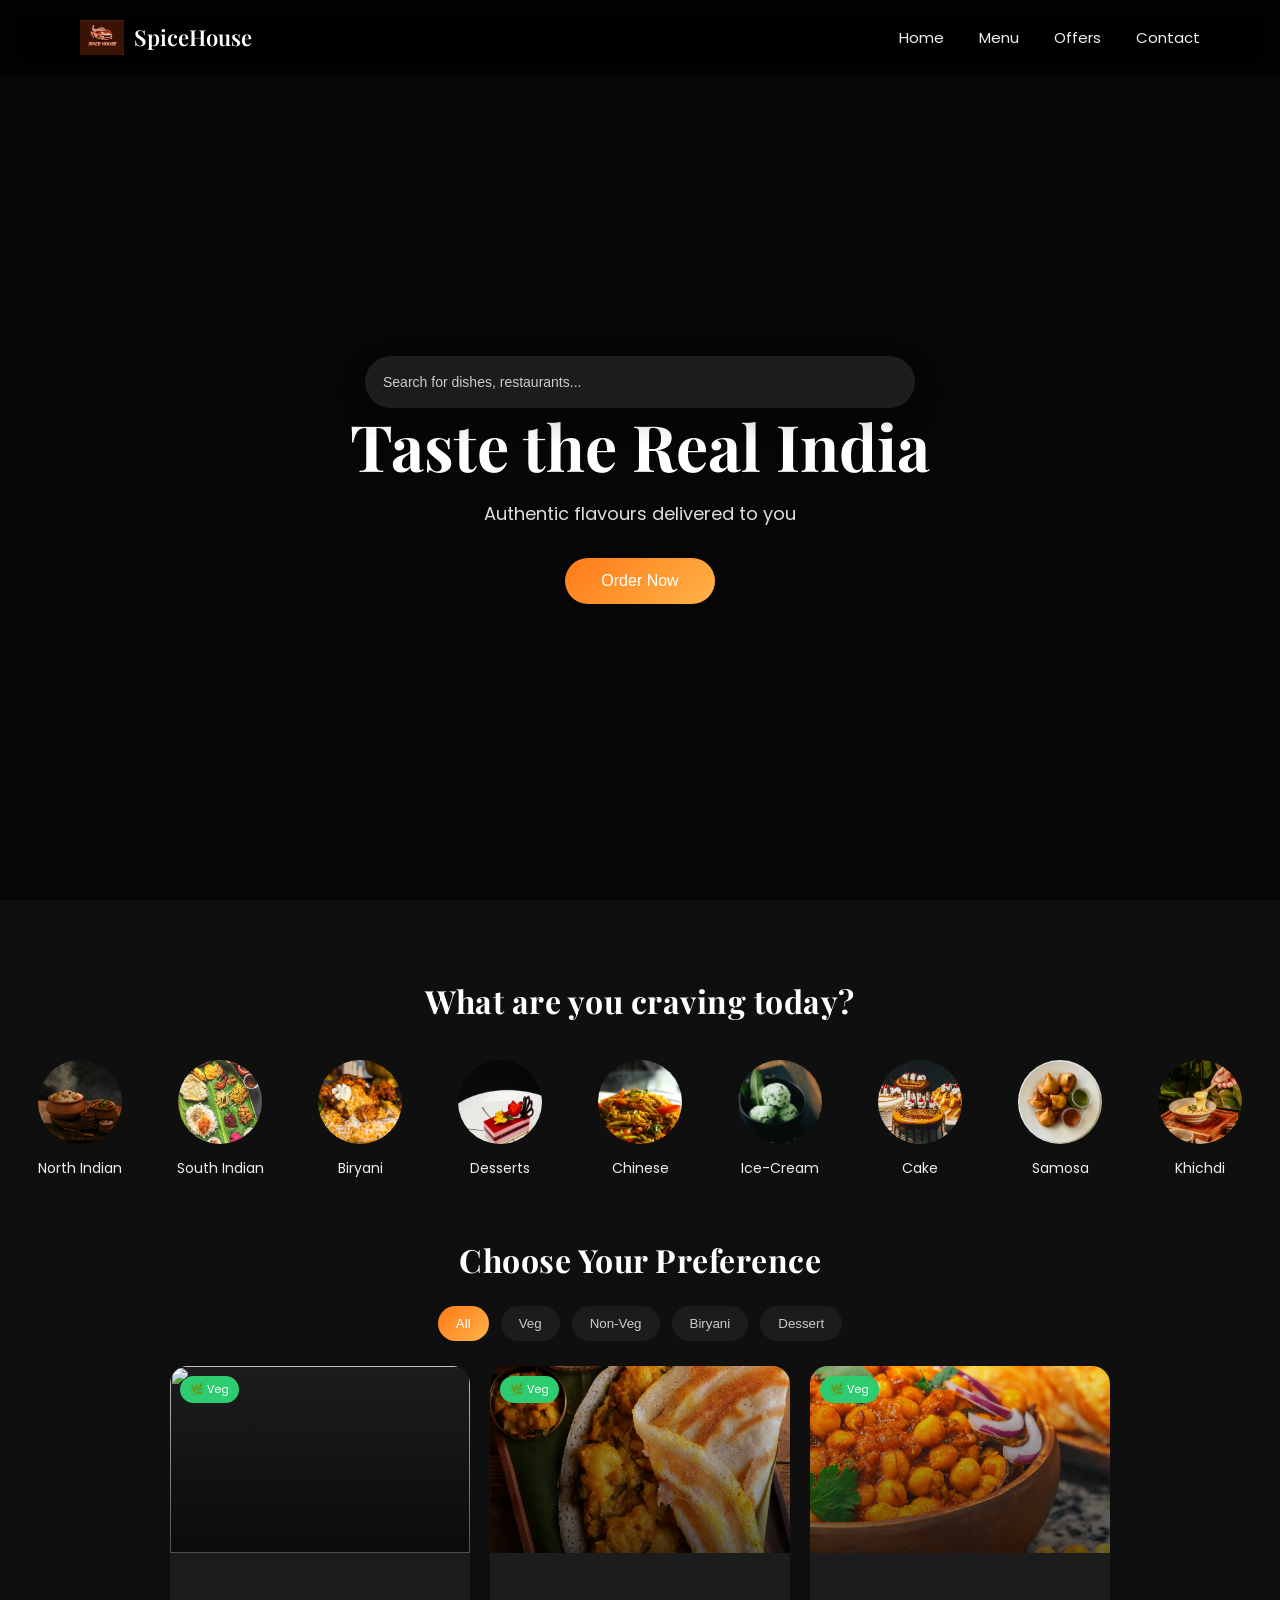
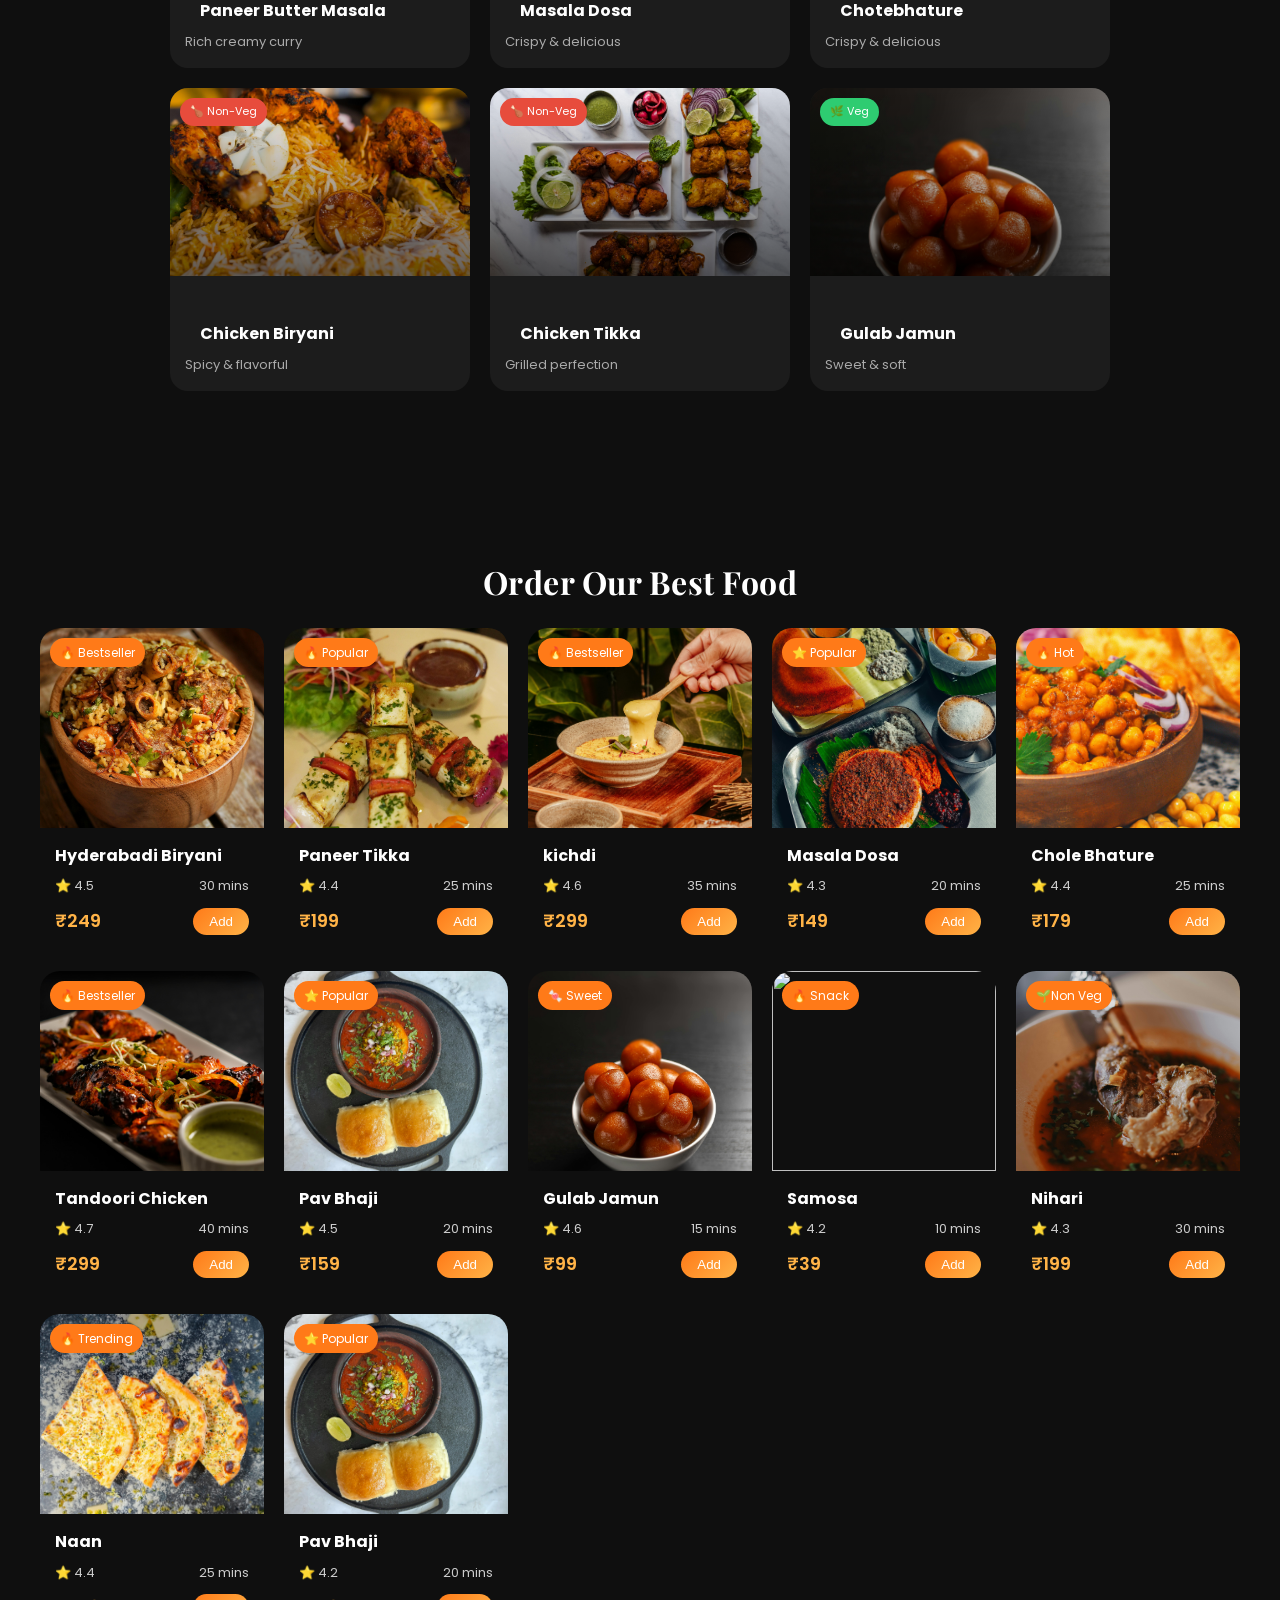
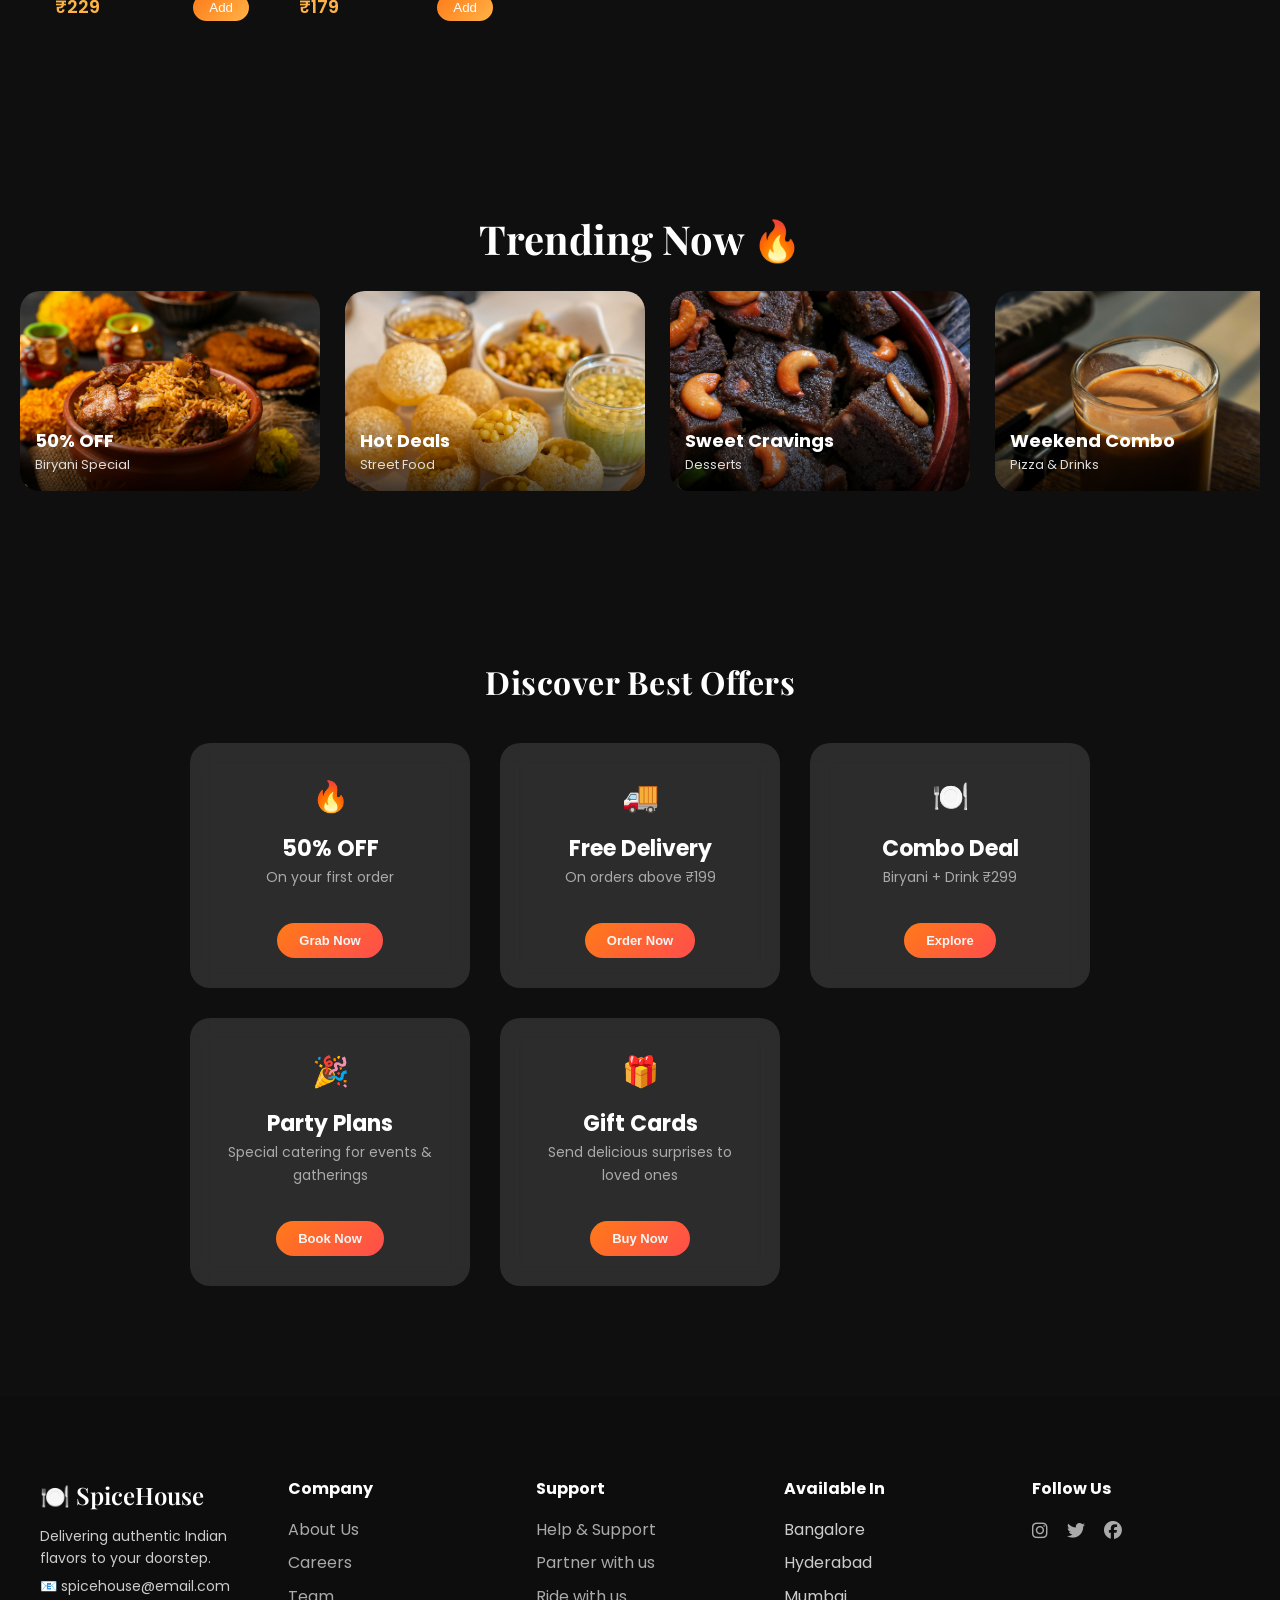
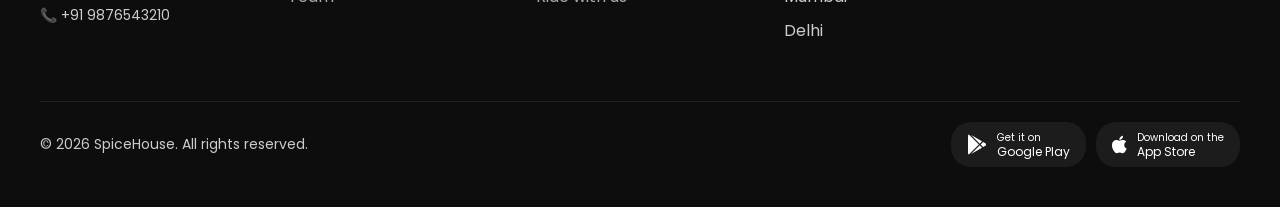
==== commit 3b9a87fa: "add" ====
--- a/index.html
+++ b/index.html
@@ -11,32 +11,32 @@
       href="https://fonts.googleapis.com/css2?family=Poppins:wght@300;400;600&family=Playfair+Display:wght@700&display=swap"
       rel="stylesheet"
     />
-    <link rel="stylesheet" href="https://cdnjs.cloudflare.com/ajax/libs/font-awesome/6.5.0/css/all.min.css">
+    <link
+      rel="stylesheet"
+      href="https://cdnjs.cloudflare.com/ajax/libs/font-awesome/6.5.0/css/all.min.css"
+    />
     <link rel="stylesheet" href="style.css" />
   </head>
 
   <body>
     <!-- NAVBAR -->
-    <header class="header">
-      <nav class="navbar container">
-        <!-- Logo -->
+    <nav id="navbar" class="navbar">
+      <div class="container nav-wrapper">
         <div class="logo">
           <img src="Screenshot 2026-04-11 002611.png" alt="logo" />
           <span>SpiceHouse</span>
         </div>
 
-        <!-- Nav Links -->
         <ul class="nav-links" id="nav-links">
-          <li><a href="#home">Home</a></li>
-          <li><a href="#best-food">Menu</a></li>
-          <li><a href="#offers">Offers</a></li>
-          <li><a href="#partners">Contact</a></li>
+          <li><a href="#">Home</a></li>
+          <li><a href="#">Menu</a></li>
+          <li><a href="#">Offers</a></li>
+          <li><a href="#">Contact</a></li>
         </ul>
 
-        <!-- Mobile Toggle -->
         <div class="menu-toggle" id="menu-toggle">☰</div>
-      </nav>
-    </header>
+      </div>
+    </nav>
 
     <!-- HERO -->
     <section class="hero">
@@ -47,18 +47,23 @@
       <div class="overlay"></div>
 
       <div class="hero-content">
-        <div class="search-box">
-          <input type="text" placeholder="Search for dishes, restaurants..." />
-        </div>
-        <h1>Taste the Real India</h1>
-        <p>Authentic flavours delivered to you</p>
-        <button class="btn-primary">Order Now</button>
+        <div class="container">
+          <div class="search-box">
+            <input
+              type="text"
+              placeholder="Search for dishes, restaurants..."
+            />
+          </div>
+          <h1>Taste the Real India</h1>
+          <p>Authentic flavours delivered to you</p>
+          <button class="btn-primary">Order Now</button>
+        </div>
       </div>
     </section>
 
     <!-- Category -->
     <section class="categories">
-      
+      <div class="container">
         <h2 class="section-title">What are you craving today?</h2>
 
         <div class="category-row">
@@ -108,17 +113,17 @@
           </div>
 
           <div class="category">
-            <img src="gulabjamun.jpg" alt="Khichdi" />
+            <img src="gulabjamun.jpg" alt="Gulab Jamun" />
             <p>Gulab Jamun</p>
           </div>
 
           <div class="category">
-            <img src="masaladosa.jpg" alt="Khichdi" />
+            <img src="masaladosa.jpg" alt="Masala Dosa" />
             <p>Masala Dosa</p>
           </div>
 
           <div class="category">
-            <img src="paneer.jpg" alt="Khichdi" />
+            <img src="paneer.jpg" alt="Paneer" />
             <p>Paneer</p>
           </div>
 
@@ -132,83 +137,85 @@
 
     <!-- Filter -->
     <section id="filter" class="filter-food">
-      <h2 class="section-title">Choose Your Preference</h2>
-
-      <!-- FILTER BAR -->
-      <div class="filter-bar">
-        <button class="filter-chip active" data-filter="all">All</button>
-        <button class="filter-chip" data-filter="veg">Veg</button>
-        <button class="filter-chip" data-filter="nonveg">Non-Veg</button>
-        <button class="filter-chip" data-filter="biryani">Biryani</button>
-        <button class="filter-chip" data-filter="dessert">Dessert</button>
-      </div>
-
-      <!-- FOOD GRID -->
-      <div class="food-list">
-        <!-- CARD -->
-        <div class="food-item veg">
-          <div class="food-image">
-            <img src="paneer.jpg" alt="" />
-            <span class="tag veg-tag">🌿 Veg</span>
-          </div>
-          <div class="food-content">
-            <h3>Paneer Butter Masala</h3>
-            <p>Rich creamy curry</p>
-          </div>
-        </div>
-
-        <div class="food-item veg">
-          <div class="food-image">
-            <img src="dosa.jpg" alt="" />
-            <span class="tag veg-tag">🌿 Veg</span>
-          </div>
-          <div class="food-content">
-            <h3>Masala Dosa</h3>
-            <p>Crispy & delicious</p>
-          </div>
-        </div>
-
-        <div class="food-item veg">
-          <div class="food-image">
-            <img src="cholebhature.jpg" alt="" />
-            <span class="tag veg-tag">🌿 Veg</span>
-          </div>
-          <div class="food-content">
-            <h3>Chotebhature</h3>
-            <p>Crispy & delicious</p>
-          </div>
-        </div>
-
-        <div class="food-item nonveg biryani">
-          <div class="food-image">
-            <img src="biryani.jpg" alt="" />
-            <span class="tag nonveg-tag">🍗 Non-Veg</span>
-          </div>
-          <div class="food-content">
-            <h3>Chicken Biryani</h3>
-            <p>Spicy & flavorful</p>
-          </div>
-        </div>
-
-        <div class="food-item nonveg">
-          <div class="food-image">
-            <img src="tikka.jpg" alt="" />
-            <span class="tag nonveg-tag">🍗 Non-Veg</span>
-          </div>
-          <div class="food-content">
-            <h3>Chicken Tikka</h3>
-            <p>Grilled perfection</p>
-          </div>
-        </div>
-
-        <div class="food-item veg dessert">
-          <div class="food-image">
-            <img src="gulabjamun.jpg" alt="" />
-            <span class="tag veg-tag">🌿 Veg</span>
-          </div>
-          <div class="food-content">
-            <h3>Gulab Jamun</h3>
-            <p>Sweet & soft</p>
+      <div class="container">
+        <h2 class="section-title">Choose Your Preference</h2>
+
+        <!-- FILTER BAR -->
+        <div class="filter-bar">
+          <button class="filter-chip active" data-filter="all">All</button>
+          <button class="filter-chip" data-filter="veg">Veg</button>
+          <button class="filter-chip" data-filter="nonveg">Non-Veg</button>
+          <button class="filter-chip" data-filter="biryani">Biryani</button>
+          <button class="filter-chip" data-filter="dessert">Dessert</button>
+        </div>
+
+        <!-- FOOD GRID -->
+        <div class="food-list">
+          <!-- CARD -->
+          <div class="food-item veg">
+            <div class="food-image">
+              <img src="paneer.jpg" alt="" />
+              <span class="tag veg-tag">🌿 Veg</span>
+            </div>
+            <div class="food-content">
+              <h3>Paneer Butter Masala</h3>
+              <p>Rich creamy curry</p>
+            </div>
+          </div>
+
+          <div class="food-item veg">
+            <div class="food-image">
+              <img src="dosa.jpg" alt="" />
+              <span class="tag veg-tag">🌿 Veg</span>
+            </div>
+            <div class="food-content">
+              <h3>Masala Dosa</h3>
+              <p>Crispy & delicious</p>
+            </div>
+          </div>
+
+          <div class="food-item veg">
+            <div class="food-image">
+              <img src="cholebhature.jpg" alt="" />
+              <span class="tag veg-tag">🌿 Veg</span>
+            </div>
+            <div class="food-content">
+              <h3>Chotebhature</h3>
+              <p>Crispy & delicious</p>
+            </div>
+          </div>
+
+          <div class="food-item nonveg biryani">
+            <div class="food-image">
+              <img src="biryani.jpg" alt="" />
+              <span class="tag nonveg-tag">🍗 Non-Veg</span>
+            </div>
+            <div class="food-content">
+              <h3>Chicken Biryani</h3>
+              <p>Spicy & flavorful</p>
+            </div>
+          </div>
+
+          <div class="food-item nonveg">
+            <div class="food-image">
+              <img src="tikka.jpg" alt="" />
+              <span class="tag nonveg-tag">🍗 Non-Veg</span>
+            </div>
+            <div class="food-content">
+              <h3>Chicken Tikka</h3>
+              <p>Grilled perfection</p>
+            </div>
+          </div>
+
+          <div class="food-item veg dessert">
+            <div class="food-image">
+              <img src="gulabjamun.jpg" alt="" />
+              <span class="tag veg-tag">🌿 Veg</span>
+            </div>
+            <div class="food-content">
+              <h3>Gulab Jamun</h3>
+              <p>Sweet & soft</p>
+            </div>
           </div>
         </div>
       </div>
@@ -216,232 +223,225 @@
 
     <!-- BEST FOOD -->
     <section id="best-food" class="best-food">
-      <h2 class="section-title">Order Our Best Food</h2>
-      <div class="food-container">
-        <div class="food-card">
-          <div class="food-img">
-            <img src="hyderbiri.jpg" />
-            <span class="badge">🔥 Bestseller</span>
-          </div>
-
-          <div class="food-info">
-            <h3>Hyderabadi Biryani</h3>
-            <div class="food-meta">
-              <span>⭐ 4.5</span>
-              <span>30 mins</span>
-            </div>
-            <div class="food-bottom">
-              <p class="price">₹249</p>
-              <button class="add-btn">Add</button>
-            </div>
-          </div>
-        </div>
-
-        <div class="food-card">
-          <div class="food-img">
-            <img src="paneertikka.jpg" />
-            <span class="badge">🔥 Popular</span>
-          </div>
-
-          <div class="food-info">
-            <h3>Paneer Tikka</h3>
-            <div class="food-meta">
-              <span>⭐ 4.4</span>
-              <span>25 mins</span>
-            </div>
-            <div class="food-bottom">
-              <p class="price">₹199</p>
-              <button class="add-btn">Add</button>
-            </div>
-          </div>
-        </div>
-
-        <!-- Butter Chicken -->
-        <div class="food-card">
-          <div class="food-img">
-            <img src="cake2.jpg" alt="Butter Chicken" />
-            <span class="badge">🔥 Bestseller</span>
-          </div>
-          <div class="food-info">
-            <h3>kichdi</h3>
-            <div class="food-meta">
-              <span>⭐ 4.6</span>
-              <span>35 mins</span>
-            </div>
-            <div class="food-bottom">
-              <p class="price">₹299</p>
-              <button class="add-btn">Add</button>
-            </div>
-          </div>
-        </div>
-
-        <!-- Masala Dosa -->
-        <div class="food-card">
-          <div class="food-img">
-            <img src="masaladosa.jpg" alt="Masala Dosa" />
-            <span class="badge">⭐ Popular</span>
-          </div>
-          <div class="food-info">
-            <h3>Masala Dosa</h3>
-            <div class="food-meta">
-              <span>⭐ 4.3</span>
-              <span>20 mins</span>
-            </div>
-            <div class="food-bottom">
-              <p class="price">₹149</p>
-              <button class="add-btn">Add</button>
-            </div>
-          </div>
-        </div>
-
-        <!-- Chole Bhature -->
-        <div class="food-card">
-          <div class="food-img">
-            <img src="cholebhature.jpg" alt="Chole Bhature" />
-            <span class="badge">🔥 Hot</span>
-          </div>
-          <div class="food-info">
-            <h3>Chole Bhature</h3>
-            <div class="food-meta">
-              <span>⭐ 4.4</span>
-              <span>25 mins</span>
-            </div>
-            <div class="food-bottom">
-              <p class="price">₹179</p>
-              <button class="add-btn">Add</button>
-            </div>
-          </div>
-        </div>
-
-        <!-- Tandoori Chicken -->
-        <div class="food-card">
-          <div class="food-img">
-            <img src="tandoori.jpg" alt="Tandoori Chicken" />
-            <span class="badge">🔥 Bestseller</span>
-          </div>
-          <div class="food-info">
-            <h3>Tandoori Chicken</h3>
-            <div class="food-meta">
-              <span>⭐ 4.7</span>
-              <span>40 mins</span>
-            </div>
-            <div class="food-bottom">
-              <p class="price">₹299</p>
-              <button class="add-btn">Add</button>
-            </div>
-          </div>
-        </div>
-
-        <!-- Pav Bhaji -->
-        <div class="food-card">
-          <div class="food-img">
-            <img src="pavbhaji.jpg" alt="Pav Bhaji" />
-            <span class="badge">⭐ Popular</span>
-          </div>
-          <div class="food-info">
-            <h3>Pav Bhaji</h3>
-            <div class="food-meta">
-              <span>⭐ 4.5</span>
-              <span>20 mins</span>
-            </div>
-            <div class="food-bottom">
-              <p class="price">₹159</p>
-              <button class="add-btn">Add</button>
-            </div>
-          </div>
-        </div>
-
-        <!-- Gulab Jamun -->
-        <div class="food-card">
-          <div class="food-img">
-            <img src="gulabjamun.jpg" alt="Gulab Jamun" />
-            <span class="badge">🍬 Sweet</span>
-          </div>
-          <div class="food-info">
-            <h3>Gulab Jamun</h3>
-            <div class="food-meta">
-              <span>⭐ 4.6</span>
-              <span>15 mins</span>
-            </div>
-            <div class="food-bottom">
-              <p class="price">₹99</p>
-              <button class="add-btn">Add</button>
-            </div>
-          </div>
-        </div>
-
-        <!-- Samosa -->
-        <div class="food-card">
-          <div class="food-img">
-            <img src="samosa.jpg" alt="Samosa" />
-            <span class="badge">🔥 Snack</span>
-          </div>
-          <div class="food-info">
-            <h3>Samosa</h3>
-            <div class="food-meta">
-              <span>⭐ 4.2</span>
-              <span>10 mins</span>
-            </div>
-            <div class="food-bottom">
-              <p class="price">₹39</p>
-              <button class="add-btn">Add</button>
-            </div>
-          </div>
-        </div>
-
-        <!-- Veg Biryani -->
-        <div class="food-card">
-          <div class="food-img">
-            <img src="cake3.jpg" alt="Veg Biryani" />
-            <span class="badge">🌱Non Veg</span>
-          </div>
-          <div class="food-info">
-            <h3>Nihari</h3>
-            <div class="food-meta">
-              <span>⭐ 4.3</span>
-              <span>30 mins</span>
-            </div>
-            <div class="food-bottom">
-              <p class="price">₹199</p>
-              <button class="add-btn">Add</button>
-            </div>
-          </div>
-        </div>
-
-        <!-- Chicken Fried Rice -->
-        <div class="food-card">
-          <div class="food-img">
-            <img src="naan.jpg" alt="Chicken Fried Rice" />
-            <span class="badge">🔥 Trending</span>
-          </div>
-          <div class="food-info">
-            <h3>Naan</h3>
-            <div class="food-meta">
-              <span>⭐ 4.4</span>
-              <span>25 mins</span>
-            </div>
-            <div class="food-bottom">
-              <p class="price">₹229</p>
-              <button class="add-btn">Add</button>
-            </div>
-          </div>
-        </div>
-
-        <!-- Hakka Noodles -->
-        <div class="food-card">
-          <div class="food-img">
-            <img src="pavbhaji.jpg" alt="Hakka Noodles" />
-            <span class="badge">⭐ Popular</span>
-          </div>
-          <div class="food-info">
-            <h3>Pav Bhaji</h3>
-            <div class="food-meta">
-              <span>⭐ 4.2</span>
-              <span>20 mins</span>
-            </div>
-            <div class="food-bottom">
-              <p class="price">₹179</p>
-              <button class="add-btn">Add</button>
+      <div class="container">
+        <h2 class="section-title">Order Our Best Food</h2>
+
+        <div class="food-container">
+          <div class="food-card">
+            <div class="food-img">
+              <img src="hyderbiri.jpg" />
+              <span class="badge">🔥 Bestseller</span>
+            </div>
+
+            <div class="food-info">
+              <h3>Hyderabadi Biryani</h3>
+              <div class="food-meta">
+                <span>⭐ 4.5</span>
+                <span>30 mins</span>
+              </div>
+              <div class="food-bottom">
+                <p class="price">₹249</p>
+                <button class="add-btn">Add</button>
+              </div>
+            </div>
+          </div>
+
+          <div class="food-card">
+            <div class="food-img">
+              <img src="paneertikka.jpg" />
+              <span class="badge">🔥 Popular</span>
+            </div>
+
+            <div class="food-info">
+              <h3>Paneer Tikka</h3>
+              <div class="food-meta">
+                <span>⭐ 4.4</span>
+                <span>25 mins</span>
+              </div>
+              <div class="food-bottom">
+                <p class="price">₹199</p>
+                <button class="add-btn">Add</button>
+              </div>
+            </div>
+          </div>
+
+          <div class="food-card">
+            <div class="food-img">
+              <img src="cake2.jpg" />
+              <span class="badge">🔥 Bestseller</span>
+            </div>
+            <div class="food-info">
+              <h3>kichdi</h3>
+              <div class="food-meta">
+                <span>⭐ 4.6</span>
+                <span>35 mins</span>
+              </div>
+              <div class="food-bottom">
+                <p class="price">₹299</p>
+                <button class="add-btn">Add</button>
+              </div>
+            </div>
+          </div>
+
+          <div class="food-card">
+            <div class="food-img">
+              <img src="masaladosa.jpg" />
+              <span class="badge">⭐ Popular</span>
+            </div>
+            <div class="food-info">
+              <h3>Masala Dosa</h3>
+              <div class="food-meta">
+                <span>⭐ 4.3</span>
+                <span>20 mins</span>
+              </div>
+              <div class="food-bottom">
+                <p class="price">₹149</p>
+                <button class="add-btn">Add</button>
+              </div>
+            </div>
+          </div>
+
+          <div class="food-card">
+            <div class="food-img">
+              <img src="cholebhature.jpg" />
+              <span class="badge">🔥 Hot</span>
+            </div>
+            <div class="food-info">
+              <h3>Chole Bhature</h3>
+              <div class="food-meta">
+                <span>⭐ 4.4</span>
+                <span>25 mins</span>
+              </div>
+              <div class="food-bottom">
+                <p class="price">₹179</p>
+                <button class="add-btn">Add</button>
+              </div>
+            </div>
+          </div>
+
+          <div class="food-card">
+            <div class="food-img">
+              <img src="tandoori.jpg" />
+              <span class="badge">🔥 Bestseller</span>
+            </div>
+            <div class="food-info">
+              <h3>Tandoori Chicken</h3>
+              <div class="food-meta">
+                <span>⭐ 4.7</span>
+                <span>40 mins</span>
+              </div>
+              <div class="food-bottom">
+                <p class="price">₹299</p>
+                <button class="add-btn">Add</button>
+              </div>
+            </div>
+          </div>
+
+          <div class="food-card">
+            <div class="food-img">
+              <img src="pavbhaji.jpg" />
+              <span class="badge">⭐ Popular</span>
+            </div>
+            <div class="food-info">
+              <h3>Pav Bhaji</h3>
+              <div class="food-meta">
+                <span>⭐ 4.5</span>
+                <span>20 mins</span>
+              </div>
+              <div class="food-bottom">
+                <p class="price">₹159</p>
+                <button class="add-btn">Add</button>
+              </div>
+            </div>
+          </div>
+
+          <div class="food-card">
+            <div class="food-img">
+              <img src="gulabjamun.jpg" />
+              <span class="badge">🍬 Sweet</span>
+            </div>
+            <div class="food-info">
+              <h3>Gulab Jamun</h3>
+              <div class="food-meta">
+                <span>⭐ 4.6</span>
+                <span>15 mins</span>
+              </div>
+              <div class="food-bottom">
+                <p class="price">₹99</p>
+                <button class="add-btn">Add</button>
+              </div>
+            </div>
+          </div>
+
+          <div class="food-card">
+            <div class="food-img">
+              <img src="samosa.jpg" />
+              <span class="badge">🔥 Snack</span>
+            </div>
+            <div class="food-info">
+              <h3>Samosa</h3>
+              <div class="food-meta">
+                <span>⭐ 4.2</span>
+                <span>10 mins</span>
+              </div>
+              <div class="food-bottom">
+                <p class="price">₹39</p>
+                <button class="add-btn">Add</button>
+              </div>
+            </div>
+          </div>
+
+          <div class="food-card">
+            <div class="food-img">
+              <img src="cake3.jpg" />
+              <span class="badge">🌱Non Veg</span>
+            </div>
+            <div class="food-info">
+              <h3>Nihari</h3>
+              <div class="food-meta">
+                <span>⭐ 4.3</span>
+                <span>30 mins</span>
+              </div>
+              <div class="food-bottom">
+                <p class="price">₹199</p>
+                <button class="add-btn">Add</button>
+              </div>
+            </div>
+          </div>
+
+          <div class="food-card">
+            <div class="food-img">
+              <img src="naan.jpg" />
+              <span class="badge">🔥 Trending</span>
+            </div>
+            <div class="food-info">
+              <h3>Naan</h3>
+              <div class="food-meta">
+                <span>⭐ 4.4</span>
+                <span>25 mins</span>
+              </div>
+              <div class="food-bottom">
+                <p class="price">₹229</p>
+                <button class="add-btn">Add</button>
+              </div>
+            </div>
+          </div>
+
+          <div class="food-card">
+            <div class="food-img">
+              <img src="pavbhaji.jpg" />
+              <span class="badge">⭐ Popular</span>
+            </div>
+            <div class="food-info">
+              <h3>Pav Bhaji</h3>
+              <div class="food-meta">
+                <span>⭐ 4.2</span>
+                <span>20 mins</span>
+              </div>
+              <div class="food-bottom">
+                <p class="price">₹179</p>
+                <button class="add-btn">Add</button>
+              </div>
             </div>
           </div>
         </div>
@@ -450,61 +450,66 @@
 
     <!-- TRENDING -->
     <section class="trending">
-      <div class="trending-header">
-        <h2>Trending Now 🔥</h2>
-      </div>
-
-      <div class="trending-row" id="scrollRow">
-        <div class="trend-card">
-          <img src="food1.jpg" alt="" />
-          <div class="trend-info">
-            <h3>50% OFF</h3>
-            <p>Biryani Special</p>
-          </div>
-        </div>
-        <div class="trend-card">
-          <img src="food2.jpg" alt="" />
-          <div class="trend-info">
-            <h3>Hot Deals</h3>
-            <p>Street Food</p>
-          </div>
-        </div>
-        <div class="trend-card">
-          <img src="food3.jpg" alt="" />
-          <div class="trend-info">
-            <h3>Sweet Cravings</h3>
-            <p>Desserts</p>
-          </div>
-        </div>
-        <div class="trend-card">
-          <img src="food4.jpg" alt="" />
-          <div class="trend-info">
-            <h3>Weekend Combo</h3>
-            <p>Pizza & Drinks</p>
-          </div>
-        </div>
-
-        <div class="trend-card">
-          <img src="tandoori.jpg" alt="" />
-          <div class="trend-info">
-            <h3>Tandoori</h3>
-            <p>Pizza & Drinks</p>
-          </div>
-        </div>
-
-        <div class="trend-card">
-          <img src="cake1.jpg" alt="" />
-          <div class="trend-info">
-            <h3>samosa</h3>
-            <p>Pizza & Drinks</p>
-          </div>
-        </div>
-
-        <div class="trend-card">
-          <img src="gulabjamun.jpg" alt="" />
-          <div class="trend-info">
-            <h3>Weekend Combo</h3>
-            <p>Gulab Jamun</p>
+      <div class="container">
+        <div class="trending-header">
+          <h2>Trending Now 🔥</h2>
+        </div>
+
+        <div class="trending-row" id="scrollRow">
+          <div class="trend-card">
+            <img src="food1.jpg" alt="" />
+            <div class="trend-info">
+              <h3>50% OFF</h3>
+              <p>Biryani Special</p>
+            </div>
+          </div>
+
+          <div class="trend-card">
+            <img src="food2.jpg" alt="" />
+            <div class="trend-info">
+              <h3>Hot Deals</h3>
+              <p>Street Food</p>
+            </div>
+          </div>
+
+          <div class="trend-card">
+            <img src="food3.jpg" alt="" />
+            <div class="trend-info">
+              <h3>Sweet Cravings</h3>
+              <p>Desserts</p>
+            </div>
+          </div>
+
+          <div class="trend-card">
+            <img src="food4.jpg" alt="" />
+            <div class="trend-info">
+              <h3>Weekend Combo</h3>
+              <p>Pizza & Drinks</p>
+            </div>
+          </div>
+
+          <div class="trend-card">
+            <img src="tandoori.jpg" alt="" />
+            <div class="trend-info">
+              <h3>Tandoori</h3>
+              <p>Pizza & Drinks</p>
+            </div>
+          </div>
+
+          <div class="trend-card">
+            <img src="cake1.jpg" alt="" />
+            <div class="trend-info">
+              <h3>samosa</h3>
+              <p>Pizza & Drinks</p>
+            </div>
+          </div>
+
+          <div class="trend-card">
+            <img src="gulabjamun.jpg" alt="" />
+            <div class="trend-info">
+              <h3>Weekend Combo</h3>
+              <p>Gulab Jamun</p>
+            </div>
           </div>
         </div>
       </div>
@@ -512,127 +517,130 @@
 
     <!-- OFFERS -->
     <section id="offers" class="offers">
-      <h2 class="section-title">Discover Best Offers</h2>
-
-      <div class="offer-container">
-        <!-- 50% OFF -->
-        <div class="offer-card">
-          <div class="offer-icon">🔥</div>
-          <h3>50% OFF</h3>
-          <p>On your first order</p>
-          <button class="offer-btn">Grab Now</button>
-        </div>
-
-        <!-- FREE DELIVERY -->
-        <div class="offer-card">
-          <div class="offer-icon">🚚</div>
-          <h3>Free Delivery</h3>
-          <p>On orders above ₹199</p>
-          <button class="offer-btn">Order Now</button>
-        </div>
-
-        <!-- COMBO -->
-        <div class="offer-card">
-          <div class="offer-icon">🍽️</div>
-          <h3>Combo Deal</h3>
-          <p>Biryani + Drink ₹299</p>
-          <button class="offer-btn">Explore</button>
-        </div>
-
-        <!-- PARTY PLAN -->
-        <div class="offer-card">
-          <div class="offer-icon">🎉</div>
-          <h3>Party Plans</h3>
-          <p>Special catering for events & gatherings</p>
-          <button class="offer-btn">Book Now</button>
-        </div>
-
-        <!-- GIFT CARD -->
-        <div class="offer-card">
-          <div class="offer-icon">🎁</div>
-          <h3>Gift Cards</h3>
-          <p>Send delicious surprises to loved ones</p>
-          <button class="offer-btn">Buy Now</button>
+      <div class="container">
+        <h2 class="section-title">Discover Best Offers</h2>
+
+        <div class="offer-container">
+          <!-- 50% OFF -->
+          <div class="offer-card">
+            <div class="offer-icon">🔥</div>
+            <h3>50% OFF</h3>
+            <p>On your first order</p>
+            <button class="offer-btn">Grab Now</button>
+          </div>
+
+          <!-- FREE DELIVERY -->
+          <div class="offer-card">
+            <div class="offer-icon">🚚</div>
+            <h3>Free Delivery</h3>
+            <p>On orders above ₹199</p>
+            <button class="offer-btn">Order Now</button>
+          </div>
+
+          <!-- COMBO -->
+          <div class="offer-card">
+            <div class="offer-icon">🍽️</div>
+            <h3>Combo Deal</h3>
+            <p>Biryani + Drink ₹299</p>
+            <button class="offer-btn">Explore</button>
+          </div>
+
+          <!-- PARTY PLAN -->
+          <div class="offer-card">
+            <div class="offer-icon">🎉</div>
+            <h3>Party Plans</h3>
+            <p>Special catering for events & gatherings</p>
+            <button class="offer-btn">Book Now</button>
+          </div>
+
+          <!-- GIFT CARD -->
+          <div class="offer-card">
+            <div class="offer-icon">🎁</div>
+            <h3>Gift Cards</h3>
+            <p>Send delicious surprises to loved ones</p>
+            <button class="offer-btn">Buy Now</button>
+          </div>
         </div>
       </div>
     </section>
 
     <!-- FOOTER -->
     <footer class="footer">
-      <div class="footer-container">
-        <!-- BRAND -->
-        <div class="footer-col">
-          <h2 class="logo">🍽️ SpiceHouse</h2>
-          <p>Delivering authentic Indian flavors to your doorstep.</p>
-          <p class="contact">📧 spicehouse@email.com</p>
-          <p class="contact">📞 +91 9876543210</p>
-        </div>
-
-        <!-- COMPANY -->
-        <div class="footer-col">
-          <h3>Company</h3>
-          <ul>
-            <li><a href="#">About Us</a></li>
-            <li><a href="#">Careers</a></li>
-            <li><a href="#">Team</a></li>
-          </ul>
-        </div>
-
-        <!-- SUPPORT -->
-        <div class="footer-col">
-          <h3>Support</h3>
-          <ul>
-            <li><a href="#">Help & Support</a></li>
-            <li><a href="#">Partner with us</a></li>
-            <li><a href="#">Ride with us</a></li>
-          </ul>
-        </div>
-
-        <!-- LOCATIONS -->
-        <div class="footer-col">
-          <h3>Available In</h3>
-          <ul>
-            <li>Bangalore</li>
-            <li>Hyderabad</li>
-            <li>Mumbai</li>
-            <li>Delhi</li>
-          </ul>
-        </div>
-
-        <!-- SOCIAL -->
-        <div class="footer-col">
-        <h3>Follow Us</h3>
-  <div class="social-icons">
-    <a href="#"><i class="fab fa-instagram"></i></a>
-    <a href="#"><i class="fab fa-twitter"></i></a>
-    <a href="#"><i class="fab fa-facebook"></i></a>
-  </div>
-</div>
-      </div>
-
-      <!-- BOTTOM -->
-      <div class="footer-bottom">
-        <p>© 2026 SpiceHouse. All rights reserved.</p>
-
-        <div class="app-buttons">
-  <a href="#" class="app-btn">
-    <i class="fab fa-google-play"></i>
-    <span>
-      <small>Get it on</small><br>
-      Google Play
-    </span>
-  </a>
-
-  <a href="#" class="app-btn">
-    <i class="fab fa-apple"></i>
-    <span>
-      <small>Download on the</small><br>
-      App Store
-    </span>
-  </a>
-</div>
-
-<section class="best-food reveal"></section>
+      <div class="container">
+        <div class="footer-container">
+          <!-- BRAND -->
+          <div class="footer-col">
+            <h2 class="logo">🍽️ SpiceHouse</h2>
+            <p>Delivering authentic Indian flavors to your doorstep.</p>
+            <p class="contact">📧 spicehouse@email.com</p>
+            <p class="contact">📞 +91 9876543210</p>
+          </div>
+
+          <!-- COMPANY -->
+          <div class="footer-col">
+            <h3>Company</h3>
+            <ul>
+              <li><a href="#">About Us</a></li>
+              <li><a href="#">Careers</a></li>
+              <li><a href="#">Team</a></li>
+            </ul>
+          </div>
+
+          <!-- SUPPORT -->
+          <div class="footer-col">
+            <h3>Support</h3>
+            <ul>
+              <li><a href="#">Help & Support</a></li>
+              <li><a href="#">Partner with us</a></li>
+              <li><a href="#">Ride with us</a></li>
+            </ul>
+          </div>
+
+          <!-- LOCATIONS -->
+          <div class="footer-col">
+            <h3>Available In</h3>
+            <ul>
+              <li>Bangalore</li>
+              <li>Hyderabad</li>
+              <li>Mumbai</li>
+              <li>Delhi</li>
+            </ul>
+          </div>
+
+          <!-- SOCIAL -->
+          <div class="footer-col">
+            <h3>Follow Us</h3>
+            <div class="social-icons">
+              <a href="#"><i class="fab fa-instagram"></i></a>
+              <a href="#"><i class="fab fa-twitter"></i></a>
+              <a href="#"><i class="fab fa-facebook"></i></a>
+            </div>
+          </div>
+        </div>
+
+        <!-- BOTTOM -->
+        <div class="footer-bottom">
+          <p>© 2026 SpiceHouse. All rights reserved.</p>
+
+          <div class="app-buttons">
+            <a href="#" class="app-btn">
+              <i class="fab fa-google-play"></i>
+              <span>
+                <small>Get it on</small><br />
+                Google Play
+              </span>
+            </a>
+
+            <a href="#" class="app-btn">
+              <i class="fab fa-apple"></i>
+              <span>
+                <small>Download on the</small><br />
+                App Store
+              </span>
+            </a>
+          </div>
+        </div>
+      </div>
     </footer>
 
     <script src="script.js"></script>
--- a/style.css
+++ b/style.css
@@ -7,6 +7,14 @@
   box-sizing: border-box;
 }
 
+* {
+  scrollbar-width: none;
+}
+
+*::-webkit-scrollbar {
+  display: none;
+}
+
 /* BASE */
 body {
   margin: 0;
@@ -41,13 +49,6 @@
 
 /* NAVBAR */
 /* GLOBAL CONTAINER */
-.container {
-  max-width: 1200px;
-  margin: auto;
-  display: flex;
-  align-items: center;
-  justify-content: space-between;
-}
 
 /* NAVBAR */
 .header {
@@ -62,7 +63,19 @@
 
 /* NAV CONTENT */
 .navbar {
-  padding: 18px 40px;
+  position: fixed;
+  width: 100%;
+  top: 0;
+  z-index: 1000;
+
+  background: rgba(0, 0, 0, 0.7);
+  backdrop-filter: blur(10px);
+}
+
+.nav-wrapper {
+  display: flex;
+  align-items: center;
+  justify-content: space-between;
 }
 
 /* LOGO */
@@ -162,7 +175,7 @@
 }
 
 section {
-  padding: 60px 20px;
+  padding: 60px 0;
   position: relative;
   z-index: 1;
 
@@ -184,6 +197,7 @@
   justify-content: center;
   overflow: hidden;
   margin-bottom: 40px;
+  padding-bottom: 30px;
   z-index: 0;
   width: 100%;
 }
@@ -376,7 +390,8 @@
   display: none;
 }
 .categories {
-  padding: 15px;
+  padding-top: 40px;
+  padding-bottom: 20px;
   border-radius: 20px;
   backdrop-filter: blur(10px);
   background: #0f0f0f;
@@ -384,7 +399,7 @@
   z-index: 1;
   min-width: 90px;
   flex-shrink: 0;
-  display: inline-flex;
+
   flex-direction: column;
   align-items: center;
   min-width: 90px;
@@ -392,23 +407,17 @@
 }
 
 .categories .container {
-  display: flex;
-  flex-direction: column;
-  align-items: center;
+  display: block;
 }
 
 /* SCROLL ROW */
 .category-row {
   display: flex;
-  justify-content: center;
-  white-space: nowrap;
-  gap: 15px;
+  gap: 20px;
   overflow-x: auto;
-  padding-bottom: 10px 15px;
-  scroll-behavior: smooth;
-  margin-left: -15px;
-  margin-right: -15px;
-  padding-left: 15px;
+  padding: 10px 0;
+
+  justify-content: flex-start; /* 🔥 IMPORTANT */
 }
 
 /* Hide scrollbar (clean look) */
@@ -496,21 +505,24 @@
 }
 
 /* GRID */
-.food-container {
-  display: grid;
-  grid-template-columns: repeat(auto-fit, minmax(250px, 280px));
-  justify-content: center;
-  gap: 30px;
-}
+/* .food-container {
+  display: flex;
+  flex-wrap: wrap;
+  /* gap: 16px; */
+/* justify-content: auto;
+} */
+*/
 
 /* CARD */
 .food-card {
-  background: #1c1c1c;
-  border-radius: 20px;
+  background:rgba(255, 255, 255, 0.1);
+
   overflow: hidden;
   transition: 0.3s;
   cursor: pointer;
   position: relative;
+  width: 100%;
+  border-radius: 20px;
 }
 
 /* IMAGE */
@@ -594,6 +606,18 @@
   gap: 20px;
 }
 
+.food-card img {
+  width: 100%;
+  height: 200px;
+  object-fit: cover;
+  display: block;
+}
+
+.food-img {
+  overflow: hidden;
+  border-radius: 20px 20px 0 0;
+}
+
 @media (max-width: 768px) {
   .food-card {
     width: 100%;
@@ -635,7 +659,7 @@
 }
 
 .trending-header h2 {
-  font-family: 'Playfair Display', serif;
+  font-family: "Playfair Display", serif;
   display: flex;
   justify-content: center;
   align-items: center;
@@ -773,9 +797,9 @@
 /* BUTTON HOVER */
 .offer-btn:hover {
   transform: translateY(-2px) scale(1.05);
-  background: linear-gradient(135deg,#ff7a18,#ffb347);
-  color: white;
-  box-shadow: 0 8px 20px rgba(0,0,0,0.3);
+  background: linear-gradient(135deg, #ff7a18, #ffb347);
+  color: white;
+  box-shadow: 0 8px 20px rgba(0, 0, 0, 0.3);
 }
 .offer-btn:active {
   transform: scale(0.95);
@@ -786,7 +810,7 @@
   position: absolute;
   width: 0%;
   height: 100%;
-  background: rgba(255,255,255,0.3);
+  background: rgba(255, 255, 255, 0.3);
   top: 0;
   left: 0;
   transition: 0.3s;
@@ -795,13 +819,12 @@
 .offer-btn:hover::after {
   width: 100%;
 }
-
 
 /* ================= FILTER SECTION ================= */
 .filter-food {
   position: relative;
   z-index: 2;
-  padding: 70px 20px;
+  padding-top: 20px;
   background: #0f0f0f;
 }
 
@@ -835,12 +858,9 @@
 
 /* ================= GRID ================= */
 .food-list {
-  display: flex;
+  display: grid;
+  grid-template-columns: repeat(auto-fit, minmax(220px, 1fr));
   gap: 20px;
-  overflow-x: auto;
-  padding: 10px 0;
-  margin-left: 20px;
-  margin-right: 0;
 }
 
 /* ================= CARD ================= */
@@ -848,11 +868,11 @@
   background: #1c1c1c;
   border-radius: 18px;
   overflow: hidden;
-  display: flex;
+  display: block;
   flex-direction: column;
   transition: 0.3s;
 
-  width: 250px; /* 🔥 fixed size (NOT min-width) */
+  width: 100%; /* 🔥 fixed size (NOT min-width) */
   flex: 0 0 auto; /* 🔥 prevents stretch */
 }
 
@@ -929,7 +949,9 @@
 
 /* ================= FILTER LOGIC FIX ================= */
 .food-item.hide {
-  display: none;
+  opacity: 0;
+  transform: scale(0.9);
+  pointer-events: none;
 }
 
 /* ================= MOBILE ================= */
@@ -1096,14 +1118,14 @@
   justify-content: center; /* 🔥 centers items */
 }
 
-html, body {
+html,
+body {
   width: 100%;
   overflow-x: hidden;
 }
 
 /* Mobile Version */
 @media (max-width: 768px) {
-
   section {
     padding: 60px 15px; /* 🔥 reduce spacing */
   }
@@ -1111,11 +1133,9 @@
   .section-title {
     font-size: 24px;
   }
-
-}
-
-@media (max-width: 768px) {
-
+}
+
+@media (max-width: 768px) {
   .navbar {
     padding: 15px;
   }
@@ -1123,11 +1143,9 @@
   .logo {
     font-size: 18px;
   }
-
-}
-
-@media (max-width: 768px) {
-
+}
+
+@media (max-width: 768px) {
   .hero-content h1 {
     font-size: 32px;
     line-height: 1.3;
@@ -1136,11 +1154,9 @@
   .hero-content p {
     font-size: 14px;
   }
-
-}
-
-@media (max-width: 768px) {
-
+}
+
+@media (max-width: 768px) {
   .search-box {
     width: 95%;
     padding: 10px 12px;
@@ -1150,11 +1166,9 @@
   .search-box input {
     font-size: 13px;
   }
-
-}
-
-@media (max-width: 768px) {
-
+}
+
+@media (max-width: 768px) {
   .category-row {
     gap: 15px;
   }
@@ -1163,11 +1177,9 @@
     width: 70px;
     height: 70px;
   }
-
-}
-
-@media (max-width: 768px) {
-
+}
+
+@media (max-width: 768px) {
   .food-container {
     grid-template-columns: 1fr; /* 🔥 stack */
   }
@@ -1175,11 +1187,9 @@
   .food-card {
     max-width: 100%;
   }
-
-}
-
-@media (max-width: 768px) {
-
+}
+
+@media (max-width: 768px) {
   .filter-buttons {
     display: flex;
     flex-wrap: wrap;
@@ -1192,28 +1202,22 @@
     font-size: 5px;
     border-radius: 10px;
   }
-
-}
-
-@media (max-width: 768px) {
-
+}
+
+@media (max-width: 768px) {
   .trend-card {
     min-width: 180px;
     height: 140px;
   }
-
-}
-
-@media (max-width: 768px) {
-
+}
+
+@media (max-width: 768px) {
   .offer-container {
     grid-template-columns: 1fr;
   }
-
-}
-
-@media (max-width: 768px) {
-
+}
+
+@media (max-width: 768px) {
   .footer-container {
     grid-template-columns: 1fr;
     text-align: center;
@@ -1222,7 +1226,6 @@
   .social-icons {
     justify-content: center;
   }
-
 }
 
 /* Animation */
@@ -1230,9 +1233,7 @@
 .reveal {
   opacity: 0;
   transform: translateY(60px) scale(0.98);
-  transition: 
-    opacity 0.6s ease,
-    transform 0.6s ease;
+  transition: opacity 0.6s ease, transform 0.6s ease;
   will-change: transform, opacity;
 }
 
@@ -1243,15 +1244,15 @@
 }
 
 .food-card {
-  transition: 
-    transform 0.4s cubic-bezier(.2,.8,.2,1),
+  transition: transform 0.4s cubic-bezier(0.2, 0.8, 0.2, 1),
     box-shadow 0.4s ease;
   transform-origin: center;
+  width: 100%;
 }
 
 .food-card:hover {
   transform: translateY(-14px) scale(1.05);
-  box-shadow: 0 30px 60px rgba(0,0,0,0.6);
+  box-shadow: 0 30px 60px rgba(0, 0, 0, 0.6);
 }
 
 /* IMAGE DEPTH */
@@ -1272,7 +1273,7 @@
 /* GLOW HOVER */
 .offer-btn:hover {
   transform: translateY(-3px);
-  box-shadow: 0 10px 25px rgba(255,122,24,0.5);
+  box-shadow: 0 10px 25px rgba(255, 122, 24, 0.5);
 }
 
 /* PRESS EFFECT */
@@ -1291,7 +1292,7 @@
   background: linear-gradient(
     120deg,
     transparent,
-    rgba(255,255,255,0.4),
+    rgba(255, 255, 255, 0.4),
     transparent
   );
   transition: 0.5s;
@@ -1307,7 +1308,7 @@
 
 .category:hover {
   transform: translateY(-8px) scale(1.12);
-  box-shadow: 0 10px 25px rgba(0,0,0,0.4);
+  box-shadow: 0 10px 25px rgba(0, 0, 0, 0.4);
 }
 
 #navbar {
@@ -1329,4 +1330,23 @@
 
 html {
   scroll-behavior: smooth;
-}+}
+
+.fade-up {
+  opacity: 0;
+  transform: translateY(40px);
+  transition: 0.6s ease;
+}
+
+.fade-up.show {
+  opacity: 1;
+  transform: translateY(0);
+}
+
+/* Container */
+
+.container {
+  max-width: 1800px; /* controls overall width */
+  margin: 0 auto; /* centers everything */
+  padding: 0 20px; /* left-right spacing */
+}
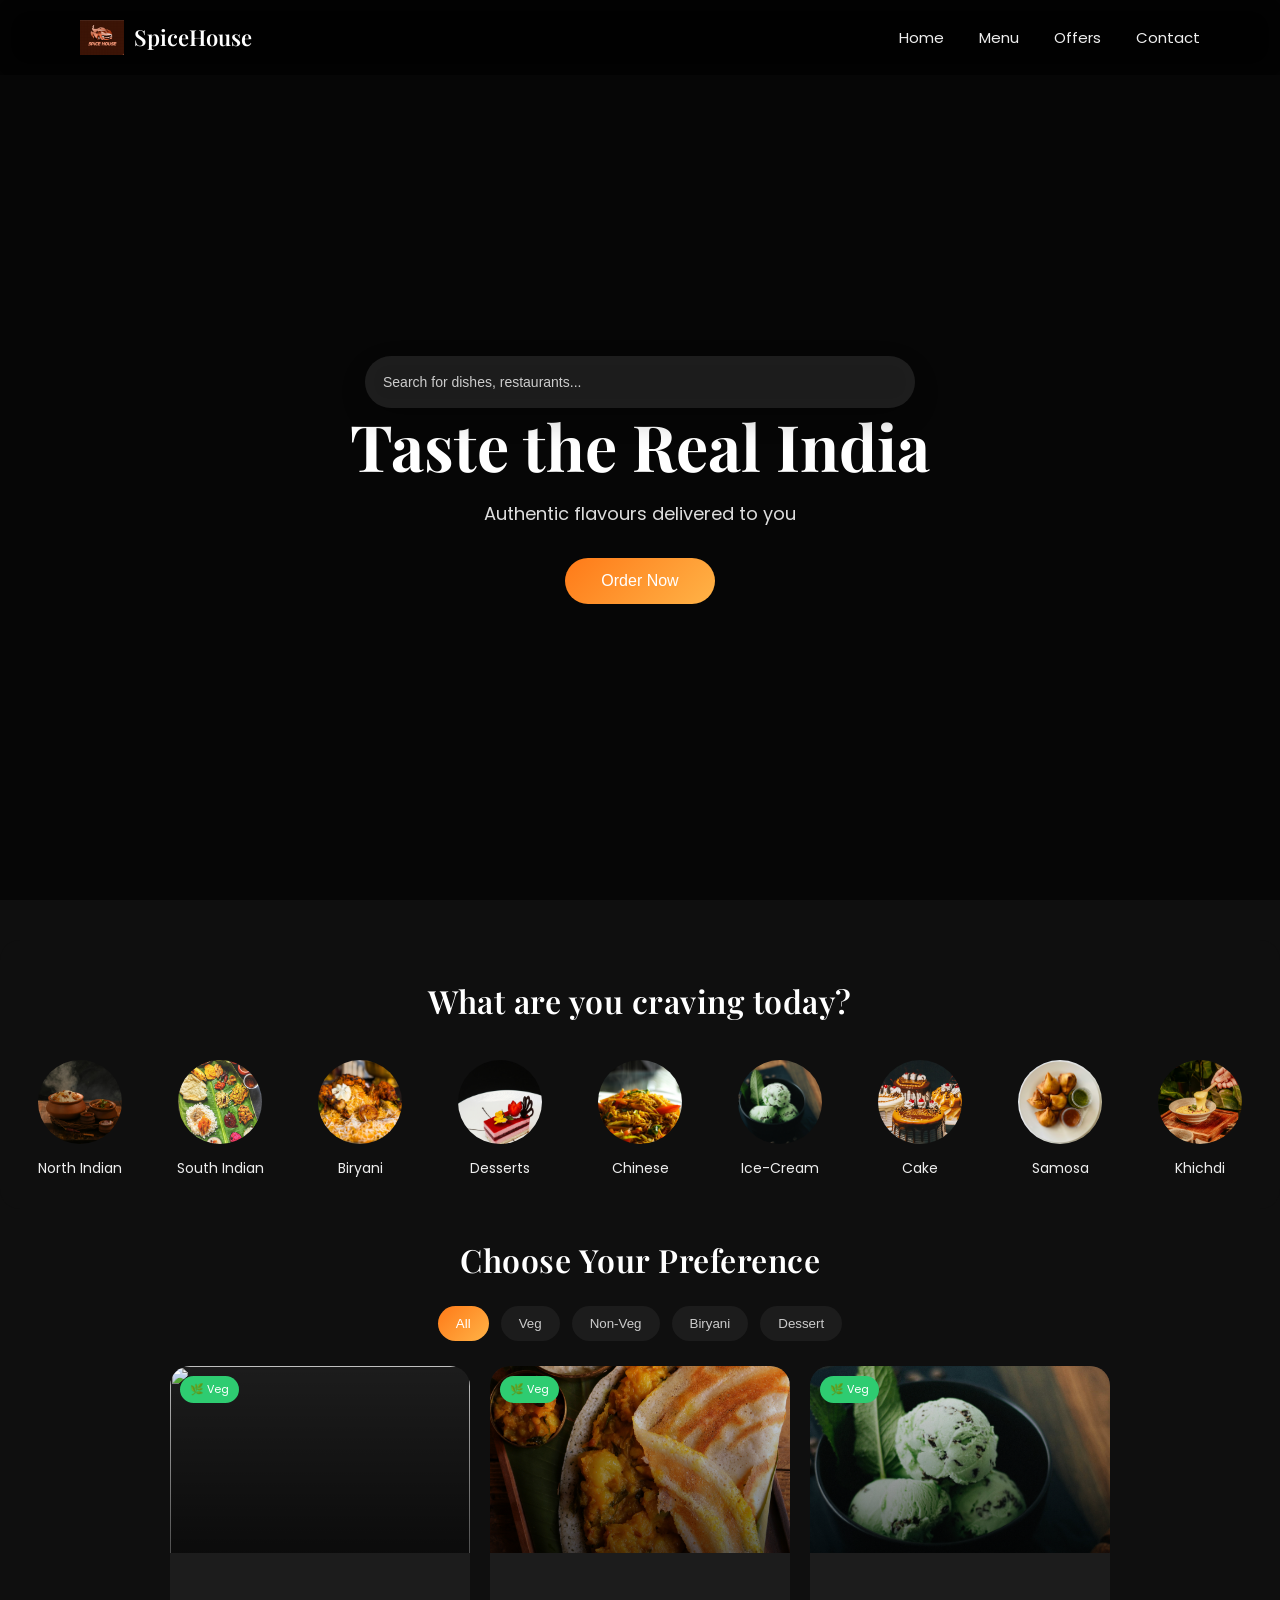
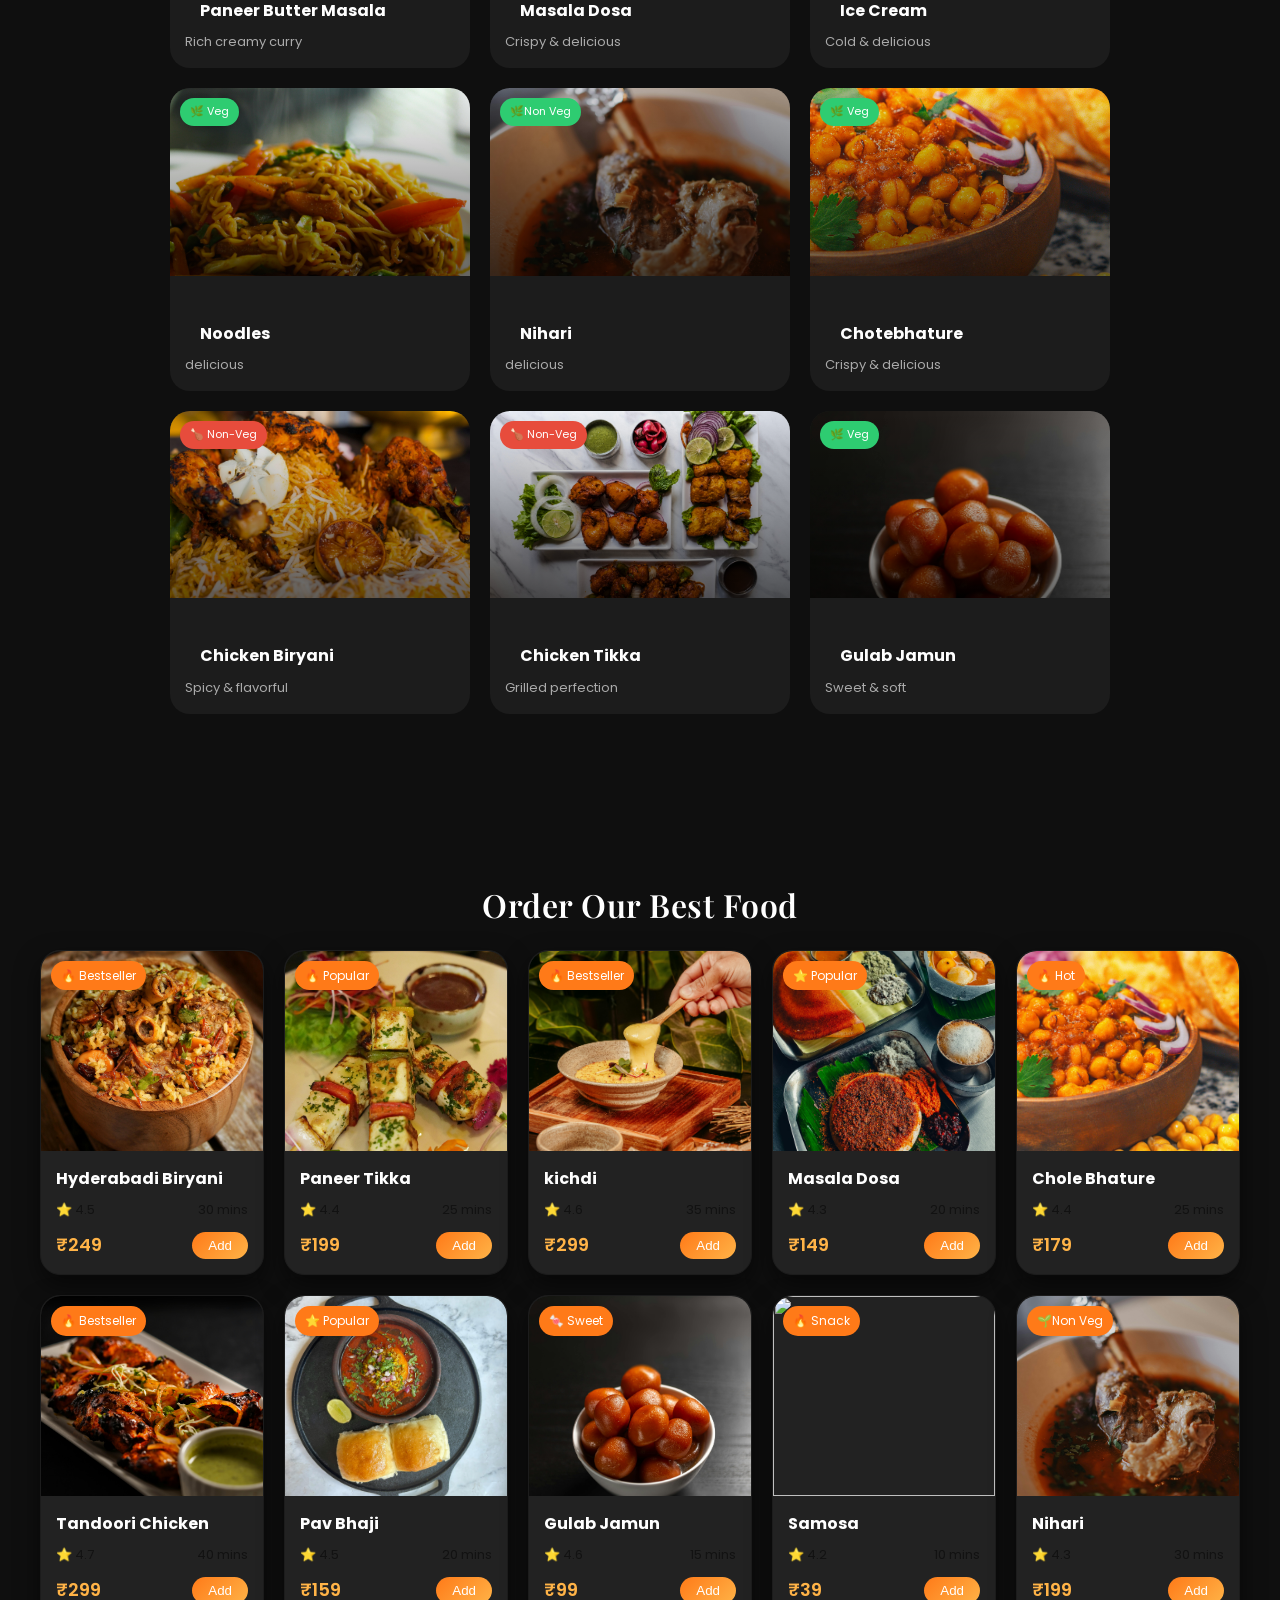
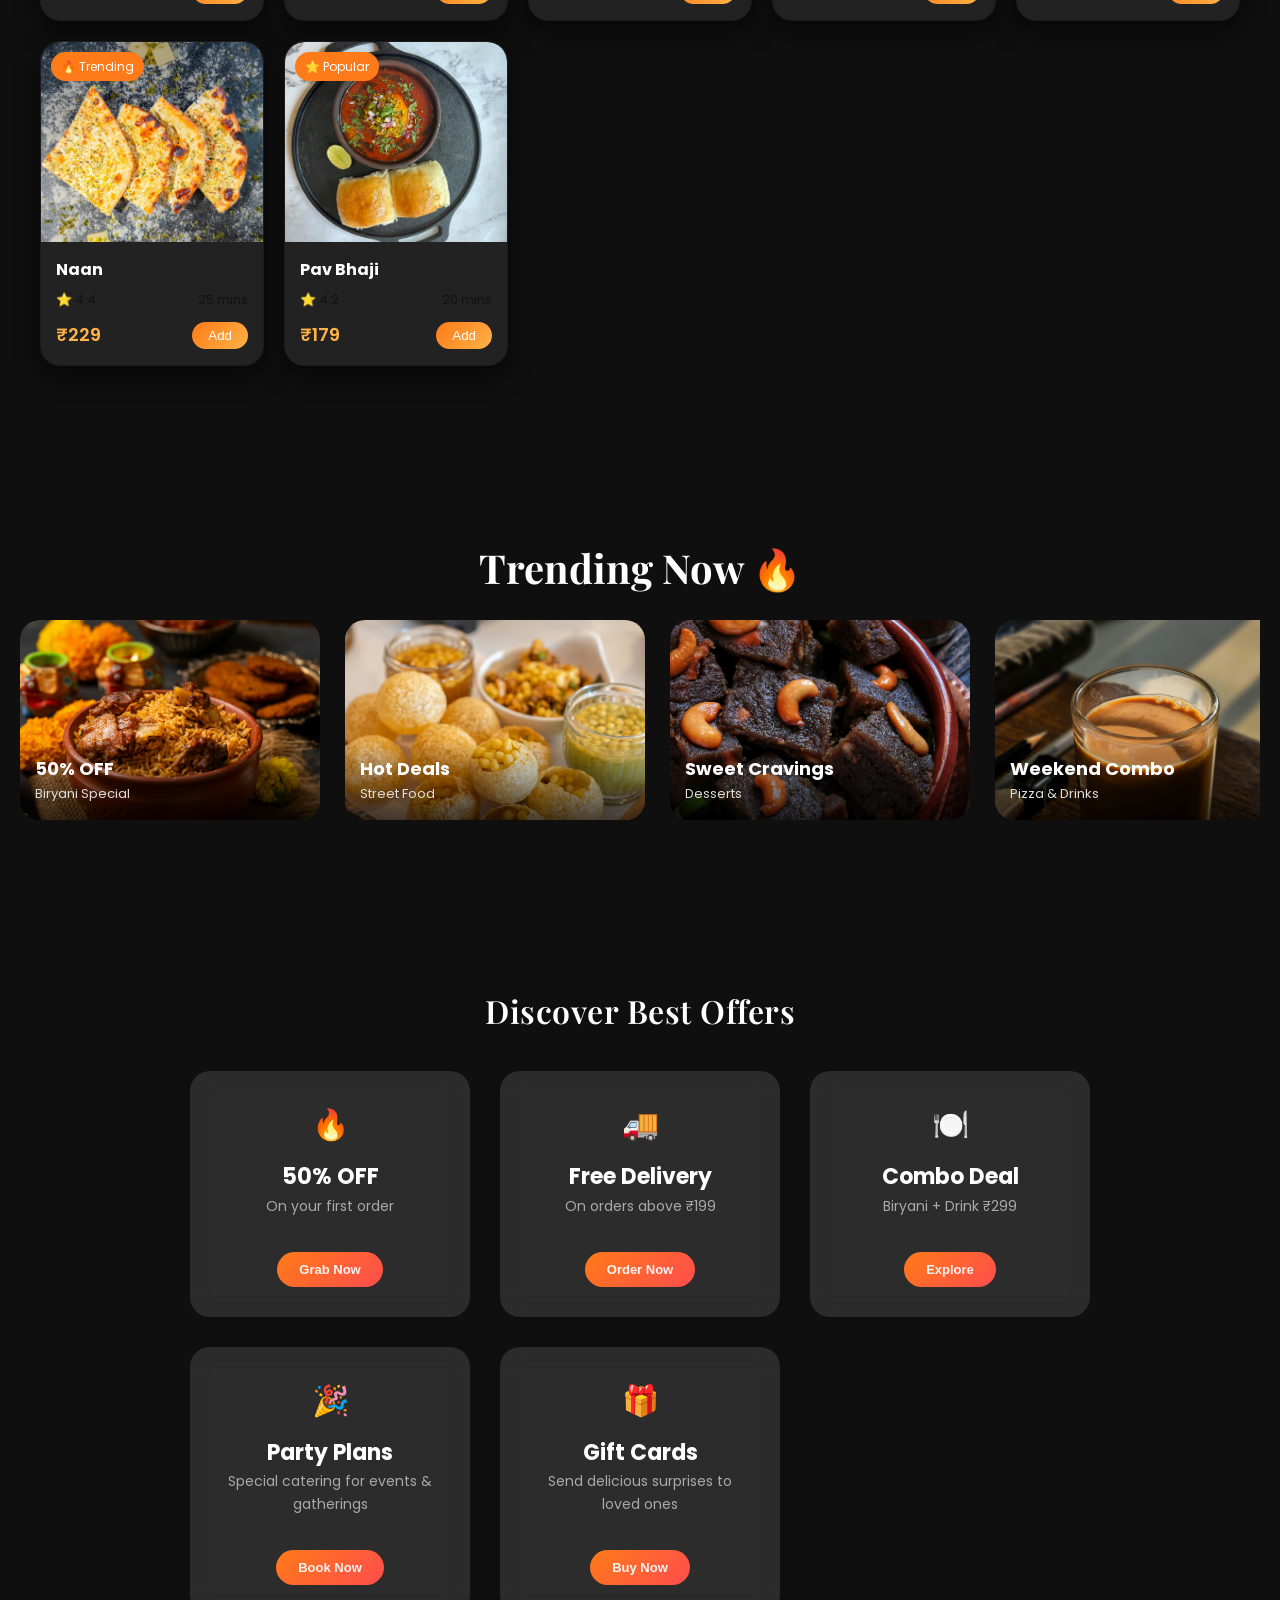
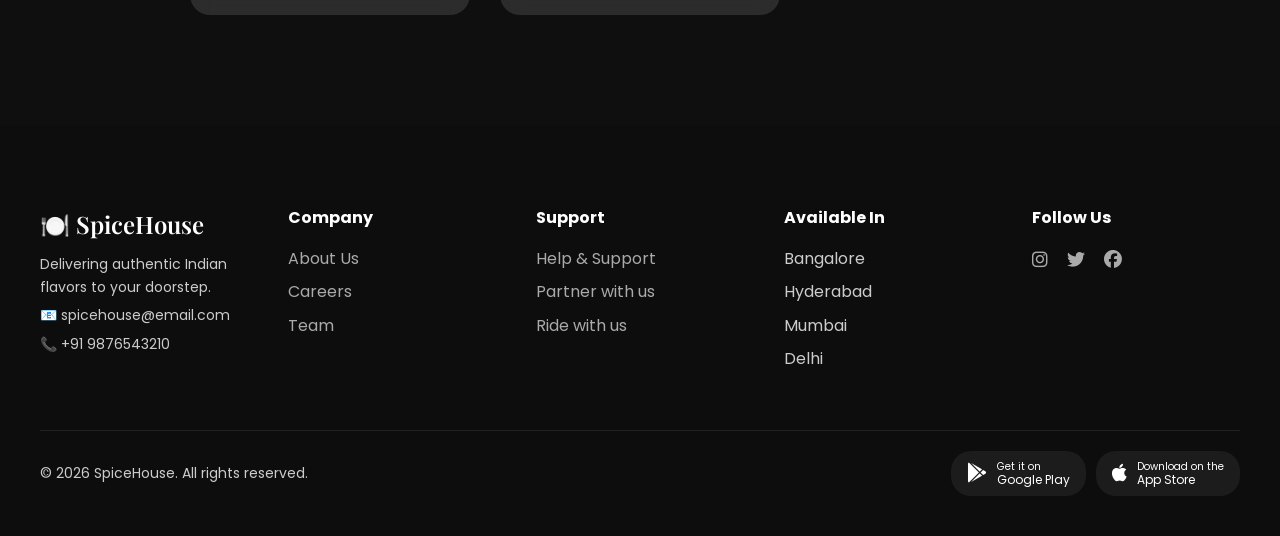
==== commit 08ba3c1a: "chnages" ====
--- a/index.html
+++ b/index.html
@@ -16,6 +16,7 @@
       href="https://cdnjs.cloudflare.com/ajax/libs/font-awesome/6.5.0/css/all.min.css"
     />
     <link rel="stylesheet" href="style.css" />
+    
   </head>
 
   <body>
@@ -171,6 +172,39 @@
             <div class="food-content">
               <h3>Masala Dosa</h3>
               <p>Crispy & delicious</p>
+            </div>
+          </div>
+
+          <div class="food-item veg">
+            <div class="food-image">
+              <img src="icecream.jpg" alt="" />
+              <span class="tag veg-tag">🌿 Veg</span>
+            </div>
+            <div class="food-content">
+              <h3>Ice Cream</h3>
+              <p>Cold & delicious</p>
+            </div>
+          </div>
+
+          <div class="food-item veg">
+            <div class="food-image">
+              <img src="chinese.jpg" alt="" />
+              <span class="tag veg-tag">🌿 Veg</span>
+            </div>
+            <div class="food-content">
+              <h3>Noodles</h3>
+              <p>delicious</p>
+            </div>
+          </div>
+
+          <div class="food-item veg">
+            <div class="food-image">
+              <img src="cake3.jpg" alt="" />
+              <span class="tag veg-tag">🌿Non Veg</span>
+            </div>
+            <div class="food-content">
+              <h3>Nihari</h3>
+              <p>delicious</p>
             </div>
           </div>
 
--- a/style.css
+++ b/style.css
@@ -13,6 +13,21 @@
 
 *::-webkit-scrollbar {
   display: none;
+}
+
+h1 {
+  font-size: 64px;
+  font-weight: 700;
+}
+
+.section-title {
+  font-size: 34px;
+  font-weight: 600;
+}
+
+p {
+  font-size: 15px;
+  color: #aaa;
 }
 
 /* BASE */
@@ -374,6 +389,7 @@
   color: white;
   line-height: 1.3;
   letter-spacing: 0.5px;
+  font-weight: 600;
 }
 
 /* CATEGORIES */
@@ -504,19 +520,19 @@
   font-family: "Playfair Display", serif;
 }
 
-/* GRID */
-/* .food-container {
+GRID .food-container {
   display: flex;
   flex-wrap: wrap;
-  /* gap: 16px; */
-/* justify-content: auto;
-} */
-*/
+  gap: 16px;
+  justify-content: auto;
+}
 
 /* CARD */
 .food-card {
-  background:rgba(255, 255, 255, 0.1);
-
+  background: #222; /* or #fff if light theme */
+  border: 1px solid #1c1c1c;
+
+  box-shadow: 0 10px 25px rgba(0, 0, 0, 0.5);
   overflow: hidden;
   transition: 0.3s;
   cursor: pointer;
@@ -562,7 +578,7 @@
   display: flex;
   justify-content: space-between;
   font-size: 13px;
-  color: #ccc;
+  color: #121212;
   margin-bottom: 10px;
 }
 
@@ -866,9 +882,9 @@
 /* ================= CARD ================= */
 .food-item {
   background: #1c1c1c;
-  border-radius: 18px;
+  border-radius: 20px;
   overflow: hidden;
-  display: block;
+  display: flex;
   flex-direction: column;
   transition: 0.3s;
 
@@ -886,7 +902,7 @@
 
 .food-image img {
   width: 100%;
-  height: 100%;
+  height: 200px;
   object-fit: cover; /* 🔥 prevents stretch */
   object-position: center;
   display: block;
@@ -937,6 +953,10 @@
   color: #aaa;
 }
 
+.food-list {
+  grid-template-columns: repeat(auto-fit, minmax(220px, 1fr));
+}
+
 /* ================= HOVER ================= */
 .food-item:hover {
   transform: translateY(-8px);
@@ -1243,12 +1263,12 @@
   transform: translateY(0) scale(1);
 }
 
-.food-card {
+/* .food-card {
   transition: transform 0.4s cubic-bezier(0.2, 0.8, 0.2, 1),
     box-shadow 0.4s ease;
   transform-origin: center;
   width: 100%;
-}
+} */
 
 .food-card:hover {
   transform: translateY(-14px) scale(1.05);
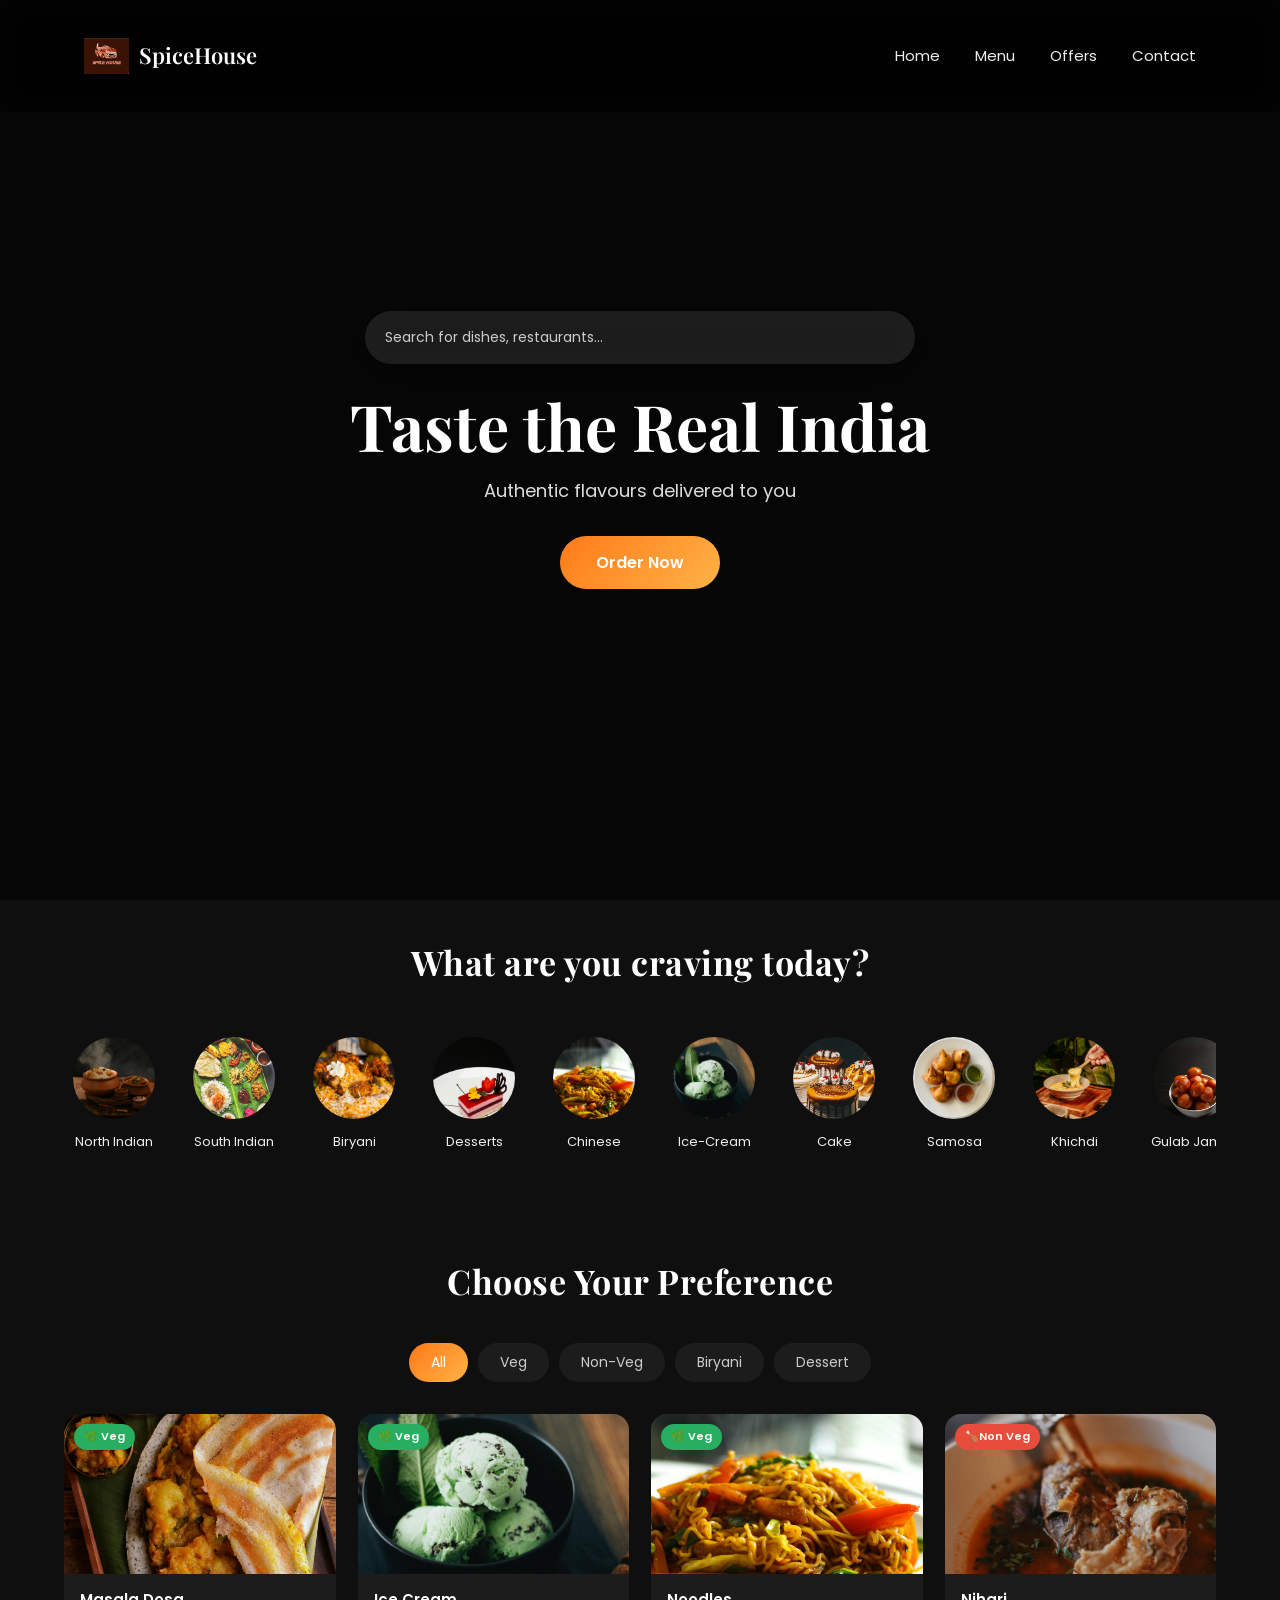
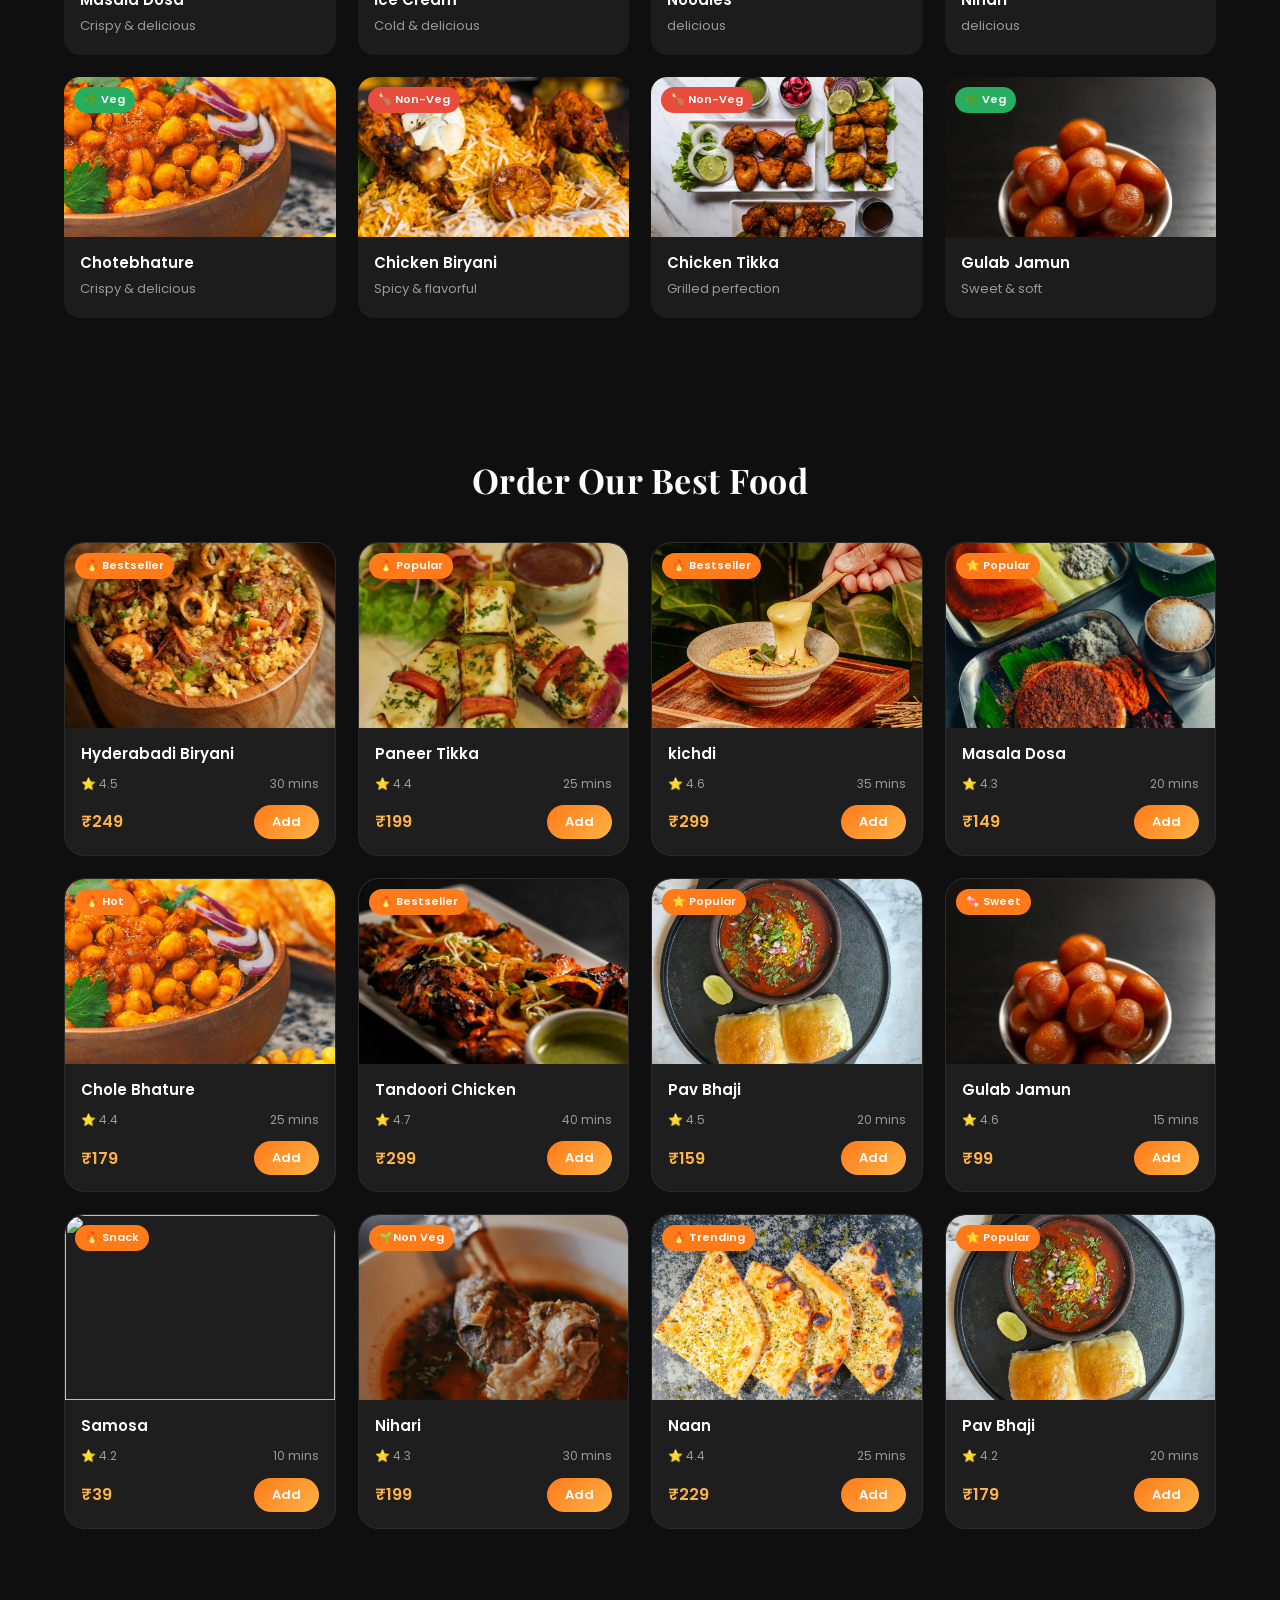
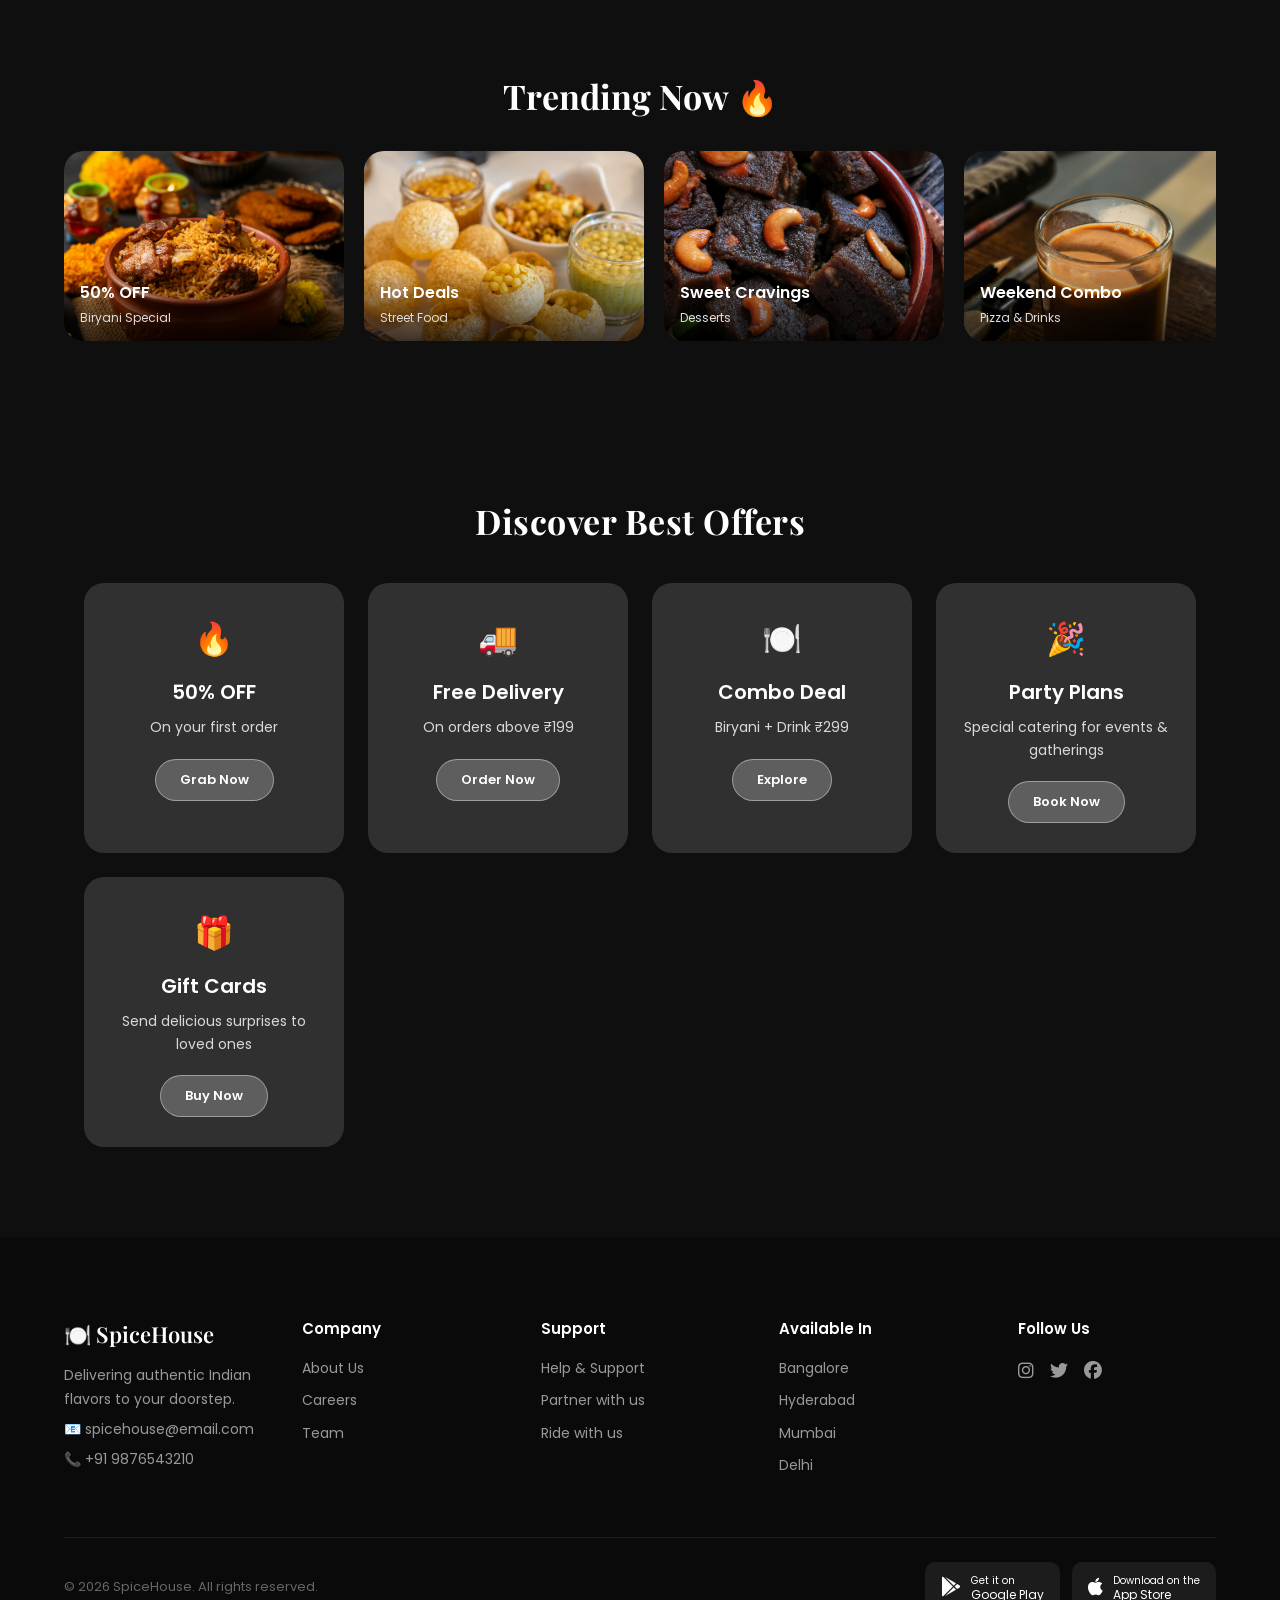
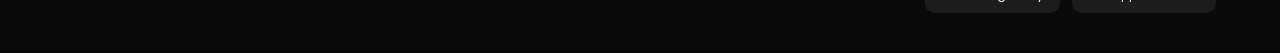
==== commit ee9778bc: "final" ====
--- a/index.html
+++ b/index.html
@@ -151,18 +151,8 @@
         </div>
 
         <!-- FOOD GRID -->
+        
         <div class="food-list">
-          <!-- CARD -->
-          <div class="food-item veg">
-            <div class="food-image">
-              <img src="paneer.jpg" alt="" />
-              <span class="tag veg-tag">🌿 Veg</span>
-            </div>
-            <div class="food-content">
-              <h3>Paneer Butter Masala</h3>
-              <p>Rich creamy curry</p>
-            </div>
-          </div>
 
           <div class="food-item veg">
             <div class="food-image">
@@ -197,10 +187,10 @@
             </div>
           </div>
 
-          <div class="food-item veg">
+          <div class="food-item nonveg nihari">
             <div class="food-image">
               <img src="cake3.jpg" alt="" />
-              <span class="tag veg-tag">🌿Non Veg</span>
+              <span class="tag nonveg-tag">🍗Non Veg</span>
             </div>
             <div class="food-content">
               <h3>Nihari</h3>
@@ -251,6 +241,8 @@
               <p>Sweet & soft</p>
             </div>
           </div>
+        </div>
+          
         </div>
       </div>
     </section>
--- a/style.css
+++ b/style.css
@@ -1,13 +1,20 @@
-@import url("https://fonts.googleapis.com/css2?family=Poppins:wght@300;400;600&display=swap");
-
-/* RESET */
-* {
+/* ============================================================
+   SpiceHouse — Main Stylesheet
+   Fonts: Playfair Display (headings) · Poppins (body)
+   Theme: Dark (#0f0f0f) · Accent: #ff7a18 / #ffb347
+   ============================================================ */
+
+@import url("https://fonts.googleapis.com/css2?family=Poppins:wght@300;400;600&family=Playfair+Display:wght@700&display=swap");
+
+/* ============================================================
+   1. RESET & BASE
+   ============================================================ */
+*,
+*::before,
+*::after {
   margin: 0;
   padding: 0;
   box-sizing: border-box;
-}
-
-* {
   scrollbar-width: none;
 }
 
@@ -15,14 +22,59 @@
   display: none;
 }
 
+html {
+  scroll-behavior: smooth;
+  width: 100%;
+  overflow-x: hidden;
+}
+
+/* FIX: body was declared twice — base styles + animation merged into one rule */
+body {
+  font-family: "Poppins", sans-serif;
+  background: #0f0f0f;
+  color: #ffffff;
+  line-height: 1.6;
+  overflow-x: hidden;
+  width: 100%;
+
+  /* Page load animation */
+  opacity: 0;
+  transform: scale(1.02);
+  animation: pageLoad 0.8s ease forwards;
+}
+
+@keyframes pageLoad {
+  to {
+    opacity: 1;
+    transform: scale(1);
+  }
+}
+
+img {
+  max-width: 100%;
+  display: block;
+}
+
+/* ============================================================
+   2. TYPOGRAPHY
+   ============================================================ */
 h1 {
   font-size: 64px;
   font-weight: 700;
-}
-
-.section-title {
-  font-size: 34px;
+  font-family: "Playfair Display", serif;
+}
+
+h2 {
+  font-size: 40px;
+  font-weight: 700;
+  color: #ffffff;
+  margin-bottom: 20px;
+}
+
+h3 {
+  font-size: 20px;
   font-weight: 600;
+  color: #ffffff;
 }
 
 p {
@@ -30,81 +82,80 @@
   color: #aaa;
 }
 
-/* BASE */
-body {
-  margin: 0;
-  font-family: "Poppins", sans-serif;
+/* ============================================================
+   3. LAYOUT — CONTAINER
+   ============================================================ */
+.container {
+  max-width: 1200px;
+  margin: 0 auto;
+  padding: 0 24px;
+}
+
+/* ============================================================
+   4. SECTIONS
+   ============================================================ */
+section {
+  /* FIX: horizontal padding removed — .container handles it to avoid double-padding */
+  padding: 60px 0;
+  position: relative;
+  z-index: 1;
+}
+
+section:not(.hero) {
   background: #0f0f0f;
-  color: white;
-  line-height: 1.6;
-  overflow-x: hidden;
-}
-
-img {
-  max-width: 100%;
-  display: block;
-}
-
-/* TYPOGRAPHY */
-h1 {
-  font-size: 64px;
-  font-weight: 600;
-}
-h2 {
-  font-size: 40px;
-  margin-bottom: 20px;
-}
-h3 {
-  font-size: 22px;
-}
-p {
-  font-size: 18px;
-  color: #ccc;
-}
-
-/* NAVBAR */
-/* GLOBAL CONTAINER */
-
-/* NAVBAR */
-.header {
-  position: fixed;
-  top: 0;
-  width: 100%;
-  z-index: 1000;
-  backdrop-filter: blur(12px);
-  background: rgba(0, 0, 0, 0.6);
-  border-bottom: 1px solid rgba(255, 255, 255, 0.1);
-}
-
-/* NAV CONTENT */
+  z-index: 2;
+}
+
+.section-title {
+  text-align: center;
+  font-size: 34px;
+  font-weight: 700;
+  font-family: "Playfair Display", serif;
+  color: #ffffff;
+  line-height: 1.3;
+  letter-spacing: 0.5px;
+  margin-bottom: 40px;
+}
+
+/* ============================================================
+   5. NAVBAR
+   ============================================================ */
 .navbar {
   position: fixed;
   width: 100%;
   top: 0;
   z-index: 1000;
-
   background: rgba(0, 0, 0, 0.7);
   backdrop-filter: blur(10px);
-}
-
+  -webkit-backdrop-filter: blur(10px);
+  transition: background 0.3s ease, padding 0.3s ease;
+}
+
+/* FIX: nav-wrapper gets the padding so content has breathing room */
 .nav-wrapper {
   display: flex;
   align-items: center;
   justify-content: space-between;
-}
-
-/* LOGO */
+  padding: 18px 24px;
+}
+
 .logo {
+  display: flex;
+  align-items: center;
+  gap: 10px;
   font-size: 22px;
   font-weight: 600;
-  color: white;
+  color: #ffffff;
   font-family: "Playfair Display", serif;
-  display: flex;
-  align-items: center;
-  gap: 8px;
-}
-
-/* NAV LINKS */
+  text-decoration: none;
+}
+
+.logo img {
+  height: 36px;
+  width: auto;
+  object-fit: contain;
+}
+
 .nav-links {
   display: flex;
   list-style: none;
@@ -113,14 +164,13 @@
 
 .nav-links a {
   text-decoration: none;
-  color: #eee;
+  color: #eeeeee;
   font-weight: 400;
   font-size: 15px;
   position: relative;
-  transition: 0.3s;
-}
-
-/* Hover underline animation */
+  transition: color 0.3s;
+}
+
 .nav-links a::after {
   content: "";
   position: absolute;
@@ -129,584 +179,495 @@
   bottom: -5px;
   left: 0;
   background: #ff7a18;
-  transition: 0.3s;
+  transition: width 0.3s ease;
 }
 
 .nav-links a:hover {
-  color: #fff;
+  color: #ffffff;
 }
 
 .nav-links a:hover::after {
   width: 100%;
 }
 
-.logo {
-  display: flex;
-  align-items: center;
-  gap: 10px;
-  color: white;
-  font-weight: 600;
-  font-family: "Playfair Display", serif;
-}
-
-.logo img {
-  height: 35px;
-}
-
-/* MENU TOGGLE */
 .menu-toggle {
   display: none;
   font-size: 26px;
-  color: white;
+  color: #ffffff;
   cursor: pointer;
-}
-
-/* MOBILE DESIGN */
-@media (max-width: 768px) {
-  .nav-links {
-    position: absolute;
-    top: 70px;
-    right: 0;
-    width: 100%;
-    background: rgba(0, 0, 0, 0.9);
-    flex-direction: column;
-    align-items: center;
-    gap: 20px;
-    padding: 20px 0;
-    display: none;
-  }
-
-  .nav-links.active {
-    display: flex;
-  }
-
-  .menu-toggle {
-    display: block;
-  }
-
-  .btn-primary {
-    display: none;
-  }
-}
-
-section {
-  padding: 60px 0;
-  position: relative;
-  z-index: 1;
-
-  margin-bottom: 10px;
-}
-section:not(.hero) {
-  background: #0f0f0f;
-  position: relative;
-  z-index: 2;
-}
-
-/* HERO */
+  line-height: 1;
+}
+
+/* ============================================================
+   6. HERO
+   ============================================================ */
 .hero {
   position: relative;
   height: 100vh;
-  min-height: 100vh;
+  min-height: 600px;
   display: flex;
   align-items: center;
   justify-content: center;
   overflow: hidden;
-  margin-bottom: 40px;
-  padding-bottom: 30px;
   z-index: 0;
-  width: 100%;
-}
-
-/* VIDEO FIX */
+}
+
 .bg-video {
   position: absolute;
   top: 0;
   left: 0;
-  width: 100vw;
-  height: 100vw;
+  width: 100%;
+  height: 100%;
   object-fit: cover;
   z-index: 0;
   pointer-events: none;
 }
 
-/* DARK OVERLAY (IMPORTANT) */
 .overlay {
   position: absolute;
-  top: 0;
-  left: 0;
-  width: 100%;
-  height: 100%;
-  background: rgba(0, 0, 0, 0.6);
+  inset: 0;
+  background: rgba(0, 0, 0, 0.58);
   z-index: 1;
 }
 
-/* CONTENT */
 .hero-content {
   position: relative;
   z-index: 2;
   text-align: center;
-  color: white;
-  max-width: 800px;
+  color: #ffffff;
+  width: 100%;
   padding: 20px;
 }
 
-/* HEADING */
 .hero-content h1 {
   font-size: 64px;
   font-weight: 700;
   line-height: 1.2;
   font-family: "Playfair Display", serif;
-}
-
-/* SUBTEXT */
+  color: #ffffff;
+}
+
 .hero-content p {
   font-size: 18px;
-  margin-top: 15px;
-  color: #ddd;
-}
-
-/* HERO BUTTON (DIFFERENT STYLE) */
-.hero-content .btn-primary {
+  margin-top: 12px;
+  color: #dddddd;
+}
+
+.btn-primary {
+  display: inline-block;
   margin-top: 30px;
   padding: 14px 36px;
   border-radius: 50px;
   border: none;
   cursor: pointer;
   background: linear-gradient(135deg, #ff7a18, #ffb347);
-  color: white;
+  color: #ffffff;
   font-size: 16px;
-  transition: 0.3s;
-}
-
-.hero-content .btn-primary:hover {
+  font-family: "Poppins", sans-serif;
+  font-weight: 600;
+  transition: transform 0.3s ease, box-shadow 0.3s ease;
+}
+
+.btn-primary:hover {
   transform: translateY(-3px) scale(1.05);
-  box-shadow: 0 10px 25px rgba(255, 122, 24, 0.4);
-}
-
-.hero video {
-  width: 100%;
-  height: 100%;
-  object-fit: cover;
-}
-
-/* SEARCH BOX */
-/* SEARCH BOX CONTAINER */
+  box-shadow: 0 10px 25px rgba(255, 122, 24, 0.45);
+}
+
+/* ============================================================
+   7. SEARCH BOX
+   ============================================================ */
 .search-box {
-  margin-top: 30px;
   display: flex;
   align-items: center;
   max-width: 550px;
-  margin-left: auto;
-  margin-right: auto;
+  margin: 0 auto 24px;
   background: rgba(255, 255, 255, 0.1);
   backdrop-filter: blur(12px);
+  -webkit-backdrop-filter: blur(12px);
   border-radius: 30px;
-  padding: 6px;
+  padding: 6px 6px 6px 16px;
   box-shadow: 0 10px 30px rgba(0, 0, 0, 0.3);
-  transition: 0.3s;
+  transition: transform 0.3s ease;
   overflow: hidden;
 }
 
-/* HOVER EFFECT */
 .search-box:hover {
   transform: scale(1.02);
 }
 
-/* ICON */
-.search-icon {
-  color: white;
-  font-size: 16px;
-  padding: 0 12px;
-}
-
-/* INPUT */
 .search-box input {
   flex: 1;
-  padding: 12px;
+  padding: 10px 4px;
   border: none;
   outline: none;
   font-size: 14px;
   background: transparent;
-  color: white;
-}
-
-/* PLACEHOLDER */
+  color: #ffffff;
+  font-family: "Poppins", sans-serif;
+}
+
 .search-box input::placeholder {
-  color: #ccc;
-}
-
-/* BUTTON */
+  color: #cccccc;
+}
+
 .search-btn {
   background: linear-gradient(135deg, #ff7a18, #ffb347);
   border: none;
   padding: 10px 22px;
   border-radius: 40px;
-  color: white;
+  color: #ffffff;
   font-size: 14px;
+  font-family: "Poppins", sans-serif;
   cursor: pointer;
-  transition: 0.3s;
-}
-
-/* BUTTON HOVER */
+  transition: transform 0.3s ease, box-shadow 0.3s ease;
+  white-space: nowrap;
+}
+
 .search-btn:hover {
   transform: scale(1.05);
   box-shadow: 0 5px 15px rgba(255, 122, 24, 0.4);
 }
 
-@media (max-width: 768px) {
-  .hero {
-    height: auto;
-    padding: 120px 20px 80px;
-  }
-
-  .hero-content h1 {
-    font-size: 32px;
-  }
-
-  .hero-content p {
-    font-size: 14px;
-  }
-
-  .search-box {
-    flex-direction: column;
-    border-radius: 20px;
-    gap: 10px;
-    padding: 10px;
-  }
-
-  .search-btn {
-    width: 100%;
-  }
-}
-
-/* CATEGORIES */
-/* SECTION TITLE */
-.section-title {
-  text-align: center;
-  font-size: 34px;
-  margin-bottom: 40px;
-  font-family: "Playfair Display", serif;
-  color: white;
-  line-height: 1.3;
-  letter-spacing: 0.5px;
-  font-weight: 600;
-}
-
-/* CATEGORIES */
-
-.category-row {
-  scroll-snap-type: x mandatory;
-}
-
-.category {
-  scroll-snap-align: start;
-}
-
-.category-row::-webkit-scrollbar {
-  display: none;
-}
+/* ============================================================
+   8. CATEGORIES
+   ============================================================ */
 .categories {
   padding-top: 40px;
-  padding-bottom: 20px;
-  border-radius: 20px;
-  backdrop-filter: blur(10px);
-  background: #0f0f0f;
-  position: relative;
-  z-index: 1;
-  min-width: 90px;
-  flex-shrink: 0;
-
-  flex-direction: column;
-  align-items: center;
-  min-width: 90px;
-  flex-shrink: 0;
-}
-
-.categories .container {
-  display: block;
-}
-
-/* SCROLL ROW */
+  padding-bottom: 30px;
+}
+
 .category-row {
   display: flex;
   gap: 20px;
   overflow-x: auto;
-  padding: 10px 0;
-
-  justify-content: flex-start; /* 🔥 IMPORTANT */
-}
-
-/* Hide scrollbar (clean look) */
-.category-row::-webkit-scrollbar {
-  display: none;
-}
-
-/* CATEGORY CARD */
+  padding: 10px 4px 16px;
+  scroll-snap-type: x mandatory;
+}
+
 .category {
   display: flex;
   flex-direction: column;
   align-items: center;
   text-align: center;
-  min-width: 140px;
+  min-width: 100px;
+  flex-shrink: 0;
   cursor: pointer;
-  transition: 0.3s;
-}
-
-/* IMAGE STYLE */
+  transition: transform 0.25s ease;
+  scroll-snap-align: start;
+}
+
 .category img {
-  width: 90px;
-  height: 90px;
+  width: 88px;
+  height: 88px;
   border-radius: 50%;
   object-fit: cover;
-  transition: 0.3s;
   border: 3px solid transparent;
-}
-
-/* TEXT */
+  transition: border-color 0.3s ease, transform 0.3s ease, box-shadow 0.3s ease;
+}
+
 .category p {
   margin-top: 10px;
-  color: #eee;
-  font-size: 14px;
-}
-
-/* HOVER EFFECT (PREMIUM) */
+  color: #eeeeee;
+  font-size: 13px;
+  transition: color 0.3s ease;
+}
+
 .category:hover {
   transform: translateY(-8px);
 }
 
 .category:hover img {
-  transform: scale(1.1);
-  border: 3px solid #ff7a18;
-  box-shadow: 0 10px 25px rgba(0, 0, 0, 0.4);
+  border-color: #ff7a18;
+  transform: scale(1.08);
+  box-shadow: 0 8px 20px rgba(255, 122, 24, 0.35);
 }
 
 .category:hover p {
   color: #ffb347;
 }
-.category-row {
-  display: flex;
-  gap: 20px;
-  overflow-x: auto;
-  padding: 10px;
-}
-
-.category {
-  min-width: 120px;
-}
-
-@media (max-width: 768px) {
-  .category img {
-    width: 70px;
-    height: 70px;
-  }
-
-  .category p {
-    font-size: 12px;
-  }
-}
-
-/* FOOD */
-/* SECTION */
-/* SECTION */
+
+/* ============================================================
+   9. FILTER SECTION
+   ============================================================ */
+.filter-food {
+  padding: 60px 0;
+}
+
+.filter-bar {
+  display: flex;
+  flex-wrap: wrap;
+  gap: 10px;
+  margin-bottom: 32px;
+  justify-content: center;
+}
+
+.filter-chip {
+  padding: 9px 22px;
+  border-radius: 30px;
+  border: none;
+  background: #1c1c1c;
+  color: #cccccc;
+  font-size: 14px;
+  font-family: "Poppins", sans-serif;
+  cursor: pointer;
+  transition: background 0.3s ease, color 0.3s ease;
+}
+
+.filter-chip:hover {
+  background: #2a2a2a;
+  color: #ffffff;
+}
+
+.filter-chip.active {
+  background: linear-gradient(135deg, #ff7a18, #ffb347);
+  color: #ffffff;
+}
+
+/* Desktop: 4 cards per row */
+.food-list {
+  display: grid;
+  grid-template-columns: repeat(4, minmax(0, 1fr)); /* 🔥 important */
+  gap: 22px;
+  width: 100%;
+}
+
+.food-item {
+  background: #1c1c1c;
+  border-radius: 16px;
+  overflow: hidden;
+
+  display: flex;
+  flex-direction: column;
+
+  width: 100%;
+  min-width: 0; /* 🔥 critical */
+}
+
+.food-image {
+  position: relative;
+  width: 100%;
+  overflow: hidden;
+}
+
+
+.food-image img {
+  width: 100%;
+  height: 160px;
+  object-fit: cover;
+  object-position: center;
+  display: block;
+  transition: transform 0.4s ease;
+}
+
+.food-image::after {
+  content: "";
+  position: absolute;
+  inset: 0;
+
+  pointer-events: none;
+}
+
+.tag {
+  position: absolute;
+  top: 10px;
+  left: 10px;
+  padding: 4px 10px;
+  font-size: 11px;
+  font-weight: 600;
+  border-radius: 20px;
+  z-index: 2;
+  color: #ffffff;
+}
+
+.veg-tag {
+  background: #27ae60;
+}
+
+.nonveg-tag {
+  background: #e74c3c;
+}
+
+.food-content {
+  padding: 14px 16px 18px;
+  flex-grow: 1;
+}
+
+.food-content h3 {
+  font-size: 15px;
+  font-weight: 600;
+  margin-bottom: 4px;
+  color: #ffffff;
+}
+
+.food-content p {
+  font-size: 13px;
+  color: #999999;
+}
+
+.food-item:hover {
+  transform: translateY(-8px);
+  box-shadow: 0 16px 32px rgba(0, 0, 0, 0.45);
+}
+
+.food-item:hover .food-image img {
+  transform: scale(1.08);
+}
+
+.food-item.hide {
+  display: none;
+}
+
+
 .best-food {
-  padding: 100px 20px;
-}
-
-/* TITLE */
-.section-title {
-  text-align: center;
-  font-size: 32px;
-  margin-bottom: 25px;
-  font-family: "Playfair Display", serif;
-}
-
-GRID .food-container {
-  display: flex;
-  flex-wrap: wrap;
-  gap: 16px;
-  justify-content: auto;
-}
-
-/* CARD */
+  padding-top: 80px;
+  padding-bottom: 80px;
+}
+
+/* FIX: removed invalid "justify-content: auto" — replaced with "justify-content: start" */
+.food-container {
+  display: grid;
+  grid-template-columns: repeat(auto-fill, minmax(220px, 1fr));
+  gap: 22px;
+  justify-content: start;
+}
+
 .food-card {
-  background: #222; /* or #fff if light theme */
-  border: 1px solid #1c1c1c;
-
-  box-shadow: 0 10px 25px rgba(0, 0, 0, 0.5);
+  background: #1e1e1e;
+  border: 1px solid #2a2a2a;
+  border-radius: 20px;
   overflow: hidden;
-  transition: 0.3s;
   cursor: pointer;
-  position: relative;
-  width: 100%;
-  border-radius: 20px;
-}
-
-/* IMAGE */
+  transition: transform 0.3s ease, box-shadow 0.3s ease;
+}
+
 .food-img {
   position: relative;
+  overflow: hidden;
+  border-radius: 20px 20px 0 0;
 }
 
 .food-img img {
   width: 100%;
-  height: 180px;
+  height: 185px;
   object-fit: cover;
-}
-
-/* BADGE */
+  display: block;
+  transition: transform 0.5s ease;
+}
+
 .badge {
   position: absolute;
   top: 10px;
   left: 10px;
   background: #ff7a18;
-  padding: 5px 10px;
+  color: #ffffff;
+  padding: 4px 10px;
   border-radius: 20px;
+  font-size: 11px;
+  font-weight: 600;
+}
+
+.food-info {
+  padding: 14px 16px 16px;
+}
+
+.food-info h3 {
+  font-size: 15px;
+  font-weight: 600;
+  margin-bottom: 8px;
+  color: #ffffff;
+}
+
+/* FIX: was #121212 — invisible on dark card. Corrected to #999 */
+.food-meta {
+  display: flex;
+  justify-content: space-between;
   font-size: 12px;
-}
-
-/* INFO */
-.food-info {
-  padding: 15px;
-}
-
-.food-info h3 {
-  font-size: 16px;
-  margin-bottom: 8px;
-}
-
-/* META */
-.food-meta {
-  display: flex;
-  justify-content: space-between;
-  font-size: 13px;
-  color: #121212;
-  margin-bottom: 10px;
-}
-
-/* BOTTOM */
+  color: #999999;
+  margin-bottom: 12px;
+}
+
 .food-bottom {
   display: flex;
   justify-content: space-between;
   align-items: center;
 }
 
-/* PRICE */
 .price {
+  font-size: 16px;
   font-weight: 600;
   color: #ffb347;
 }
 
-/* BUTTON */
 .add-btn {
   background: linear-gradient(135deg, #ff7a18, #ffb347);
   border: none;
-  padding: 6px 16px;
+  padding: 7px 18px;
   border-radius: 20px;
-  color: white;
+  color: #ffffff;
+  font-size: 13px;
+  font-family: "Poppins", sans-serif;
+  font-weight: 600;
   cursor: pointer;
-  transition: 0.3s;
+  transition: transform 0.2s ease, box-shadow 0.2s ease;
 }
 
 .add-btn:hover {
-  transform: scale(1.05);
-}
-
-/* HOVER EFFECT */
+  transform: scale(1.06);
+  box-shadow: 0 4px 12px rgba(255, 122, 24, 0.4);
+}
+
 .food-card:hover {
-  transform: translateY(-10px);
-  box-shadow: 0 15px 30px rgba(0, 0, 0, 0.4);
-}
-
-.food-container {
-  display: grid;
-  grid-template-columns: repeat(auto-fit, minmax(220px, 1fr));
+  transform: translateY(-10px) scale(1.02);
+  box-shadow: 0 24px 48px rgba(0, 0, 0, 0.55);
+}
+
+.food-card:hover .food-img img {
+  transform: scale(1.1);
+}
+
+/* ============================================================
+   11. TRENDING
+   ============================================================ */
+.trending {
+  padding-top: 60px;
+  padding-bottom: 60px;
+}
+
+.trending-header {
+  margin-bottom: 28px;
+}
+
+.trending-header h2 {
+  font-family: "Playfair Display", serif;
+  text-align: center;
+  font-size: 34px;
+  color: #ffffff;
+}
+
+.trending-row {
+  display: flex;
   gap: 20px;
-}
-
-.food-card img {
-  width: 100%;
-  height: 200px;
+  overflow-x: auto;
+  scroll-behavior: smooth;
+  padding-bottom: 8px;
+}
+
+.trend-card {
+  position: relative;
+  flex-shrink: 0;
+  min-width: 280px;
+  height: 190px;
+  border-radius: 20px;
+  overflow: hidden;
+  cursor: pointer;
+  transition: transform 0.3s ease;
+}
+
+.trend-card img {
+  width: 100%;
+  height: 100%;
   object-fit: cover;
   display: block;
-}
-
-.food-img {
-  overflow: hidden;
-  border-radius: 20px 20px 0 0;
-}
-
-@media (max-width: 768px) {
-  .food-card {
-    width: 100%;
-  }
-}
-
-/* PARTY */
-.party {
-  height: 90vh;
-  background: url("foodparty.jpg") center/cover no-repeat;
-  display: flex;
-  align-items: center;
-}
-
-.party-content h2 {
-  font-size: 64px;
-}
-.party-content p {
-  font-size: 32px;
-}
-
-/* TRAIN */
-.train-container {
-  display: flex;
-  gap: 50px;
-  flex-wrap: wrap;
-}
-
-.train-image img {
-  max-width: 400px;
-  border-radius: 20px;
-}
-
-/* GIFT */
-.gift-container {
-  display: flex;
-  gap: 40px;
-  flex-wrap: wrap;
-}
-
-.trending-header h2 {
-  font-family: "Playfair Display", serif;
-  display: flex;
-  justify-content: center;
-  align-items: center;
-}
-
-.gift-image img {
-  max-width: 350px;
-  border-radius: 20px;
-}
-
-/* TRENDING */
-.trending-row {
-  display: flex;
-  gap: 25px;
-  overflow-x: auto;
-}
-
-.trend-card {
-  position: relative;
-  cursor: pointer;
-  transition: 0.3s;
-  min-width: 300px;
-  height: 200px;
-  border-radius: 20px;
-  overflow: hidden;
-}
-
-.trend-card img {
-  width: 100%;
-  height: 100%;
-  object-fit: cover;
 }
 
 .trend-info {
@@ -714,594 +675,106 @@
   bottom: 0;
   left: 0;
   width: 100%;
-  padding: 15px;
-  background: linear-gradient(to top, rgba(0, 0, 0, 0.7), transparent);
+  padding: 14px 16px;
+  background: linear-gradient(to top, rgba(0, 0, 0, 0.72), transparent);
 }
 
 .trend-info h3 {
-  font-size: 18px;
+  font-size: 16px;
+  color: #ffffff;
+  margin-bottom: 2px;
 }
 
 .trend-info p {
-  font-size: 13px;
-  color: #ddd;
+  font-size: 12px;
+  color: #dddddd;
 }
 
 .trend-card:hover {
-  transform: scale(1.05);
-}
-
-.trending-row {
-  scroll-behavior: smooth;
-}
-
-.trending-row::-webkit-scrollbar {
-  display: none;
-}
-
-/* PARTNERS */
-.partner-logos {
-  display: flex;
-  gap: 30px;
-  justify-content: center;
-}
-
-/* OFFERS SECTION */
+  transform: scale(1.04);
+}
+
+/* ============================================================
+   12. OFFERS
+   ============================================================ */
 .offers {
-  padding: 100px 20px;
+  padding: 90px 0;
   text-align: center;
   background: linear-gradient(135deg, #ff4d4d, #ff9933);
 }
 
-/* GRID */
+/* FIX: section-title needs explicit white over orange background */
+.offers .section-title {
+  color: #ffffff;
+}
+
 .offer-container {
   display: grid;
-  grid-template-columns: repeat(auto-fit, minmax(240px, 280px));
+  grid-template-columns: repeat(auto-fit, minmax(220px, 260px));
   justify-content: center;
-  gap: 30px;
+  gap: 24px;
   margin-top: 40px;
 }
 
-/* CARD */
 .offer-card {
-  background: rgba(255, 255, 255, 0.12);
+  background: rgba(255, 255, 255, 0.14);
   backdrop-filter: blur(12px);
+  -webkit-backdrop-filter: blur(12px);
   border-radius: 20px;
   padding: 30px 20px;
-  transition: 0.3s;
-  color: white;
-  position: relative;
-  overflow: hidden;
-}
-
-/* ICON */
+  color: #ffffff;
+  transition: transform 0.3s ease, box-shadow 0.3s ease;
+}
+
+.offer-card:hover {
+  transform: translateY(-6px);
+  box-shadow: 0 16px 36px rgba(0, 0, 0, 0.25);
+}
+
+/* FIX: offer-card h3 needs explicit white colour */
+.offer-card h3 {
+  color: #ffffff;
+  font-size: 20px;
+  margin-bottom: 8px;
+}
+
 .offer-icon {
-  font-size: 30px;
-  margin-bottom: 10px;
-}
-
-/* TITLE */
-.food-item h3 {
-  font-size: 16px;
-  margin-top: 20px;
-  line-height: 1.4;
-  padding: 12px 15px 5px;
-}
-
-/* TEXT */
+  font-size: 32px;
+  margin-bottom: 12px;
+  display: block;
+}
+
 .offer-card p {
   font-size: 14px;
-  color: #aaa;
+  color: rgba(255, 255, 255, 0.82);
   margin-bottom: 20px;
-  padding: 0 15px 15px;
-}
-
-/* BUTTON */
+}
+
 .offer-btn {
-  background: linear-gradient(135deg, #ff7a18, #ff4d4d);
-  color: whitesmoke;
-  border: none;
-  padding: 10px 22px;
+  background: rgba(255, 255, 255, 0.22);
+  color: #ffffff;
+  border: 1px solid rgba(255, 255, 255, 0.4);
+  padding: 10px 24px;
   border-radius: 30px;
   font-size: 13px;
   font-weight: 600;
+  font-family: "Poppins", sans-serif;
   cursor: pointer;
   position: relative;
   overflow: hidden;
-  transition: all 0.3s ease;
-}
-/* BUTTON HOVER */
+  transition: background 0.3s ease, transform 0.2s ease, box-shadow 0.3s ease;
+}
+
 .offer-btn:hover {
-  transform: translateY(-2px) scale(1.05);
-  background: linear-gradient(135deg, #ff7a18, #ffb347);
-  color: white;
-  box-shadow: 0 8px 20px rgba(0, 0, 0, 0.3);
-}
+  background: rgba(255, 255, 255, 0.35);
+  transform: translateY(-2px);
+  box-shadow: 0 8px 20px rgba(0, 0, 0, 0.2);
+}
+
 .offer-btn:active {
-  transform: scale(0.95);
-}
-
-.offer-btn::after {
-  content: "";
-  position: absolute;
-  width: 0%;
-  height: 100%;
-  background: rgba(255, 255, 255, 0.3);
-  top: 0;
-  left: 0;
-  transition: 0.3s;
-}
-
-.offer-btn:hover::after {
-  width: 100%;
-}
-
-/* ================= FILTER SECTION ================= */
-.filter-food {
-  position: relative;
-  z-index: 2;
-  padding-top: 20px;
-  background: #0f0f0f;
-}
-
-/* ================= FILTER BAR ================= */
-.filter-bar {
-  display: flex;
-  gap: 12px;
-  overflow-x: auto;
-  margin-bottom: 25px;
-  justify-content: center;
-}
-
-.filter-bar::-webkit-scrollbar {
-  display: none;
-}
-
-.filter-chip {
-  padding: 10px 18px;
-  border-radius: 30px;
-  border: none;
-  background: #1c1c1c;
-  color: #ccc;
-  cursor: pointer;
-  transition: 0.3s;
-}
-
-.filter-chip.active {
-  background: linear-gradient(135deg, #ff7a18, #ffb347);
-  color: white;
-}
-
-/* ================= GRID ================= */
-.food-list {
-  display: grid;
-  grid-template-columns: repeat(auto-fit, minmax(220px, 1fr));
-  gap: 20px;
-}
-
-/* ================= CARD ================= */
-.food-item {
-  background: #1c1c1c;
-  border-radius: 20px;
-  overflow: hidden;
-  display: flex;
-  flex-direction: column;
-  transition: 0.3s;
-
-  width: 100%; /* 🔥 fixed size (NOT min-width) */
-  flex: 0 0 auto; /* 🔥 prevents stretch */
-}
-
-/* ================= IMAGE FIX (MAIN FIX) ================= */
-.food-image {
-  position: relative; /* 🔥 FIX 1 */
-  aspect-ratio: 16 / 10; /* 🔥 FIX 2 */
-  width: 100%;
-  overflow: hidden;
-}
-
-.food-image img {
-  width: 100%;
-  height: 200px;
-  object-fit: cover; /* 🔥 prevents stretch */
-  object-position: center;
-  display: block;
-  transition: 0.4s;
-}
-
-/* OVERLAY */
-.food-image::after {
-  content: "";
-  position: absolute;
-  inset: 0;
-  background: linear-gradient(to top, rgba(0, 0, 0, 0.6), transparent);
-  pointer-events: none;
-}
-
-/* TAG */
-.tag {
-  position: absolute;
-  top: 10px;
-  left: 10px;
-  padding: 5px 10px;
-  font-size: 11px;
-  border-radius: 20px;
-  z-index: 2;
-}
-
-.veg-tag {
-  background: #2ecc71;
-}
-
-.nonveg-tag {
-  background: #e74c3c;
-}
-
-/* ================= CONTENT ================= */
-.food-content {
-  padding: 15px;
-  flex-grow: 1;
-}
-
-.food-content h3 {
-  font-size: 16px;
-  margin-bottom: 5px;
-}
-
-.food-content p {
-  font-size: 13px;
-  color: #aaa;
-}
-
-.food-list {
-  grid-template-columns: repeat(auto-fit, minmax(220px, 1fr));
-}
-
-/* ================= HOVER ================= */
-.food-item:hover {
-  transform: translateY(-8px);
-  box-shadow: 0 15px 30px rgba(0, 0, 0, 0.4);
-}
-
-.food-item:hover img {
-  transform: scale(1.1);
-}
-
-/* ================= FILTER LOGIC FIX ================= */
-.food-item.hide {
-  opacity: 0;
-  transform: scale(0.9);
-  pointer-events: none;
-}
-
-/* ================= MOBILE ================= */
-@media (max-width: 768px) {
-  /* ❌ REMOVED height:150px (it was breaking layout) */
-
-  .food-content h3 {
-    font-size: 14px;
-  }
-}
-
-/* FOOTER */
-/* FOOTER */
-
-.social-icons a {
-  color: #aaa;
-  font-size: 18px;
-  margin-right: 15px;
-  transition: 0.3s;
-}
-
-.social-icons a:hover {
-  color: #ff7a18;
-  transform: scale(1.2);
-}
-
-.app-buttons {
-  display: flex;
-  gap: 15px;
-}
-
-/* BUTTON */
-.app-btn {
-  display: flex;
-  align-items: center;
-  gap: 10px;
-  background: #1c1c1c;
-  padding: 10px 15px;
-  border-radius: 10px;
-  color: white;
-  text-decoration: none;
-  transition: 0.3s;
-}
-
-/* ICON */
-.app-btn i {
-  font-size: 20px;
-}
-
-/* TEXT */
-.app-btn span {
-  font-size: 12px;
-  line-height: 1.2;
-}
-
-/* HOVER */
-.app-btn:hover {
-  background: #ff7a18;
-  transform: translateY(-3px);
-}
-
-.footer {
-  background: #0d0d0d;
-  padding: 80px 20px 40px;
-  color: #ccc;
-}
-
-/* GRID */
-.footer-container {
-  max-width: 1200px;
-  margin: auto;
-  display: grid;
-  grid-template-columns: repeat(auto-fit, minmax(200px, 1fr));
-  gap: 40px;
-}
-
-/* LOGO */
-.footer .logo {
-  font-size: 24px;
-  color: white;
-  margin-bottom: 10px;
-}
-
-/* TEXT */
-.footer p {
-  font-size: 14px;
-  margin: 6px 0;
-}
-
-/* HEADINGS */
-.footer-col h3 {
-  color: white;
-  margin-bottom: 15px;
-  font-size: 16px;
-}
-
-/* LIST */
-.footer-col ul {
-  list-style: none;
-}
-
-.footer-col ul li {
-  margin-bottom: 8px;
-}
-
-/* LINKS */
-.footer-col ul li a {
-  text-decoration: none;
-  color: #aaa;
-  transition: 0.3s;
-}
-
-.footer-col ul li a:hover {
-  color: #ff7a18;
-}
-
-/* SOCIAL */
-.social-icons span {
-  font-size: 20px;
-  margin-right: 12px;
-  cursor: pointer;
-  transition: 0.3s;
-}
-
-.social-icons span:hover {
-  transform: scale(1.2);
-  color: #ff7a18;
-}
-
-/* BOTTOM */
-.footer-bottom {
-  margin-top: 50px;
-  padding-top: 20px;
-  border-top: 1px solid #222;
-  display: flex;
-  justify-content: space-between;
-  align-items: center;
-  flex-wrap: wrap;
-}
-
-/* APP BUTTONS */
-.app-buttons {
-  display: flex;
-  gap: 10px;
-}
-
-.app-btn {
-  background: #1c1c1c;
-  border: none;
-  padding: 8px 16px;
-  border-radius: 20px;
-  color: white;
-  cursor: pointer;
-  transition: 0.3s;
-}
-
-.app-btn:hover {
-  background: #ff7a18;
-}
-
-/* MOBILE */
-.food-list {
-  grid-template-columns: repeat(auto-fit, minmax(250px, 300px));
-  justify-content: center; /* 🔥 centers items */
-}
-
-html,
-body {
-  width: 100%;
-  overflow-x: hidden;
-}
-
-/* Mobile Version */
-@media (max-width: 768px) {
-  section {
-    padding: 60px 15px; /* 🔥 reduce spacing */
-  }
-
-  .section-title {
-    font-size: 24px;
-  }
-}
-
-@media (max-width: 768px) {
-  .navbar {
-    padding: 15px;
-  }
-
-  .logo {
-    font-size: 18px;
-  }
-}
-
-@media (max-width: 768px) {
-  .hero-content h1 {
-    font-size: 32px;
-    line-height: 1.3;
-  }
-
-  .hero-content p {
-    font-size: 14px;
-  }
-}
-
-@media (max-width: 768px) {
-  .search-box {
-    width: 95%;
-    padding: 10px 12px;
-    border-radius: 25px;
-  }
-
-  .search-box input {
-    font-size: 13px;
-  }
-}
-
-@media (max-width: 768px) {
-  .category-row {
-    gap: 15px;
-  }
-
-  .category img {
-    width: 70px;
-    height: 70px;
-  }
-}
-
-@media (max-width: 768px) {
-  .food-container {
-    grid-template-columns: 1fr; /* 🔥 stack */
-  }
-
-  .food-card {
-    max-width: 100%;
-  }
-}
-
-@media (max-width: 768px) {
-  .filter-buttons {
-    display: flex;
-    flex-wrap: wrap;
-    justify-content: center;
-    gap: 8px;
-  }
-
-  .filter-btn {
-    padding: 2px 5px;
-    font-size: 5px;
-    border-radius: 10px;
-  }
-}
-
-@media (max-width: 768px) {
-  .trend-card {
-    min-width: 180px;
-    height: 140px;
-  }
-}
-
-@media (max-width: 768px) {
-  .offer-container {
-    grid-template-columns: 1fr;
-  }
-}
-
-@media (max-width: 768px) {
-  .footer-container {
-    grid-template-columns: 1fr;
-    text-align: center;
-  }
-
-  .social-icons {
-    justify-content: center;
-  }
-}
-
-/* Animation */
-/* STAGGER BASE */
-.reveal {
-  opacity: 0;
-  transform: translateY(60px) scale(0.98);
-  transition: opacity 0.6s ease, transform 0.6s ease;
-  will-change: transform, opacity;
-}
-
-/* ACTIVE */
-.reveal.active {
-  opacity: 1;
-  transform: translateY(0) scale(1);
-}
-
-/* .food-card {
-  transition: transform 0.4s cubic-bezier(0.2, 0.8, 0.2, 1),
-    box-shadow 0.4s ease;
-  transform-origin: center;
-  width: 100%;
-} */
-
-.food-card:hover {
-  transform: translateY(-14px) scale(1.05);
-  box-shadow: 0 30px 60px rgba(0, 0, 0, 0.6);
-}
-
-/* IMAGE DEPTH */
-.food-img img {
-  transition: transform 0.5s ease;
-}
-
-.food-card:hover img {
-  transform: scale(1.12);
-}
-
-.offer-btn {
-  position: relative;
-  overflow: hidden;
-  transition: all 0.25s ease;
-}
-
-/* GLOW HOVER */
-.offer-btn:hover {
-  transform: translateY(-3px);
-  box-shadow: 0 10px 25px rgba(255, 122, 24, 0.5);
-}
-
-/* PRESS EFFECT */
-.offer-btn:active {
-  transform: scale(0.92);
-}
-
-/* LIGHT SWEEP EFFECT */
+  transform: scale(0.96);
+}
+
 .offer-btn::before {
   content: "";
   position: absolute;
@@ -1312,50 +785,156 @@
   background: linear-gradient(
     120deg,
     transparent,
-    rgba(255, 255, 255, 0.4),
+    rgba(255, 255, 255, 0.35),
     transparent
   );
-  transition: 0.5s;
+  transition: left 0.5s ease;
 }
 
 .offer-btn:hover::before {
-  left: 120%;
-}
-
-.category {
-  transition: transform 0.25s ease, box-shadow 0.25s ease;
-}
-
-.category:hover {
-  transform: translateY(-8px) scale(1.12);
-  box-shadow: 0 10px 25px rgba(0, 0, 0, 0.4);
-}
-
-#navbar {
-  transition: all 0.3s ease;
-}
-
-body {
+  left: 130%;
+}
+
+/* ============================================================
+   13. FOOTER
+   ============================================================ */
+.footer {
+  background: #0a0a0a;
+  padding: 80px 0 40px;
+  color: #cccccc;
+}
+
+.footer-container {
+  display: grid;
+  grid-template-columns: repeat(auto-fit, minmax(180px, 1fr));
+  gap: 40px;
+  margin-bottom: 50px;
+}
+
+.footer .logo {
+  font-size: 22px;
+  color: #ffffff;
+  margin-bottom: 12px;
+}
+
+.footer-col p {
+  font-size: 14px;
+  color: #999999;
+  line-height: 1.7;
+  margin-bottom: 6px;
+}
+
+.footer-col h3 {
+  color: #ffffff;
+  font-size: 15px;
+  font-weight: 600;
+  margin-bottom: 16px;
+}
+
+.footer-col ul {
+  list-style: none;
+}
+
+.footer-col ul li {
+  margin-bottom: 10px;
+  font-size: 14px;
+  color: #999999;
+}
+
+.footer-col ul li a {
+  text-decoration: none;
+  color: #999999;
+  transition: color 0.3s ease;
+}
+
+.footer-col ul li a:hover {
+  color: #ff7a18;
+}
+
+.social-icons {
+  display: flex;
+  gap: 4px;
+}
+
+.social-icons a {
+  color: #999999;
+  font-size: 18px;
+  margin-right: 12px;
+  transition: color 0.3s ease, transform 0.3s ease;
+}
+
+.social-icons a:hover {
+  color: #ff7a18;
+  transform: scale(1.2);
+}
+
+.footer-bottom {
+  padding-top: 24px;
+  border-top: 1px solid #1e1e1e;
+  display: flex;
+  justify-content: space-between;
+  align-items: center;
+  flex-wrap: wrap;
+  gap: 16px;
+}
+
+.footer-bottom p {
+  font-size: 13px;
+  color: #666666;
+}
+
+.app-buttons {
+  display: flex;
+  gap: 12px;
+  flex-wrap: wrap;
+}
+
+.app-btn {
+  display: flex;
+  align-items: center;
+  gap: 10px;
+  background: #1c1c1c;
+  padding: 10px 16px;
+  border-radius: 10px;
+  color: #ffffff;
+  text-decoration: none;
+  font-size: 12px;
+  transition: background 0.3s ease, transform 0.3s ease;
+}
+
+.app-btn i {
+  font-size: 20px;
+}
+
+.app-btn span {
+  font-size: 12px;
+  line-height: 1.3;
+}
+
+.app-btn:hover {
+  background: #ff7a18;
+  transform: translateY(-3px);
+}
+
+/* ============================================================
+   14. SCROLL ANIMATIONS
+   ============================================================ */
+.reveal {
   opacity: 0;
-  transform: scale(1.02);
-  animation: pageLoad 0.8s ease forwards;
-}
-
-@keyframes pageLoad {
-  to {
-    opacity: 1;
-    transform: scale(1);
-  }
-}
-
-html {
-  scroll-behavior: smooth;
+  transform: translateY(50px) scale(0.98);
+  transition: opacity 0.6s ease, transform 0.6s ease;
+  will-change: transform, opacity;
+}
+
+.reveal.active {
+  opacity: 1;
+  transform: translateY(0) scale(1);
 }
 
 .fade-up {
   opacity: 0;
   transform: translateY(40px);
-  transition: 0.6s ease;
+  transition: opacity 0.6s ease, transform 0.6s ease;
 }
 
 .fade-up.show {
@@ -1363,10 +942,191 @@
   transform: translateY(0);
 }
 
-/* Container */
-
-.container {
-  max-width: 1800px; /* controls overall width */
-  margin: 0 auto; /* centers everything */
-  padding: 0 20px; /* left-right spacing */
-}
+/* ============================================================
+   15. RESPONSIVE — TABLET (max-width: 1024px)
+   ============================================================ */
+@media (max-width: 1024px) {
+  h1,
+  .hero-content h1 {
+    font-size: 52px;
+  }
+
+  .section-title {
+    font-size: 28px;
+  }
+
+  .food-container {
+    grid-template-columns: repeat(auto-fill, minmax(200px, 1fr));
+  }
+
+  /* Tablet: 3 columns for filter grid */
+  .food-list {
+    grid-template-columns: repeat(3, 1fr);
+  }
+}
+
+/* ============================================================
+   16. RESPONSIVE — MOBILE (max-width: 768px)
+   ============================================================ */
+@media (max-width: 768px) {
+  /* Navbar */
+  .nav-wrapper {
+    padding: 14px 16px;
+  }
+
+  .nav-links {
+    position: absolute;
+    top: 64px;
+    left: 0;
+    width: 100%;
+    background: rgba(0, 0, 0, 0.95);
+    flex-direction: column;
+    align-items: center;
+    gap: 18px;
+    padding: 20px 0;
+    display: none;
+    z-index: 999;
+  }
+
+  .nav-links.active {
+    display: flex;
+  }
+
+  .menu-toggle {
+    display: block;
+  }
+
+  .logo {
+    font-size: 18px;
+  }
+
+  /* Hero */
+  .hero {
+    height: auto;
+    min-height: 100svh;
+    padding: 110px 16px 70px;
+    align-items: center;
+  }
+
+  .hero-content h1 {
+    font-size: 32px;
+    line-height: 1.25;
+  }
+
+  .hero-content p {
+    font-size: 14px;
+  }
+
+  .btn-primary {
+    font-size: 14px;
+    padding: 12px 28px;
+  }
+
+  /* Search */
+  .search-box {
+    max-width: 100%;
+    padding: 5px 5px 5px 14px;
+  }
+
+  .search-box input {
+    font-size: 13px;
+  }
+
+  /* Sections */
+  section {
+    padding: 48px 0;
+  }
+
+  .section-title {
+    font-size: 24px;
+    margin-bottom: 28px;
+  }
+
+  /* Categories */
+  .category {
+    min-width: 82px;
+  }
+
+  .category img {
+    width: 68px;
+    height: 68px;
+  }
+
+  .category p {
+    font-size: 12px;
+  }
+
+  /* Filter — 2 columns on mobile */
+  .food-list {
+    grid-template-columns: repeat(2, 1fr);
+    gap: 14px;
+  }
+
+  /* Best food */
+  .best-food {
+    padding-top: 48px;
+    padding-bottom: 48px;
+  }
+
+  .food-container {
+    grid-template-columns: 1fr;
+  }
+
+  /* Trending */
+  .trend-card {
+    min-width: 200px;
+    height: 150px;
+  }
+
+  /* Offers */
+  .offers {
+    padding: 60px 0;
+  }
+
+  .offer-container {
+    grid-template-columns: 1fr;
+    max-width: 340px;
+    margin-left: auto;
+    margin-right: auto;
+  }
+
+  /* Footer */
+  .footer-container {
+    grid-template-columns: 1fr;
+    text-align: center;
+    gap: 28px;
+  }
+
+  .social-icons {
+    justify-content: center;
+  }
+
+  .footer-bottom {
+    flex-direction: column;
+    align-items: center;
+    text-align: center;
+  }
+
+  .app-buttons {
+    justify-content: center;
+  }
+}
+
+/* ============================================================
+   17. RESPONSIVE — SMALL MOBILE (max-width: 400px)
+   ============================================================ */
+@media (max-width: 400px) {
+  .hero-content h1 {
+    font-size: 26px;
+  }
+
+  /* FIX: single column on very small screens */
+  .food-list {
+    grid-template-columns: 1fr;
+  }
+
+  .filter-chip {
+    font-size: 12px;
+    padding: 8px 14px;
+  }
+}
